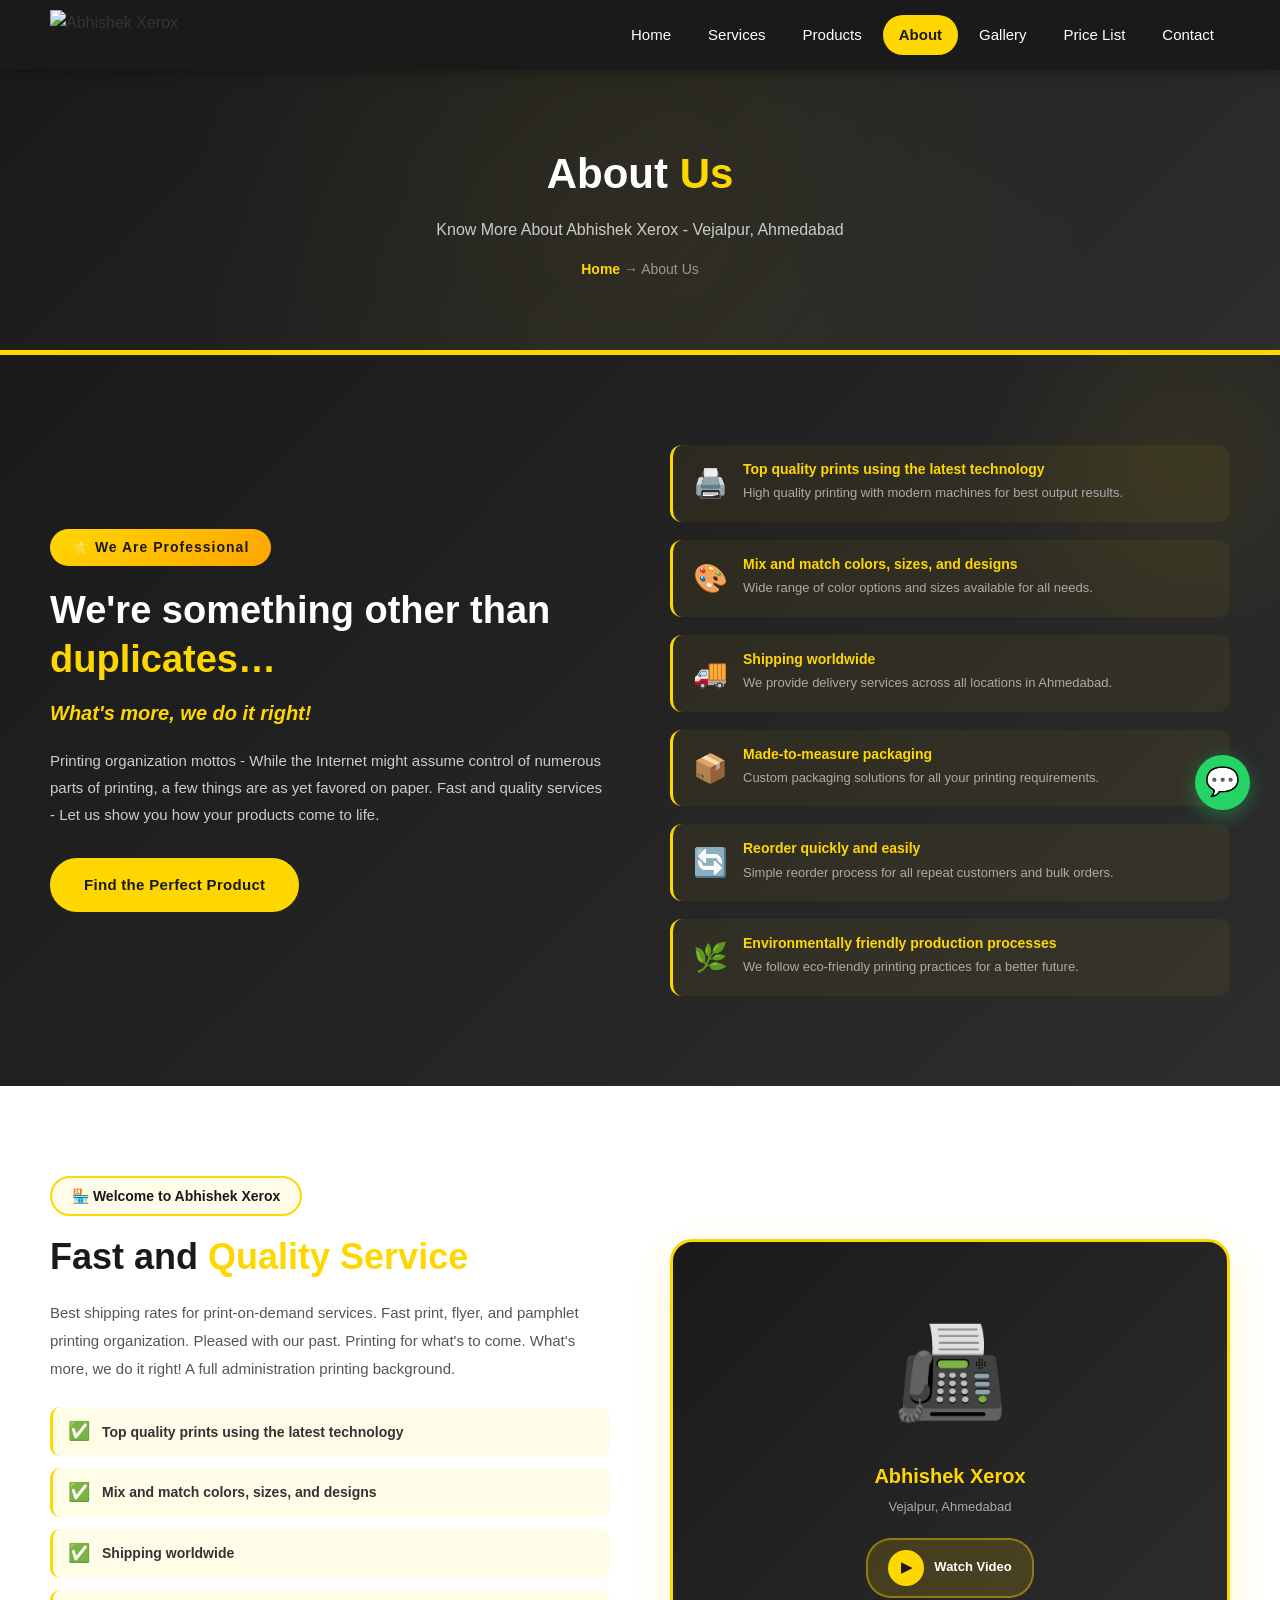
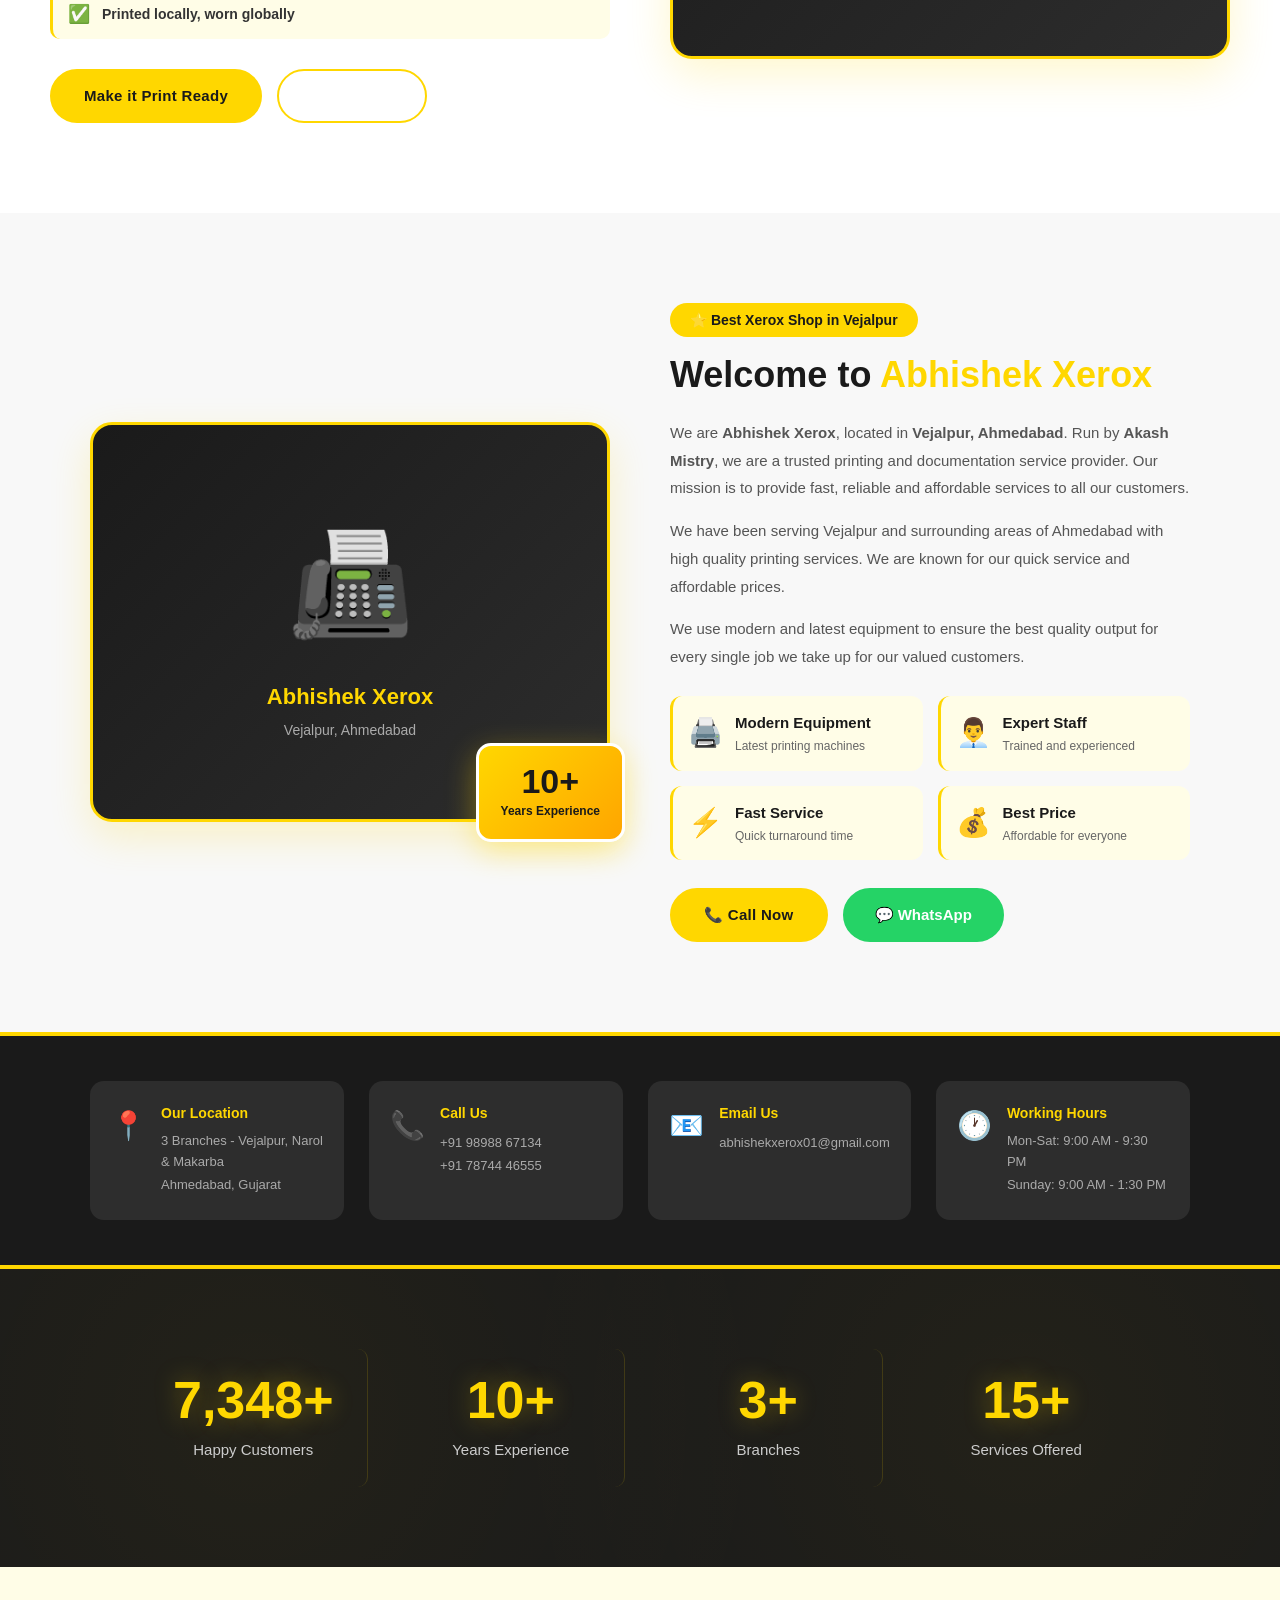
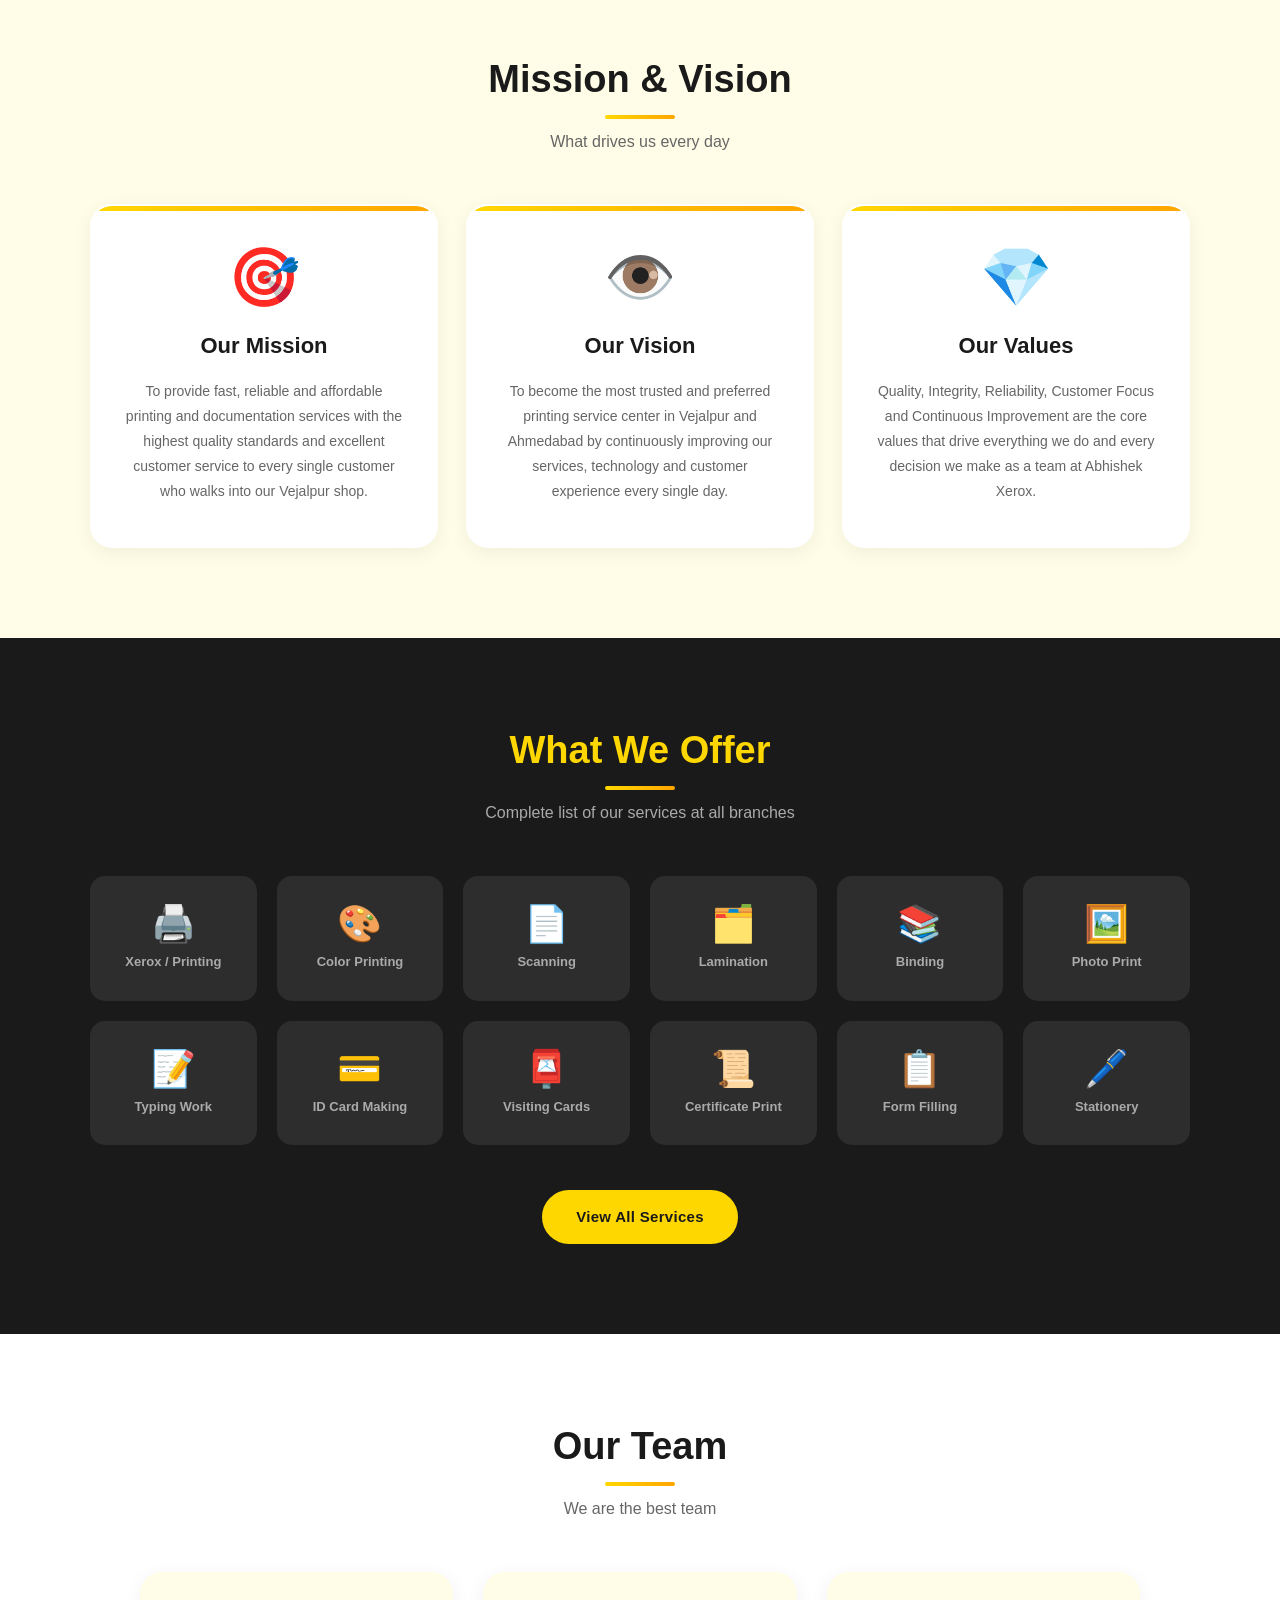
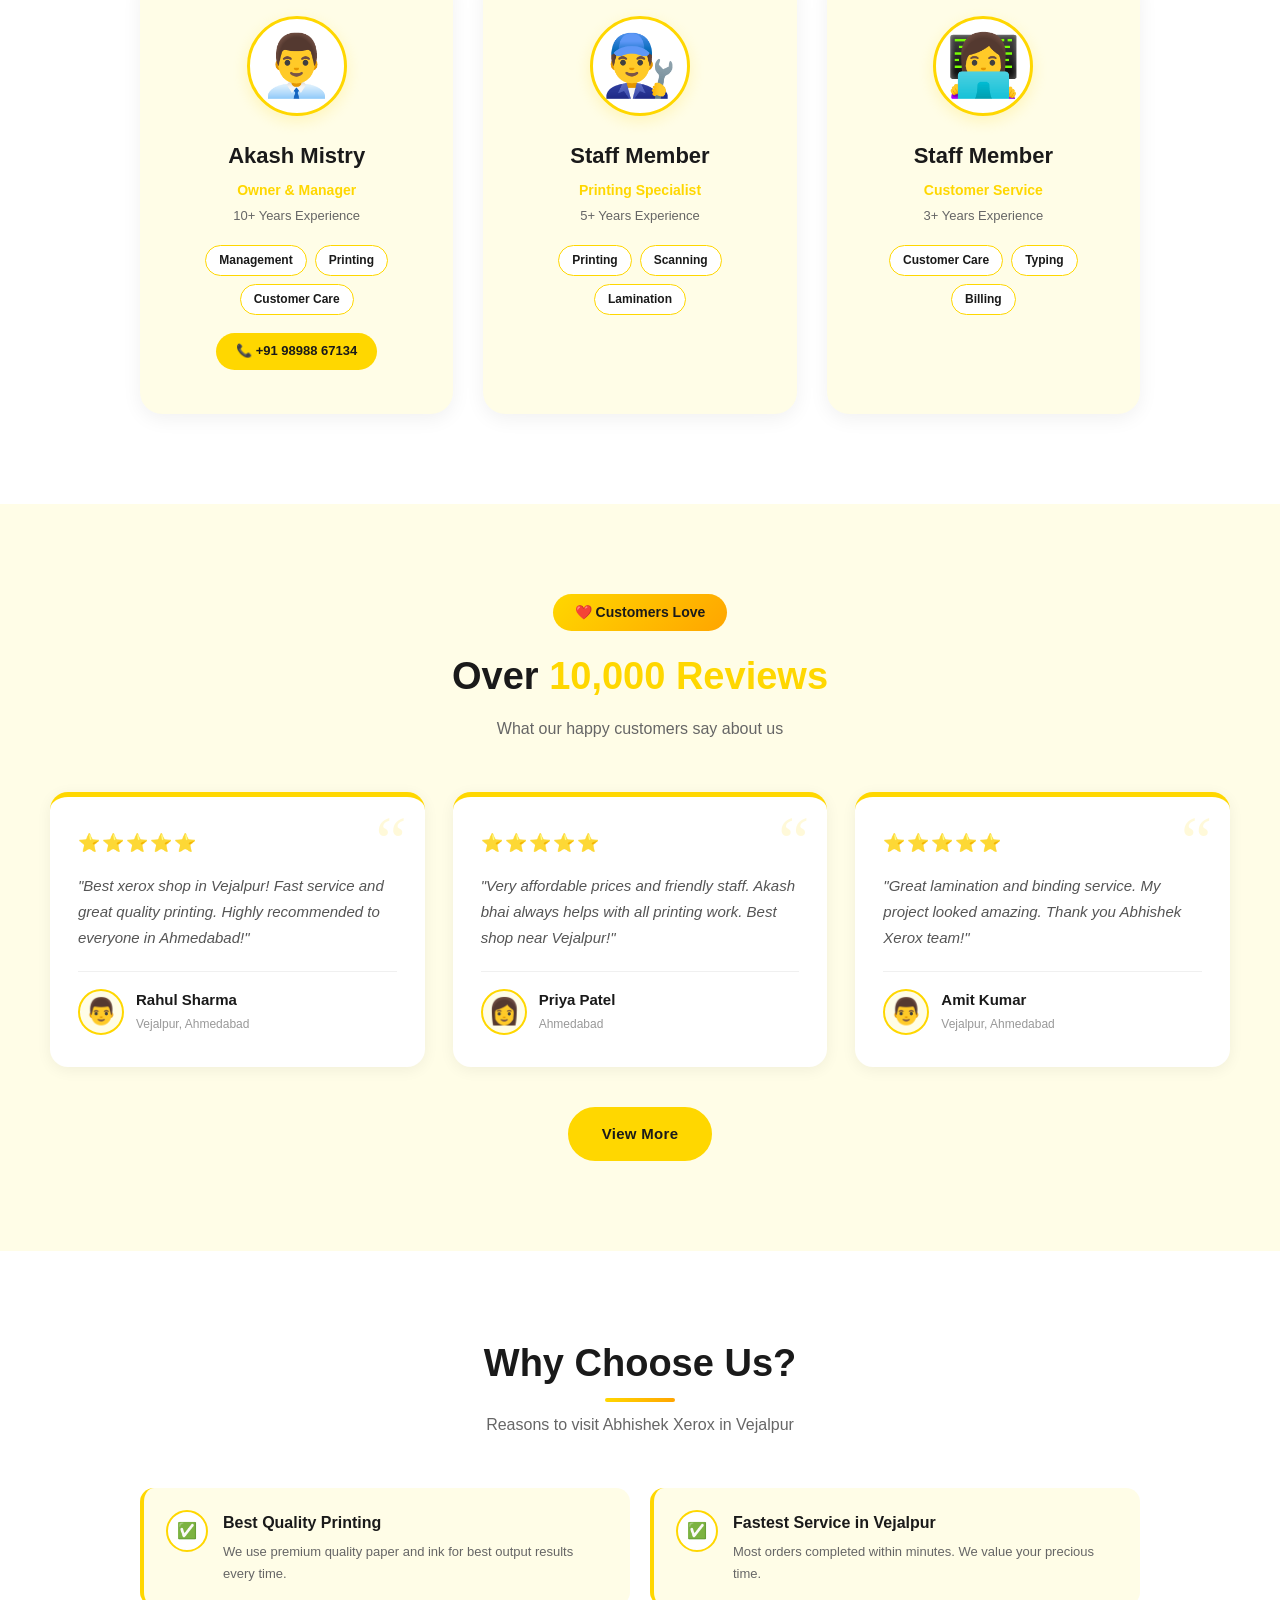
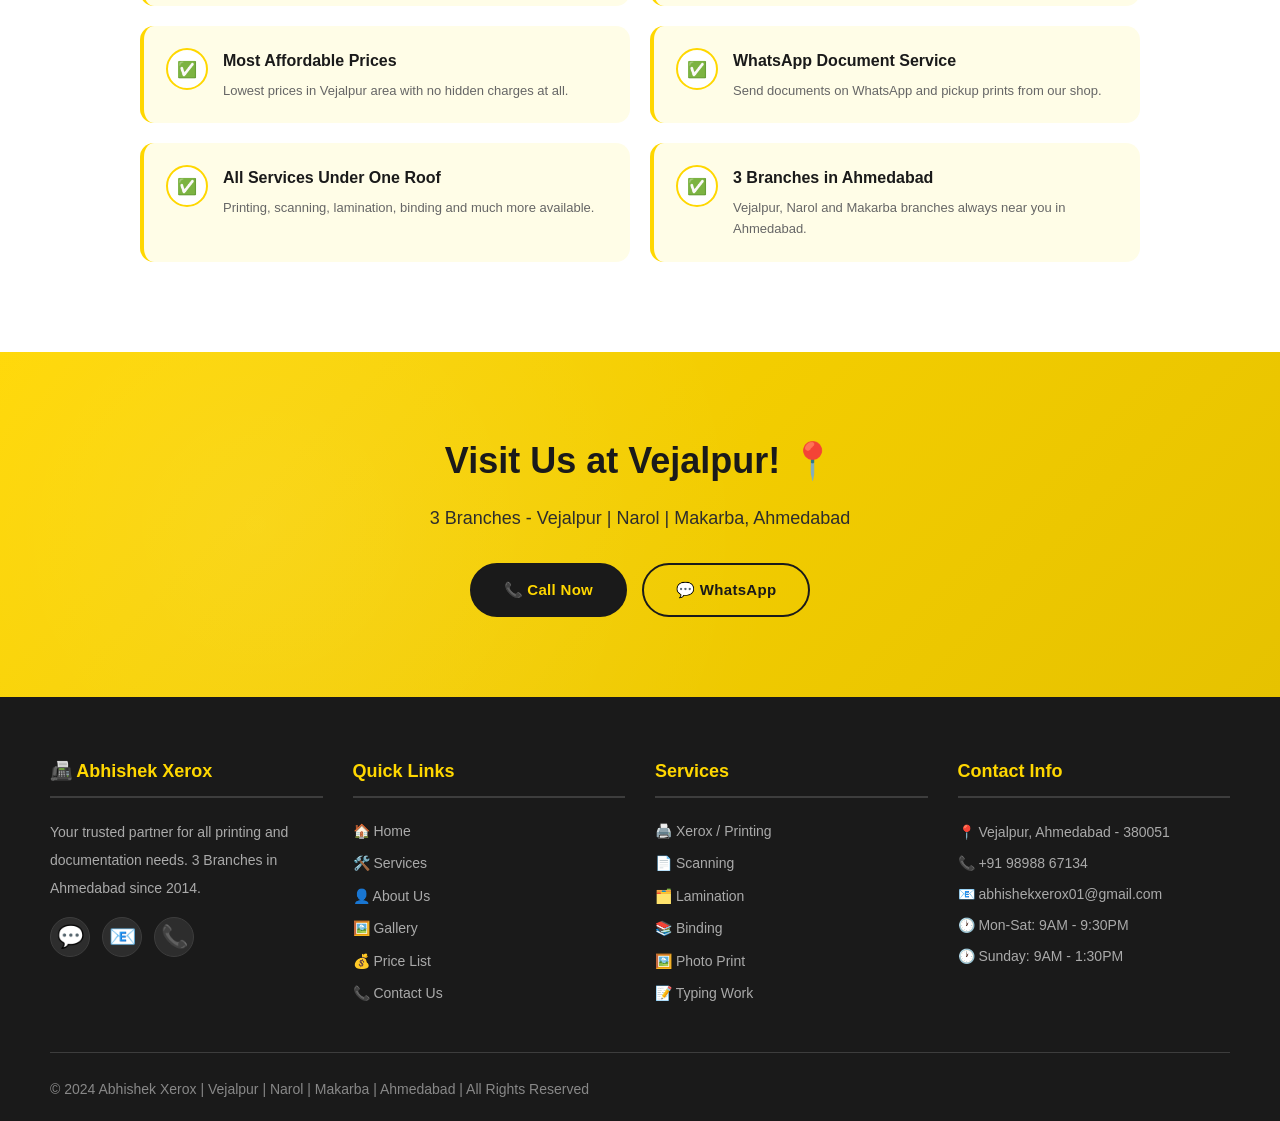
==== about.html @ 5f7ce2f8 "Main" ====
<!DOCTYPE html>
<html lang="en">
<head>
    <meta charset="UTF-8">
    <meta name="viewport" content="width=device-width, initial-scale=1.0">
    <title>About Us - Abhishek Xerox | Vejalpur Ahmedabad</title>
    <meta name="description"
        content="Know more about Abhishek Xerox - Best Printing
        Shop in Vejalpur, Ahmedabad. Run by Akash Mistry.
        Call: +91 98988 67134">
    <meta name="keywords"
        content="about abhishek xerox, xerox shop vejalpur,
        akash mistry, printing ahmedabad">

    <!-- Common CSS -->
    <link rel="stylesheet" href="css/common.css">
    <!-- About CSS -->
    <link rel="stylesheet" href="css/about.css">
</head>
<body>

    <!-- ========== NAVBAR ========== -->
    <header>
        <nav class="navbar">
            <div class="logo">
                <a href="index.html">
                    <img src="images/logo.png"
                        alt="Abhishek Xerox"
                        class="logo-img">
                </a>
            </div>
            <ul class="nav-links" id="navLinks">
                <li><a href="index.html">Home</a></li>
                <li><a href="services.html">Services</a></li>
                <li><a href="products.html">Products</a></li>
                <li><a href="about.html" class="active">About</a></li>
                <li><a href="gallery.html">Gallery</a></li>
                <li><a href="price.html">Price List</a></li>
                <li><a href="contact.html">Contact</a></li>
            </ul>
            <div class="hamburger" id="hamburger">
                <span></span>
                <span></span>
                <span></span>
            </div>
        </nav>
    </header>

    <!-- ========== PAGE BANNER ========== -->
    <section class="page-banner">
        <h2>About <span>Us</span></h2>
        <p>Know More About Abhishek Xerox - Vejalpur, Ahmedabad</p>
        <div class="breadcrumb">
            <a href="index.html">Home</a> &rarr; About Us
        </div>
    </section>

    <!-- ========== PROFESSIONAL INTRO ========== -->
    <section class="pro-intro-section">
        <div class="pro-intro-grid">
            <div class="pro-intro-content">
                <div class="pro-badge">⭐ We Are Professional</div>
                <h2>We're something other than
                    <span>duplicates…</span>
                </h2>
                <p class="pro-tagline">
                    What's more, we do it right!
                </p>
                <p class="pro-desc">
                    Printing organization mottos - While the
                    Internet might assume control of numerous
                    parts of printing, a few things are as yet
                    favored on paper. Fast and quality services -
                    Let us show you how your products come to life.
                </p>
                <a href="services.html" class="btn">
                    Find the Perfect Product
                </a>
            </div>
            <div class="pro-intro-features">
                <div class="pro-feature">
                    <span>🖨️</span>
                    <div>
                        <h4>Top quality prints using
                            the latest technology</h4>
                        <p>High quality printing with modern
                            machines for best output results.</p>
                    </div>
                </div>
                <div class="pro-feature">
                    <span>🎨</span>
                    <div>
                        <h4>Mix and match colors,
                            sizes, and designs</h4>
                        <p>Wide range of color options and
                            sizes available for all needs.</p>
                    </div>
                </div>
                <div class="pro-feature">
                    <span>🚚</span>
                    <div>
                        <h4>Shipping worldwide</h4>
                        <p>We provide delivery services
                            across all locations in Ahmedabad.</p>
                    </div>
                </div>
                <div class="pro-feature">
                    <span>📦</span>
                    <div>
                        <h4>Made-to-measure packaging</h4>
                        <p>Custom packaging solutions for all
                            your printing requirements.</p>
                    </div>
                </div>
                <div class="pro-feature">
                    <span>🔄</span>
                    <div>
                        <h4>Reorder quickly and easily</h4>
                        <p>Simple reorder process for all
                            repeat customers and bulk orders.</p>
                    </div>
                </div>
                <div class="pro-feature">
                    <span>🌿</span>
                    <div>
                        <h4>Environmentally friendly
                            production processes</h4>
                        <p>We follow eco-friendly printing
                            practices for a better future.</p>
                    </div>
                </div>
            </div>
        </div>
    </section>

    <!-- ========== WELCOME SECTION ========== -->
    <section class="welcome-section">
        <div class="welcome-grid">
            <div class="welcome-content">
                <div class="welcome-badge">
                    🏪 Welcome to Abhishek Xerox
                </div>
                <h2>Fast and <span>Quality Service</span></h2>
                <p>Best shipping rates for print-on-demand
                    services. Fast print, flyer, and pamphlet
                    printing organization. Pleased with our past.
                    Printing for what's to come. What's more, we
                    do it right! A full administration printing
                    background.</p>

                <div class="welcome-features">
                    <div class="welcome-feat">
                        <span>✅</span>
                        <p>Top quality prints using
                            the latest technology</p>
                    </div>
                    <div class="welcome-feat">
                        <span>✅</span>
                        <p>Mix and match colors,
                            sizes, and designs</p>
                    </div>
                    <div class="welcome-feat">
                        <span>✅</span>
                        <p>Shipping worldwide</p>
                    </div>
                    <div class="welcome-feat">
                        <span>✅</span>
                        <p>Printed locally, worn globally</p>
                    </div>
                </div>

                <div class="welcome-btns">
                    <a href="services.html" class="btn">
                        Make it Print Ready
                    </a>
                    <a href="contact.html"
                        class="btn btn-dark">
                        Contact Us
                    </a>
                </div>
            </div>
            <div class="welcome-img">
                <div class="welcome-img-box">
                    <span>📠</span>
                    <p>Abhishek Xerox</p>
                    <small>Vejalpur, Ahmedabad</small>
                    <div class="welcome-play">
                        <div class="play-btn">▶</div>
                        <span>Watch Video</span>
                    </div>
                </div>
            </div>
        </div>
    </section>

    <!-- ========== WHO WE ARE ========== -->
    <section class="who-we-are">
        <div class="who-grid">

            <div class="who-img">
                <div class="img-box">
                    <span>📠</span>
                    <p>Abhishek Xerox</p>
                    <small>Vejalpur, Ahmedabad</small>
                </div>
                <div class="exp-badge">
                    <h3>10+</h3>
                    <p>Years Experience</p>
                </div>
            </div>

            <div class="who-content">
                <div class="about-badge">
                    ⭐ Best Xerox Shop in Vejalpur
                </div>
                <h2>Welcome to <span>Abhishek Xerox</span></h2>

                <p>We are <strong>Abhishek Xerox</strong>,
                    located in <strong>Vejalpur, Ahmedabad</strong>.
                    Run by <strong>Akash Mistry</strong>, we are
                    a trusted printing and documentation service
                    provider. Our mission is to provide fast,
                    reliable and affordable services to all
                    our customers.</p>

                <p>We have been serving Vejalpur and surrounding
                    areas of Ahmedabad with high quality printing
                    services. We are known for our quick service
                    and affordable prices.</p>

                <p>We use modern and latest equipment to ensure
                    the best quality output for every single
                    job we take up for our valued customers.</p>

                <div class="about-highlights">
                    <div class="highlight-item">
                        <span>🖨️</span>
                        <div>
                            <h4>Modern Equipment</h4>
                            <p>Latest printing machines</p>
                        </div>
                    </div>
                    <div class="highlight-item">
                        <span>👨‍💼</span>
                        <div>
                            <h4>Expert Staff</h4>
                            <p>Trained and experienced</p>
                        </div>
                    </div>
                    <div class="highlight-item">
                        <span>⚡</span>
                        <div>
                            <h4>Fast Service</h4>
                            <p>Quick turnaround time</p>
                        </div>
                    </div>
                    <div class="highlight-item">
                        <span>💰</span>
                        <div>
                            <h4>Best Price</h4>
                            <p>Affordable for everyone</p>
                        </div>
                    </div>
                </div>

                <div class="about-contact-btns">
                    <a href="tel:+919898867134" class="btn">
                        📞 Call Now
                    </a>
                    <a href="https://wa.me/919898867134"
                        target="_blank" class="btn-whatsapp">
                        💬 WhatsApp
                    </a>
                </div>
            </div>
        </div>
    </section>

    <!-- ========== SHOP INFO ========== -->
    <section class="shop-info-section">
        <div class="shop-info-grid">
            <div class="shop-info-item">
                <span>📍</span>
                <div>
                    <h4>Our Location</h4>
                    <p>3 Branches - Vejalpur,
                        Narol & Makarba</p>
                    <p>Ahmedabad, Gujarat</p>
                </div>
            </div>
            <div class="shop-info-item">
                <span>📞</span>
                <div>
                    <h4>Call Us</h4>
                    <a href="tel:+919898867134">
                        +91 98988 67134
                    </a>
                    <a href="tel:+917874446555">
                        +91 78744 46555
                    </a>
                </div>
            </div>
            <div class="shop-info-item">
                <span>📧</span>
                <div>
                    <h4>Email Us</h4>
                    <a href="mailto:abhishekxerox01@gmail.com">
                        abhishekxerox01@gmail.com
                    </a>
                </div>
            </div>
            <div class="shop-info-item">
                <span>🕐</span>
                <div>
                    <h4>Working Hours</h4>
                    <p>Mon-Sat: 9:00 AM - 9:30 PM</p>
                    <p>Sunday: 9:00 AM - 1:30 PM</p>
                </div>
            </div>
        </div>
    </section>

    <!-- ========== STATS ========== -->
    <section class="about-stats">
        <div class="stats-grid">
            <div class="stat-item">
                <h3 class="counter" data-target="10000">0</h3>
                <p>Happy Customers</p>
            </div>
            <div class="stat-item">
                <h3 class="counter" data-target="10">0</h3>
                <p>Years Experience</p>
            </div>
            <div class="stat-item">
                <h3 class="counter" data-target="3">0</h3>
                <p>Branches</p>
            </div>
            <div class="stat-item">
                <h3 class="counter" data-target="15">0</h3>
                <p>Services Offered</p>
            </div>
        </div>
    </section>

    <!-- ========== MISSION VISION ========== -->
    <section class="mission-vision">
        <h2 class="section-title">Mission & Vision</h2>
        <p class="section-subtitle">What drives us every day</p>
        <div class="mv-grid">
            <div class="mv-card">
                <div class="mv-icon">🎯</div>
                <h3>Our Mission</h3>
                <p>To provide fast, reliable and affordable
                    printing and documentation services with
                    the highest quality standards and excellent
                    customer service to every single customer
                    who walks into our Vejalpur shop.</p>
            </div>
            <div class="mv-card">
                <div class="mv-icon">👁️</div>
                <h3>Our Vision</h3>
                <p>To become the most trusted and preferred
                    printing service center in Vejalpur and
                    Ahmedabad by continuously improving our
                    services, technology and customer experience
                    every single day.</p>
            </div>
            <div class="mv-card">
                <div class="mv-icon">💎</div>
                <h3>Our Values</h3>
                <p>Quality, Integrity, Reliability, Customer
                    Focus and Continuous Improvement are the
                    core values that drive everything we do
                    and every decision we make as a team
                    at Abhishek Xerox.</p>
            </div>
        </div>
    </section>

    <!-- ========== WHAT WE OFFER ========== -->
    <section class="what-we-offer">
        <h2 class="section-title">What We Offer</h2>
        <p class="section-subtitle">
            Complete list of our services at all branches
        </p>
        <div class="offer-grid">
            <div class="offer-item">
                <span>🖨️</span>
                <p>Xerox / Printing</p>
            </div>
            <div class="offer-item">
                <span>🎨</span>
                <p>Color Printing</p>
            </div>
            <div class="offer-item">
                <span>📄</span>
                <p>Scanning</p>
            </div>
            <div class="offer-item">
                <span>🗂️</span>
                <p>Lamination</p>
            </div>
            <div class="offer-item">
                <span>📚</span>
                <p>Binding</p>
            </div>
            <div class="offer-item">
                <span>🖼️</span>
                <p>Photo Print</p>
            </div>
            <div class="offer-item">
                <span>📝</span>
                <p>Typing Work</p>
            </div>
            <div class="offer-item">
                <span>💳</span>
                <p>ID Card Making</p>
            </div>
            <div class="offer-item">
                <span>📮</span>
                <p>Visiting Cards</p>
            </div>
            <div class="offer-item">
                <span>📜</span>
                <p>Certificate Print</p>
            </div>
            <div class="offer-item">
                <span>📋</span>
                <p>Form Filling</p>
            </div>
            <div class="offer-item">
                <span>🖊️</span>
                <p>Stationery</p>
            </div>
        </div>
        <div class="offer-btn">
            <a href="services.html" class="btn">
                View All Services
            </a>
        </div>
    </section>

    <!-- ========== TEAM ========== -->
    <section class="team-section">
        <h2 class="section-title">Our Team</h2>
        <p class="section-subtitle">
            We are the best team
        </p>
        <div class="team-grid">
            <div class="team-card">
                <div class="team-icon">👨‍💼</div>
                <h3>Akash Mistry</h3>
                <p class="team-role">Owner & Manager</p>
                <p class="team-exp">10+ Years Experience</p>
                <div class="team-skills">
                    <span>Management</span>
                    <span>Printing</span>
                    <span>Customer Care</span>
                </div>
                <a href="tel:+919898867134"
                    class="team-contact">
                    📞 +91 98988 67134
                </a>
            </div>
            <div class="team-card">
                <div class="team-icon">👨‍🔧</div>
                <h3>Staff Member</h3>
                <p class="team-role">Printing Specialist</p>
                <p class="team-exp">5+ Years Experience</p>
                <div class="team-skills">
                    <span>Printing</span>
                    <span>Scanning</span>
                    <span>Lamination</span>
                </div>
            </div>
            <div class="team-card">
                <div class="team-icon">👩‍💻</div>
                <h3>Staff Member</h3>
                <p class="team-role">Customer Service</p>
                <p class="team-exp">3+ Years Experience</p>
                <div class="team-skills">
                    <span>Customer Care</span>
                    <span>Typing</span>
                    <span>Billing</span>
                </div>
            </div>
        </div>
    </section>

    <!-- ========== CUSTOMER LOVE ========== -->
    <section class="customer-love-section">
        <div class="customer-love-header">
            <div class="love-badge">❤️ Customers Love</div>
            <h2>Over <span>10,000 Reviews</span></h2>
            <p>What our happy customers say about us</p>
        </div>

        <div class="testimonials-grid">
            <div class="testimonial-card">
                <div class="stars">⭐⭐⭐⭐⭐</div>
                <p>"Best xerox shop in Vejalpur! Fast service
                    and great quality printing. Highly recommended
                    to everyone in Ahmedabad!"</p>
                <div class="author">
                    <div class="author-icon">👨</div>
                    <div>
                        <h4>Rahul Sharma</h4>
                        <small>Vejalpur, Ahmedabad</small>
                    </div>
                </div>
            </div>
            <div class="testimonial-card">
                <div class="stars">⭐⭐⭐⭐⭐</div>
                <p>"Very affordable prices and friendly staff.
                    Akash bhai always helps with all printing
                    work. Best shop near Vejalpur!"</p>
                <div class="author">
                    <div class="author-icon">👩</div>
                    <div>
                        <h4>Priya Patel</h4>
                        <small>Ahmedabad</small>
                    </div>
                </div>
            </div>
            <div class="testimonial-card">
                <div class="stars">⭐⭐⭐⭐⭐</div>
                <p>"Great lamination and binding service.
                    My project looked amazing. Thank you
                    Abhishek Xerox team!"</p>
                <div class="author">
                    <div class="author-icon">👨</div>
                    <div>
                        <h4>Amit Kumar</h4>
                        <small>Vejalpur, Ahmedabad</small>
                    </div>
                </div>
            </div>
        </div>

        <div class="love-btn">
            <a href="contact.html" class="btn">View More</a>
        </div>
    </section>

    <!-- ========== WHY CHOOSE US ========== -->
    <section class="about-why">
        <h2 class="section-title">Why Choose Us?</h2>
        <p class="section-subtitle">
            Reasons to visit Abhishek Xerox in Vejalpur
        </p>
        <div class="why-list">
            <div class="why-list-item">
                <div class="why-check">✅</div>
                <div>
                    <h4>Best Quality Printing</h4>
                    <p>We use premium quality paper and ink
                        for best output results every time.</p>
                </div>
            </div>
            <div class="why-list-item">
                <div class="why-check">✅</div>
                <div>
                    <h4>Fastest Service in Vejalpur</h4>
                    <p>Most orders completed within minutes.
                        We value your precious time.</p>
                </div>
            </div>
            <div class="why-list-item">
                <div class="why-check">✅</div>
                <div>
                    <h4>Most Affordable Prices</h4>
                    <p>Lowest prices in Vejalpur area with
                        no hidden charges at all.</p>
                </div>
            </div>
            <div class="why-list-item">
                <div class="why-check">✅</div>
                <div>
                    <h4>WhatsApp Document Service</h4>
                    <p>Send documents on WhatsApp and
                        pickup prints from our shop.</p>
                </div>
            </div>
            <div class="why-list-item">
                <div class="why-check">✅</div>
                <div>
                    <h4>All Services Under One Roof</h4>
                    <p>Printing, scanning, lamination,
                        binding and much more available.</p>
                </div>
            </div>
            <div class="why-list-item">
                <div class="why-check">✅</div>
                <div>
                    <h4>3 Branches in Ahmedabad</h4>
                    <p>Vejalpur, Narol and Makarba branches
                        always near you in Ahmedabad.</p>
                </div>
            </div>
        </div>
    </section>

    <!-- ========== CTA ========== -->
    <section class="cta-section">
        <h2>Visit Us at Vejalpur! 📍</h2>
        <p>3 Branches - Vejalpur | Narol | Makarba, Ahmedabad</p>
        <div class="cta-buttons">
            <a href="tel:+919898867134" class="btn">
                📞 Call Now
            </a>
            <a href="https://wa.me/919898867134"
                target="_blank" class="btn btn-dark">
                💬 WhatsApp
            </a>
        </div>
    </section>

    <!-- ========== FOOTER ========== -->
    <footer>
        <div class="footer-grid">
            <div class="footer-col">
                <h3>📠 Abhishek Xerox</h3>
                <p>Your trusted partner for all printing
                    and documentation needs. 3 Branches in
                    Ahmedabad since 2014.</p>
                <div class="footer-social">
                    <a href="https://wa.me/919898867134"
                        target="_blank" title="WhatsApp">💬</a>
                    <a href="mailto:abhishekxerox01@gmail.com"
                        title="Email">📧</a>
                    <a href="tel:+919898867134"
                        title="Call">📞</a>
                </div>
            </div>
            <div class="footer-col">
                <h3>Quick Links</h3>
                <ul>
                    <li><a href="index.html">🏠 Home</a></li>
                    <li><a href="services.html">
                        🛠️ Services</a></li>
                    <li><a href="about.html">👤 About Us</a></li>
                    <li><a href="gallery.html">🖼️ Gallery</a></li>
                    <li><a href="price.html">💰 Price List</a></li>
                    <li><a href="contact.html">
                        📞 Contact Us</a></li>
                </ul>
            </div>
            <div class="footer-col">
                <h3>Services</h3>
                <ul>
                    <li><a href="services.html">
                        🖨️ Xerox / Printing</a></li>
                    <li><a href="services.html">
                        📄 Scanning</a></li>
                    <li><a href="services.html">
                        🗂️ Lamination</a></li>
                    <li><a href="services.html">
                        📚 Binding</a></li>
                    <li><a href="services.html">
                        🖼️ Photo Print</a></li>
                    <li><a href="services.html">
                        📝 Typing Work</a></li>
                </ul>
            </div>
            <div class="footer-col">
                <h3>Contact Info</h3>
                <p>📍 Vejalpur, Ahmedabad - 380051</p>
                <p>📞 <a href="tel:+919898867134"
                    style="color:#aaa;">
                    +91 98988 67134</a></p>
                <p>📧 <a href="mailto:abhishekxerox01@gmail.com"
                    style="color:#aaa;">
                    abhishekxerox01@gmail.com</a></p>
                <p>🕐 Mon-Sat: 9AM - 9:30PM</p>
                <p>🕐 Sunday: 9AM - 1:30PM</p>
            </div>
        </div>
        <div class="footer-bottom">
            <p>© 2024 Abhishek Xerox | Vejalpur | Narol |
                Makarba | Ahmedabad | All Rights Reserved</p>
        </div>
    </footer>

    <a href="https://wa.me/919898867134"
        target="_blank"
        class="whatsapp-float"
        title="Chat on WhatsApp">
        💬
    </a>

    <button id="scrollTop">↑</button>

    <script src="js/common.js"></script>
    <script src="js/about.js"></script>

</body>
</html>
---- css/common.css ----
/* ========================================
   COMMON CSS - NAVBAR + FOOTER
   Abhishek Xerox - Vejalpur, Ahmedabad
   Yellow Theme
======================================== */

/* ===== RESET ===== */
* {
    margin: 0;
    padding: 0;
    box-sizing: border-box;
    font-family: 'Segoe UI', Tahoma, Geneva, Verdana, sans-serif;
}

/* ===== VARIABLES - YELLOW THEME ===== */
:root {
    --primary: #FFD700;
    --primary-dark: #E6C200;
    --primary-light: #FFF8DC;
    --dark: #1a1a1a;
    --dark2: #2d2d2d;
    --dark3: #3d3d3d;
    --white: #ffffff;
    --light-bg: #FFFDE7;
    --gray: #666666;
    --light-gray: #f5f5f5;
    --text: #333333;
    --shadow: rgba(0, 0, 0, 0.1);
    --whatsapp: #25D366;
    --whatsapp-dark: #128C7E;
    --transition: all 0.3s ease;
}

/* ===== BODY ===== */
body {
    background-color: var(--white);
    color: var(--text);
    overflow-x: hidden;
    line-height: 1.6;
}

a {
    text-decoration: none;
    color: inherit;
}

ul {
    list-style: none;
    padding: 0;
    margin: 0;
}

img {
    max-width: 100%;
    height: auto;
    display: block;
}

/* ========================================
   NAVBAR - COMMON
======================================== */
header {
    position: sticky;
    top: 0;
    z-index: 1000;
}

.navbar {
    display: flex;
    justify-content: space-between;
    align-items: center;
    background-color: var(--dark);
    padding: 0 50px;
    height: 70px;
    box-shadow: 0 2px 15px rgba(0, 0, 0, 0.3);
    transition: box-shadow 0.3s ease;
}

/* ✅ ENHANCED - Logo */
.logo h1 {
    color: var(--primary);
    font-size: 24px;
    font-weight: 800;
    letter-spacing: 1px;
    cursor: pointer;
    transition: var(--transition);
}

.logo h1:hover {
    opacity: 0.9;
    transform: scale(1.02);
}

.logo h1 span {
    color: var(--white);
}

/* ✅ ENHANCED - Nav Links */
.nav-links {
    display: flex;
    gap: 5px;
    align-items: center;
}

.nav-links li a {
    color: var(--white);
    font-size: 15px;
    font-weight: 500;
    padding: 8px 16px;
    border-radius: 25px;
    transition: var(--transition);
    display: block;
    white-space: nowrap;
}

.nav-links li a:hover,
.nav-links li a.active {
    background-color: var(--primary);
    color: var(--dark);
    font-weight: 700;
}

/* ===== HAMBURGER ===== */
.hamburger {
    display: none;
    flex-direction: column;
    cursor: pointer;
    gap: 5px;
    padding: 5px;
}

.hamburger span {
    width: 28px;
    height: 3px;
    background-color: var(--primary);
    border-radius: 3px;
    transition: 0.3s ease;
    display: block;
}

/* ========================================
   FOOTER - COMMON
======================================== */
footer {
    background-color: var(--dark);
    color: var(--white);
    padding: 60px 50px 20px;
}

.footer-grid {
    display: grid;
    grid-template-columns: repeat(4, 1fr);
    gap: 30px;
    max-width: 1200px;
    margin: 0 auto 40px;
}

/* ✅ ENHANCED - Footer Col */
.footer-col h3 {
    color: var(--primary);
    font-size: 18px;
    margin-bottom: 20px;
    font-weight: 700;
    padding-bottom: 10px;
    border-bottom: 2px solid var(--dark3);
    position: relative;
}

.footer-col p {
    color: #aaa;
    font-size: 14px;
    line-height: 2;
    margin-bottom: 3px;
}

.footer-col ul li {
    margin: 6px 0;
}

.footer-col ul li a {
    color: #aaa;
    font-size: 14px;
    transition: var(--transition);
    display: inline-block;
    text-decoration: none;
    padding: 2px 0;
}

.footer-col ul li a:hover {
    color: var(--primary);
    padding-left: 8px;
}

/* ✅ NEW - Footer Social */
.footer-social {
    display: flex;
    gap: 12px;
    margin-top: 15px;
}

.footer-social a {
    font-size: 22px;
    transition: var(--transition);
    display: inline-flex;
    align-items: center;
    justify-content: center;
    width: 40px;
    height: 40px;
    background-color: var(--dark2);
    border-radius: 50%;
    border: 1px solid var(--dark3);
    text-decoration: none;
}

.footer-social a:hover {
    transform: scale(1.2) translateY(-3px);
    background-color: var(--primary);
    border-color: var(--primary);
}

/* ✅ ENHANCED - Footer Bottom */
.footer-bottom {
    text-align: center;
    padding-top: 25px;
    border-top: 1px solid var(--dark3);
    color: #888;
    font-size: 14px;
    max-width: 1200px;
    margin: 0 auto;
    display: flex;
    justify-content: space-between;
    align-items: center;
    flex-wrap: wrap;
    gap: 10px;
}

/* ========================================
   COMMON BUTTONS
======================================== */
.btn {
    display: inline-block;
    padding: 13px 32px;
    background-color: var(--primary);
    color: var(--dark);
    border-radius: 30px;
    font-size: 15px;
    font-weight: 700;
    transition: var(--transition);
    border: 2px solid var(--primary);
    cursor: pointer;
    text-decoration: none;
    white-space: nowrap;
    letter-spacing: 0.3px;
}

.btn:hover {
    background-color: var(--primary-dark);
    transform: translateY(-3px);
    box-shadow: 0 8px 25px rgba(255, 215, 0, 0.4);
}

.btn:active {
    transform: translateY(0);
}

/* ✅ ENHANCED - Dark Button */
.btn-dark {
    background-color: transparent;
    color: var(--white);
    border: 2px solid var(--primary);
}

.btn-dark:hover {
    background-color: var(--primary);
    color: var(--dark);
}

/* ✅ NEW - WhatsApp Button */
.btn-whatsapp {
    background-color: var(--whatsapp);
    color: var(--white);
    border-color: var(--whatsapp);
}

.btn-whatsapp:hover {
    background-color: var(--whatsapp-dark);
    border-color: var(--whatsapp-dark);
    color: var(--white);
    box-shadow: 0 8px 25px rgba(37, 211, 102, 0.4);
}

/* ========================================
   COMMON SECTION STYLES
======================================== */
section {
    width: 100%;
}

.section-title {
    text-align: center;
    font-size: 38px;
    color: var(--dark);
    margin-bottom: 10px;
    font-weight: 800;
    line-height: 1.2;
}

.section-title::after {
    content: '';
    display: block;
    width: 70px;
    height: 4px;
    background: linear-gradient(90deg, var(--primary), #FFA500);
    margin: 12px auto 0;
    border-radius: 2px;
}

.section-subtitle {
    text-align: center;
    color: var(--gray);
    font-size: 16px;
    margin-bottom: 50px;
    max-width: 600px;
    margin-left: auto;
    margin-right: auto;
    line-height: 1.6;
}

/* ========================================
   PAGE BANNER - COMMON
======================================== */
.page-banner {
    background: linear-gradient(
        135deg,
        var(--dark) 0%,
        var(--dark2) 100%
    );
    color: var(--white);
    text-align: center;
    padding: 70px 20px;
    border-bottom: 5px solid var(--primary);
    position: relative;
    overflow: hidden;
}

/* ✅ NEW - Banner decoration */
.page-banner::before {
    content: '';
    position: absolute;
    top: 0;
    left: 0;
    right: 0;
    bottom: 0;
    background: radial-gradient(
        circle at 50% 50%,
        rgba(255, 215, 0, 0.05) 0%,
        transparent 70%
    );
    pointer-events: none;
}

.page-banner h2 {
    font-size: 42px;
    font-weight: 800;
    margin-bottom: 10px;
    position: relative;
    z-index: 1;
}

.page-banner h2 span {
    color: var(--primary);
}

.page-banner p {
    color: #ccc;
    font-size: 16px;
    position: relative;
    z-index: 1;
}

.breadcrumb {
    margin-top: 15px;
    font-size: 14px;
    color: #999;
    position: relative;
    z-index: 1;
}

.breadcrumb a {
    color: var(--primary);
    font-weight: 600;
    text-decoration: none;
    transition: color 0.3s ease;
}

.breadcrumb a:hover {
    color: var(--white);
}

/* ========================================
   CTA SECTION - COMMON
======================================== */
.cta-section {
    background: linear-gradient(
        135deg,
        var(--primary) 0%,
        var(--primary-dark) 100%
    );
    text-align: center;
    padding: 80px 20px;
    color: var(--dark);
    position: relative;
    overflow: hidden;
}

.cta-section::before {
    content: '';
    position: absolute;
    top: 0;
    left: 0;
    right: 0;
    bottom: 0;
    background: radial-gradient(
        circle at 20% 50%,
        rgba(255, 255, 255, 0.1) 0%,
        transparent 50%
    );
}

.cta-section h2 {
    font-size: 36px;
    margin-bottom: 15px;
    font-weight: 800;
    position: relative;
    z-index: 1;
}

.cta-section p {
    font-size: 18px;
    margin-bottom: 30px;
    color: var(--dark2);
    position: relative;
    z-index: 1;
}

.cta-buttons {
    display: flex;
    justify-content: center;
    gap: 15px;
    flex-wrap: wrap;
    position: relative;
    z-index: 1;
}

.cta-section .btn {
    background-color: var(--dark);
    color: var(--primary);
    border-color: var(--dark);
}

.cta-section .btn:hover {
    background-color: var(--white);
    color: var(--dark);
    border-color: var(--white);
}

.cta-section .btn-dark {
    background-color: transparent;
    color: var(--dark);
    border-color: var(--dark);
}

.cta-section .btn-dark:hover {
    background-color: var(--dark);
    color: var(--primary);
}

/* ========================================
   WHATSAPP FLOAT BUTTON - COMMON
======================================== */
.whatsapp-float {
    position: fixed;
    bottom: 90px;
    right: 30px;
    width: 55px;
    height: 55px;
    background-color: var(--whatsapp);
    border-radius: 50%;
    display: flex;
    align-items: center;
    justify-content: center;
    font-size: 28px;
    text-decoration: none;
    box-shadow: 0 5px 20px rgba(37, 211, 102, 0.4);
    z-index: 998;
    transition: var(--transition);
    animation: waPulse 2s infinite;
}

.whatsapp-float:hover {
    transform: scale(1.15);
    box-shadow: 0 8px 30px rgba(37, 211, 102, 0.6);
}

@keyframes waPulse {
    0%, 100% {
        box-shadow: 0 5px 20px rgba(37, 211, 102, 0.4);
    }
    50% {
        box-shadow: 0 5px 35px rgba(37, 211, 102, 0.7);
    }
}

/* ========================================
   SCROLL TOP BUTTON - COMMON
======================================== */
#scrollTop {
    display: none;
    position: fixed;
    bottom: 30px;
    right: 30px;
    width: 50px;
    height: 50px;
    background-color: var(--primary);
    color: var(--dark);
    border: none;
    border-radius: 50%;
    font-size: 20px;
    font-weight: 800;
    cursor: pointer;
    box-shadow: 0 5px 20px rgba(255, 215, 0, 0.4);
    z-index: 999;
    transition: var(--transition);
    line-height: 1;
}

#scrollTop:hover {
    background-color: var(--dark);
    color: var(--primary);
    transform: scale(1.1) translateY(-3px);
}

/* ========================================
   SUCCESS MESSAGE - COMMON
======================================== */
.success-message,
.success-popup {
    position: fixed;
    top: 80px;
    right: 20px;
    background: var(--dark);
    color: var(--primary);
    padding: 18px 25px;
    border-radius: 12px;
    font-size: 15px;
    font-weight: 600;
    z-index: 9999;
    box-shadow: 0 5px 25px rgba(255, 215, 0, 0.3);
    border-left: 5px solid var(--primary);
    max-width: 380px;
    animation: slideInRight 0.4s ease;
}

@keyframes slideInRight {
    from {
        opacity: 0;
        transform: translateX(100px);
    }
    to {
        opacity: 1;
        transform: translateX(0);
    }
}

/* ========================================
   RESPONSIVE - COMMON
======================================== */
@media (max-width: 1200px) {
    .navbar {
        padding: 0 30px;
    }
}

@media (max-width: 1024px) {
    .footer-grid {
        grid-template-columns: repeat(2, 1fr);
    }
}

@media (max-width: 768px) {
    .navbar {
        padding: 0 20px;
        height: 65px;
    }

    .logo h1 {
        font-size: 20px;
    }

    .nav-links {
        display: none;
        flex-direction: column;
        position: absolute;
        top: 65px;
        left: 0;
        right: 0;
        background-color: var(--dark);
        padding: 15px 20px;
        gap: 5px;
        border-top: 3px solid var(--primary);
        box-shadow: 0 10px 30px rgba(0, 0, 0, 0.3);
        max-height: calc(100vh - 65px);
        overflow-y: auto;
    }

    .nav-links.active {
        display: flex;
    }

    .nav-links li a {
        padding: 12px 20px;
        border-radius: 8px;
        font-size: 15px;
    }

    .hamburger {
        display: flex;
    }

    .section-title {
        font-size: 28px;
    }

    .section-subtitle {
        font-size: 15px;
        margin-bottom: 35px;
    }

    footer {
        padding: 40px 20px 20px;
    }

    .footer-grid {
        grid-template-columns: 1fr 1fr;
        gap: 25px;
    }

    .footer-bottom {
        flex-direction: column;
        text-align: center;
        gap: 8px;
    }

    .page-banner {
        padding: 50px 20px;
    }

    .page-banner h2 {
        font-size: 30px;
    }

    .cta-section {
        padding: 60px 20px;
    }

    .cta-section h2 {
        font-size: 28px;
    }

    .whatsapp-float {
        bottom: 85px;
        right: 15px;
        width: 50px;
        height: 50px;
        font-size: 24px;
    }

    #scrollTop {
        bottom: 25px;
        right: 15px;
        width: 45px;
        height: 45px;
        font-size: 18px;
    }
}

@media (max-width: 480px) {
    .logo h1 {
        font-size: 18px;
    }

    .btn {
        padding: 11px 22px;
        font-size: 14px;
    }

    .page-banner h2 {
        font-size: 24px;
    }

    .footer-grid {
        grid-template-columns: 1fr;
    }

    .section-title {
        font-size: 24px;
    }
}

/* ========================================
   OPTION 1 - IMAGE ONLY LOGO
======================================== */

/* Remove old logo h1 styles */
.logo h1 {
    display: none;
}

.logo a {
    display: flex;
    align-items: center;
    text-decoration: none;
}

.logo-img {
    height: 50px;
    width: auto;
    max-width: 180px;
    object-fit: contain;
    display: block;
    transition: all 0.3s ease;
    /* ✅ Keep logo bright on dark navbar */
    filter: brightness(1);
}

.logo-img:hover {
    opacity: 0.85;
    transform: scale(1.04);
    filter: brightness(1.1)
        drop-shadow(0 0 8px rgba(255, 215, 0, 0.5));
}

/* ✅ Mobile Logo Size */
@media (max-width: 768px) {
    .logo-img {
        height: 42px;
        max-width: 140px;
    }
}

@media (max-width: 480px) {
    .logo-img {
        height: 38px;
        max-width: 120px;
    }
}
---- css/about.css ----
/* ========================================
   ABOUT PAGE CSS - about.css
   Abhishek Xerox - Yellow Theme
======================================== */

/* ========================================
   PROFESSIONAL INTRO SECTION
======================================== */
.pro-intro-section {
    padding: 90px 50px;
    background: linear-gradient(
        135deg,
        #1a1a1a 0%,
        #2d2d2d 100%
    );
    position: relative;
    overflow: hidden;
}

.pro-intro-section::before {
    content: '';
    position: absolute;
    top: -100px;
    right: -100px;
    width: 400px;
    height: 400px;
    background: radial-gradient(
        circle,
        rgba(255, 215, 0, 0.06) 0%,
        transparent 70%
    );
    border-radius: 50%;
    pointer-events: none;
}

.pro-intro-grid {
    display: grid;
    grid-template-columns: 1fr 1fr;
    gap: 60px;
    max-width: 1200px;
    margin: 0 auto;
    align-items: center;
}

/* ✅ Intro Content */
.pro-intro-content {
    position: relative;
    z-index: 1;
}

.pro-badge {
    display: inline-block;
    background: linear-gradient(135deg, #FFD700, #FFA500);
    color: #1a1a1a;
    padding: 7px 22px;
    border-radius: 25px;
    font-size: 14px;
    font-weight: 700;
    margin-bottom: 20px;
    letter-spacing: 1px;
}

.pro-intro-content h2 {
    font-size: 38px;
    color: #ffffff;
    font-weight: 800;
    margin-bottom: 12px;
    line-height: 1.3;
}

.pro-intro-content h2 span {
    color: #FFD700;
}

.pro-tagline {
    font-size: 20px;
    color: #FFD700;
    font-weight: 700;
    font-style: italic;
    margin-bottom: 18px;
}

.pro-desc {
    color: #cccccc;
    font-size: 15px;
    line-height: 1.8;
    margin-bottom: 30px;
}

/* ✅ Features */
.pro-intro-features {
    display: flex;
    flex-direction: column;
    gap: 18px;
    position: relative;
    z-index: 1;
}

.pro-feature {
    display: flex;
    align-items: flex-start;
    gap: 15px;
    background-color: rgba(255, 215, 0, 0.05);
    padding: 15px 20px;
    border-radius: 12px;
    border-left: 3px solid #FFD700;
    transition: all 0.3s ease;
}

.pro-feature:hover {
    background-color: rgba(255, 215, 0, 0.1);
    transform: translateX(5px);
}

.pro-feature > span {
    font-size: 28px;
    flex-shrink: 0;
    margin-top: 2px;
}

.pro-feature h4 {
    color: #FFD700;
    font-size: 14px;
    font-weight: 700;
    margin-bottom: 5px;
    line-height: 1.3;
}

.pro-feature p {
    color: #aaaaaa;
    font-size: 13px;
    line-height: 1.6;
    margin: 0;
}

/* ========================================
   WELCOME SECTION
======================================== */
.welcome-section {
    padding: 90px 50px;
    background-color: #ffffff;
}

.welcome-grid {
    display: grid;
    grid-template-columns: 1fr 1fr;
    gap: 60px;
    max-width: 1200px;
    margin: 0 auto;
    align-items: center;
}

/* ✅ Welcome Badge */
.welcome-badge {
    display: inline-block;
    background-color: #FFFDE7;
    color: #1a1a1a;
    padding: 7px 20px;
    border-radius: 25px;
    font-size: 14px;
    font-weight: 700;
    margin-bottom: 18px;
    border: 2px solid #FFD700;
}

.welcome-content h2 {
    font-size: 36px;
    color: #1a1a1a;
    font-weight: 800;
    margin-bottom: 18px;
    line-height: 1.3;
}

.welcome-content h2 span {
    color: #FFD700;
}

.welcome-content > p {
    color: #555555;
    font-size: 15px;
    line-height: 1.85;
    margin-bottom: 25px;
}

/* ✅ Welcome Features */
.welcome-features {
    display: flex;
    flex-direction: column;
    gap: 12px;
    margin-bottom: 30px;
}

.welcome-feat {
    display: flex;
    align-items: center;
    gap: 12px;
    padding: 10px 15px;
    background-color: #FFFDE7;
    border-radius: 10px;
    border-left: 3px solid #FFD700;
    transition: all 0.3s ease;
}

.welcome-feat:hover {
    background-color: #FFD700;
    transform: translateX(5px);
}

.welcome-feat span {
    font-size: 18px;
    flex-shrink: 0;
}

.welcome-feat p {
    color: #333333;
    font-size: 14px;
    font-weight: 600;
    margin: 0;
}

/* ✅ Welcome Buttons */
.welcome-btns {
    display: flex;
    gap: 15px;
    flex-wrap: wrap;
}

/* ✅ Welcome Image */
.welcome-img-box {
    background: linear-gradient(
        135deg,
        #1a1a1a 0%,
        #2d2d2d 100%
    );
    border-radius: 22px;
    height: 420px;
    display: flex;
    flex-direction: column;
    align-items: center;
    justify-content: center;
    border: 3px solid #FFD700;
    box-shadow: 0 15px 45px rgba(255, 215, 0, 0.2);
    transition: all 0.4s ease;
    position: relative;
    overflow: hidden;
    cursor: pointer;
}

.welcome-img-box:hover {
    transform: translateY(-8px) scale(1.01);
    box-shadow: 0 25px 60px rgba(255, 215, 0, 0.3);
}

.welcome-img-box > span {
    font-size: 90px;
    display: block;
    margin-bottom: 15px;
    transition: transform 0.3s ease;
}

.welcome-img-box:hover > span {
    transform: scale(1.1);
}

.welcome-img-box > p {
    color: #FFD700;
    font-size: 20px;
    font-weight: 700;
    margin-bottom: 5px;
}

.welcome-img-box > small {
    color: #aaaaaa;
    font-size: 13px;
    margin-bottom: 20px;
}

/* ✅ Play Button */
.welcome-play {
    display: flex;
    align-items: center;
    gap: 10px;
    background-color: rgba(255, 215, 0, 0.15);
    padding: 10px 20px;
    border-radius: 25px;
    border: 2px solid rgba(255, 215, 0, 0.4);
    transition: all 0.3s ease;
    cursor: pointer;
}

.welcome-play:hover {
    background-color: #FFD700;
    border-color: #FFD700;
}

.play-btn {
    width: 36px;
    height: 36px;
    background-color: #FFD700;
    border-radius: 50%;
    display: flex;
    align-items: center;
    justify-content: center;
    font-size: 14px;
    color: #1a1a1a;
    font-weight: 700;
    flex-shrink: 0;
}

.welcome-play span {
    color: #ffffff;
    font-size: 13px;
    font-weight: 600;
}

.welcome-play:hover span {
    color: #1a1a1a;
}

.welcome-play:hover .play-btn {
    background-color: #1a1a1a;
    color: #FFD700;
}

/* ========================================
   WHO WE ARE
======================================== */
.who-we-are {
    padding: 90px 50px;
    background-color: #f8f8f8;
}

.who-grid {
    display: grid;
    grid-template-columns: 1fr 1fr;
    gap: 60px;
    max-width: 1100px;
    margin: 0 auto;
    align-items: center;
}

/* ✅ WHO IMAGE */
.who-img {
    position: relative;
}

.img-box {
    background: linear-gradient(135deg, #1a1a1a, #2d2d2d);
    border-radius: 22px;
    height: 400px;
    display: flex;
    flex-direction: column;
    align-items: center;
    justify-content: center;
    border: 3px solid #FFD700;
    box-shadow: 0 15px 40px rgba(255, 215, 0, 0.2);
    transition: all 0.4s ease;
    overflow: hidden;
    position: relative;
}

.img-box:hover {
    transform: translateY(-6px) scale(1.01);
    box-shadow: 0 25px 55px rgba(255, 215, 0, 0.3);
}

.img-box > span {
    font-size: 100px;
    display: block;
    margin-bottom: 15px;
    transition: transform 0.3s ease;
}

.img-box:hover > span {
    transform: scale(1.1);
}

.img-box > p {
    color: #FFD700;
    font-size: 22px;
    font-weight: 700;
    margin-bottom: 5px;
}

.img-box > small {
    color: #aaaaaa;
    font-size: 14px;
}

/* ✅ Exp Badge */
.exp-badge {
    position: absolute;
    bottom: -20px;
    right: -15px;
    background: linear-gradient(135deg, #FFD700, #FFA500);
    border-radius: 15px;
    padding: 18px 22px;
    text-align: center;
    box-shadow: 0 10px 30px rgba(255, 215, 0, 0.4);
    border: 3px solid #ffffff;
    z-index: 1;
}

.exp-badge h3 {
    font-size: 34px;
    color: #1a1a1a;
    font-weight: 900;
    line-height: 1;
    margin-bottom: 4px;
}

.exp-badge p {
    font-size: 12px;
    color: #1a1a1a;
    font-weight: 700;
}

/* ✅ WHO CONTENT */
.about-badge {
    display: inline-block;
    background-color: #FFD700;
    color: #1a1a1a;
    padding: 6px 20px;
    border-radius: 20px;
    font-size: 14px;
    font-weight: 700;
    margin-bottom: 15px;
    animation: pulse 2.5s infinite;
}

@keyframes pulse {
    0%, 100% { transform: scale(1); }
    50% { transform: scale(1.04); }
}

.who-content h2 {
    font-size: 36px;
    color: #1a1a1a;
    margin-bottom: 20px;
    font-weight: 800;
    line-height: 1.3;
}

.who-content h2 span {
    color: #FFD700;
}

.who-content p {
    color: #555555;
    font-size: 15px;
    line-height: 1.85;
    margin-bottom: 15px;
}

/* ✅ Highlights */
.about-highlights {
    display: grid;
    grid-template-columns: 1fr 1fr;
    gap: 15px;
    margin-top: 25px;
    margin-bottom: 28px;
}

.highlight-item {
    display: flex;
    align-items: center;
    gap: 12px;
    background-color: #FFFDE7;
    padding: 15px;
    border-radius: 12px;
    border-left: 3px solid #FFD700;
    transition: all 0.3s ease;
    cursor: default;
}

.highlight-item:hover {
    background-color: #FFD700;
    transform: translateX(6px);
    box-shadow: 0 3px 15px rgba(255, 215, 0, 0.25);
}

.highlight-item > span {
    font-size: 28px;
    flex-shrink: 0;
}

.highlight-item h4 {
    font-size: 15px;
    color: #1a1a1a;
    font-weight: 700;
    margin-bottom: 3px;
}

.highlight-item > div > p {
    font-size: 12px;
    color: #666666;
    margin: 0;
    line-height: 1.4;
}

/* ✅ Contact Buttons */
.about-contact-btns {
    display: flex;
    gap: 15px;
    flex-wrap: wrap;
}

.btn-whatsapp {
    display: inline-block;
    padding: 13px 30px;
    background-color: #25D366;
    color: #ffffff;
    border-radius: 30px;
    font-size: 15px;
    font-weight: 700;
    text-decoration: none;
    transition: all 0.3s ease;
    border: 2px solid #25D366;
}

.btn-whatsapp:hover {
    background-color: #128C7E;
    transform: translateY(-3px);
    box-shadow: 0 8px 25px rgba(37, 211, 102, 0.35);
}

/* ========================================
   SHOP INFO SECTION
======================================== */
.shop-info-section {
    padding: 45px 50px;
    background-color: #1a1a1a;
    border-top: 4px solid #FFD700;
    border-bottom: 4px solid #FFD700;
}

.shop-info-grid {
    display: grid;
    grid-template-columns: repeat(4, 1fr);
    gap: 25px;
    max-width: 1100px;
    margin: 0 auto;
}

.shop-info-item {
    display: flex;
    align-items: flex-start;
    gap: 15px;
    padding: 20px;
    background-color: #2d2d2d;
    border-radius: 14px;
    border: 1px solid transparent;
    transition: all 0.3s ease;
}

.shop-info-item:hover {
    border-color: #FFD700;
    transform: translateY(-4px);
    box-shadow: 0 10px 25px rgba(255, 215, 0, 0.1);
}

.shop-info-item > span {
    font-size: 28px;
    flex-shrink: 0;
    margin-top: 2px;
}

.shop-info-item h4 {
    color: #FFD700;
    font-size: 14px;
    font-weight: 700;
    margin-bottom: 6px;
}

.shop-info-item p {
    color: #aaaaaa;
    font-size: 13px;
    line-height: 1.6;
    margin: 0 0 3px;
}

.shop-info-item a {
    color: #aaaaaa;
    font-size: 13px;
    text-decoration: none;
    display: block;
    transition: color 0.3s ease;
    line-height: 1.8;
}

.shop-info-item a:hover {
    color: #FFD700;
}

/* ========================================
   STATS
======================================== */
.about-stats {
    background-color: #1a1a1a;
    padding: 80px 50px;
    background-image:
        radial-gradient(
            circle at 20% 50%,
            rgba(255, 215, 0, 0.04) 0%,
            transparent 50%
        ),
        radial-gradient(
            circle at 80% 50%,
            rgba(255, 215, 0, 0.04) 0%,
            transparent 50%
        );
}

.about-stats .stats-grid {
    display: grid;
    grid-template-columns: repeat(4, 1fr);
    gap: 30px;
    max-width: 1000px;
    margin: 0 auto;
    text-align: center;
}

.about-stats .stat-item {
    padding: 25px 20px;
    border-right: 1px solid rgba(255, 215, 0, 0.15);
    transition: all 0.3s ease;
    border-radius: 10px;
}

.about-stats .stat-item:hover {
    transform: scale(1.08);
    background-color: rgba(255, 215, 0, 0.03);
}

.about-stats .stat-item:last-child {
    border-right: none;
}

.about-stats .stat-item h3 {
    font-size: 52px;
    color: #FFD700;
    font-weight: 800;
    line-height: 1;
    margin-bottom: 12px;
    text-shadow: 0 0 25px rgba(255, 215, 0, 0.35);
}

.about-stats .stat-item p {
    color: #cccccc;
    font-size: 15px;
    font-weight: 500;
}

/* ========================================
   MISSION VISION
======================================== */
.mission-vision {
    padding: 90px 50px;
    background-color: #FFFDE7;
}

.mv-grid {
    display: grid;
    grid-template-columns: repeat(3, 1fr);
    gap: 28px;
    max-width: 1100px;
    margin: 0 auto;
}

.mv-card {
    background-color: #ffffff;
    border-radius: 22px;
    padding: 42px 32px;
    text-align: center;
    transition: all 0.35s ease;
    border: 2px solid transparent;
    box-shadow: 0 5px 20px rgba(0, 0, 0, 0.06);
    position: relative;
    overflow: hidden;
}

.mv-card::before {
    content: '';
    position: absolute;
    top: 0;
    left: 0;
    right: 0;
    height: 5px;
    background: linear-gradient(90deg, #FFD700, #FFA500);
}

.mv-card:hover {
    transform: translateY(-12px);
    border-color: #FFD700;
    box-shadow: 0 20px 50px rgba(255, 215, 0, 0.2);
}

.mv-icon {
    font-size: 58px;
    margin-bottom: 22px;
    display: block;
    transition: transform 0.35s ease;
    line-height: 1;
}

.mv-card:hover .mv-icon {
    transform: scale(1.25) rotate(6deg);
}

.mv-card h3 {
    font-size: 22px;
    color: #1a1a1a;
    margin-bottom: 15px;
    font-weight: 800;
}

.mv-card p {
    color: #666666;
    font-size: 14px;
    line-height: 1.8;
}

/* ========================================
   WHAT WE OFFER
======================================== */
.what-we-offer {
    padding: 90px 50px;
    background-color: #1a1a1a;
}

.what-we-offer .section-title {
    color: #FFD700;
}

.what-we-offer .section-subtitle {
    color: #aaaaaa;
}

.what-we-offer .section-title::after {
    background-color: #FFD700;
}

.offer-grid {
    display: grid;
    grid-template-columns: repeat(6, 1fr);
    gap: 20px;
    max-width: 1100px;
    margin: 0 auto 45px;
}

.offer-item {
    background-color: #2d2d2d;
    border-radius: 15px;
    padding: 28px 15px;
    text-align: center;
    transition: all 0.35s ease;
    border: 2px solid transparent;
    cursor: pointer;
}

.offer-item:hover {
    background-color: #FFD700;
    border-color: #FFD700;
    transform: translateY(-6px);
    box-shadow: 0 12px 30px rgba(255, 215, 0, 0.3);
}

.offer-item span {
    font-size: 36px;
    display: block;
    margin-bottom: 12px;
    transition: transform 0.35s ease;
    line-height: 1;
}

.offer-item:hover span {
    transform: scale(1.25) rotate(5deg);
}

.offer-item p {
    color: #aaaaaa;
    font-size: 13px;
    font-weight: 600;
    transition: color 0.3s ease;
    margin: 0;
    line-height: 1.3;
}

.offer-item:hover p {
    color: #1a1a1a;
}

.offer-btn {
    text-align: center;
}

/* ========================================
   TEAM SECTION
======================================== */
.team-section {
    padding: 90px 50px;
    background-color: #ffffff;
}

.team-grid {
    display: grid;
    grid-template-columns: repeat(3, 1fr);
    gap: 30px;
    max-width: 1000px;
    margin: 0 auto;
}

.team-card {
    background-color: #FFFDE7;
    border-radius: 22px;
    padding: 42px 28px;
    text-align: center;
    transition: all 0.35s ease;
    border: 2px solid transparent;
    box-shadow: 0 5px 20px rgba(0, 0, 0, 0.06);
    position: relative;
    overflow: hidden;
}

.team-card::before {
    content: '';
    position: absolute;
    top: 0;
    left: 0;
    right: 0;
    height: 4px;
    background: linear-gradient(90deg, #FFD700, #FFA500);
    transform: scaleX(0);
    transition: transform 0.35s ease;
}

.team-card:hover::before {
    transform: scaleX(1);
}

.team-card:hover {
    transform: translateY(-12px);
    border-color: #FFD700;
    box-shadow: 0 20px 50px rgba(255, 215, 0, 0.2);
}

.team-icon {
    font-size: 60px;
    background-color: #ffffff;
    width: 100px;
    height: 100px;
    border-radius: 50%;
    display: flex;
    align-items: center;
    justify-content: center;
    margin: 0 auto 22px;
    border: 3px solid #FFD700;
    box-shadow: 0 5px 15px rgba(255, 215, 0, 0.2);
    transition: all 0.35s ease;
}

.team-card:hover .team-icon {
    background-color: #FFD700;
    transform: scale(1.12);
    box-shadow: 0 10px 30px rgba(255, 215, 0, 0.35);
}

.team-card h3 {
    font-size: 22px;
    color: #1a1a1a;
    font-weight: 800;
    margin-bottom: 6px;
}

.team-role {
    color: #FFD700 !important;
    font-size: 14px !important;
    font-weight: 700 !important;
    margin-bottom: 5px !important;
}

.team-exp {
    color: #666666 !important;
    font-size: 13px !important;
    margin-bottom: 18px !important;
}

.team-skills {
    display: flex;
    flex-wrap: wrap;
    gap: 8px;
    justify-content: center;
    margin-bottom: 18px;
}

.team-skills span {
    background-color: #ffffff;
    color: #1a1a1a;
    font-size: 12px;
    font-weight: 600;
    padding: 5px 13px;
    border-radius: 20px;
    border: 1px solid #FFD700;
    transition: all 0.3s ease;
}

.team-skills span:hover {
    background-color: #FFD700;
}

.team-contact {
    display: inline-block;
    color: #1a1a1a;
    font-size: 13px;
    font-weight: 700;
    text-decoration: none;
    background-color: #FFD700;
    padding: 8px 20px;
    border-radius: 22px;
    transition: all 0.3s ease;
}

.team-contact:hover {
    background-color: #1a1a1a;
    color: #FFD700;
    transform: scale(1.05);
}

/* ========================================
   CUSTOMER LOVE SECTION
======================================== */
.customer-love-section {
    padding: 90px 50px;
    background-color: #FFFDE7;
}

.customer-love-header {
    text-align: center;
    margin-bottom: 50px;
}

.love-badge {
    display: inline-block;
    background: linear-gradient(135deg, #FFD700, #FFA500);
    color: #1a1a1a;
    padding: 7px 22px;
    border-radius: 25px;
    font-size: 14px;
    font-weight: 700;
    margin-bottom: 15px;
}

.customer-love-header h2 {
    font-size: 38px;
    color: #1a1a1a;
    font-weight: 800;
    margin-bottom: 10px;
}

.customer-love-header h2 span {
    color: #FFD700;
}

.customer-love-header p {
    color: #666666;
    font-size: 16px;
}

.love-btn {
    text-align: center;
    margin-top: 40px;
}

/* ✅ Testimonials */
.testimonials-grid {
    display: grid;
    grid-template-columns: repeat(3, 1fr);
    gap: 28px;
    max-width: 1200px;
    margin: 0 auto;
}

.testimonial-card {
    background-color: #ffffff;
    border-radius: 18px;
    padding: 32px 28px;
    border-top: 5px solid #FFD700;
    transition: all 0.35s ease;
    box-shadow: 0 3px 15px rgba(0, 0, 0, 0.06);
    position: relative;
    overflow: hidden;
}

.testimonial-card::before {
    content: '\201C';
    position: absolute;
    top: 10px;
    right: 18px;
    font-size: 70px;
    color: rgba(255, 215, 0, 0.15);
    font-family: Georgia, serif;
    line-height: 1;
    pointer-events: none;
}

.testimonial-card:hover {
    transform: translateY(-8px);
    box-shadow: 0 15px 40px rgba(255, 215, 0, 0.2);
    border-top-color: #FFA500;
}

.stars {
    font-size: 18px;
    margin-bottom: 15px;
    display: block;
    letter-spacing: 2px;
}

.testimonial-card > p {
    color: #555555;
    font-style: italic;
    line-height: 1.75;
    margin-bottom: 20px;
    font-size: 15px;
    position: relative;
    z-index: 1;
}

.author {
    display: flex;
    align-items: center;
    gap: 12px;
    padding-top: 16px;
    border-top: 1px solid #f0f0f0;
}

.author-icon {
    font-size: 26px;
    background-color: #FFFDE7;
    width: 46px;
    height: 46px;
    border-radius: 50%;
    display: flex;
    align-items: center;
    justify-content: center;
    border: 2px solid #FFD700;
    flex-shrink: 0;
    transition: all 0.3s ease;
}

.testimonial-card:hover .author-icon {
    background-color: #FFD700;
}

.author h4 {
    color: #1a1a1a;
    font-weight: 700;
    font-size: 15px;
    margin-bottom: 3px;
}

.author small {
    color: #999999;
    font-size: 12px;
    display: block;
}

/* ========================================
   WHY CHOOSE US
======================================== */
.about-why {
    padding: 90px 50px;
    background-color: #ffffff;
}

.why-list {
    display: grid;
    grid-template-columns: repeat(2, 1fr);
    gap: 20px;
    max-width: 1000px;
    margin: 0 auto;
}

.why-list-item {
    display: flex;
    align-items: flex-start;
    gap: 15px;
    padding: 22px;
    background-color: #FFFDE7;
    border-radius: 14px;
    border-left: 4px solid #FFD700;
    transition: all 0.3s ease;
}

.why-list-item:hover {
    background-color: #FFD700;
    transform: translateX(6px);
    box-shadow: 0 5px 20px rgba(255, 215, 0, 0.25);
}

.why-check {
    width: 42px;
    height: 42px;
    background-color: #ffffff;
    border-radius: 50%;
    display: flex;
    align-items: center;
    justify-content: center;
    border: 2px solid #FFD700;
    font-size: 16px;
    flex-shrink: 0;
    transition: all 0.3s ease;
}

.why-list-item:hover .why-check {
    background-color: #1a1a1a;
    border-color: #1a1a1a;
}

.why-list-item h4 {
    font-size: 16px;
    color: #1a1a1a;
    font-weight: 700;
    margin-bottom: 6px;
}

.why-list-item p {
    color: #666666;
    font-size: 13px;
    line-height: 1.65;
    margin: 0;
}

/* ✅ WhatsApp Float */
.whatsapp-float {
    position: fixed;
    bottom: 90px;
    right: 30px;
    width: 55px;
    height: 55px;
    background-color: #25D366;
    border-radius: 50%;
    display: flex;
    align-items: center;
    justify-content: center;
    font-size: 28px;
    text-decoration: none;
    box-shadow: 0 5px 20px rgba(37, 211, 102, 0.4);
    z-index: 998;
    transition: all 0.3s ease;
    animation: waPulse 2s infinite;
}

.whatsapp-float:hover {
    transform: scale(1.15);
}

@keyframes waPulse {
    0%, 100% {
        box-shadow: 0 5px 20px rgba(37, 211, 102, 0.4);
    }
    50% {
        box-shadow: 0 5px 35px rgba(37, 211, 102, 0.7);
    }
}

/* ✅ Footer Social */
.footer-social {
    display: flex;
    gap: 12px;
    margin-top: 15px;
}

.footer-social a {
    font-size: 22px;
    transition: all 0.3s ease;
    display: inline-flex;
    align-items: center;
    justify-content: center;
    width: 40px;
    height: 40px;
    background-color: #2d2d2d;
    border-radius: 50%;
    border: 1px solid #3d3d3d;
    text-decoration: none;
}

.footer-social a:hover {
    transform: scale(1.2) translateY(-3px);
    background-color: #FFD700;
    border-color: #FFD700;
}

/* ========================================
   RESPONSIVE
======================================== */
@media (max-width: 1200px) {
    .pro-intro-section,
    .welcome-section,
    .who-we-are {
        padding: 70px 40px;
    }
}

@media (max-width: 1024px) {
    .pro-intro-grid,
    .welcome-grid,
    .who-grid {
        grid-template-columns: 1fr;
        gap: 40px;
    }

    .offer-grid {
        grid-template-columns: repeat(4, 1fr);
    }

    .mv-grid {
        grid-template-columns: repeat(2, 1fr);
    }

    .shop-info-grid {
        grid-template-columns: repeat(2, 1fr);
    }

    .about-stats .stats-grid {
        grid-template-columns: repeat(2, 1fr);
    }
}

@media (max-width: 768px) {
    .pro-intro-section,
    .welcome-section,
    .who-we-are,
    .mission-vision,
    .what-we-offer,
    .team-section,
    .customer-love-section,
    .about-why {
        padding: 60px 20px;
    }

    .shop-info-section {
        padding: 35px 20px;
    }

    .about-stats {
        padding: 60px 20px;
    }

    .pro-intro-content h2 {
        font-size: 28px;
    }

    .welcome-content h2 {
        font-size: 28px;
    }

    .who-content h2 {
        font-size: 28px;
    }

    .exp-badge {
        bottom: -15px;
        right: 10px;
    }

    .about-highlights {
        grid-template-columns: 1fr;
    }

    .about-stats .stat-item {
        border-right: none;
        border-bottom: 1px solid rgba(255, 215, 0, 0.15);
    }

    .about-stats .stat-item:last-child {
        border-bottom: none;
    }

    .mv-grid {
        grid-template-columns: 1fr;
    }

    .offer-grid {
        grid-template-columns: repeat(3, 1fr);
    }

    .team-grid {
        grid-template-columns: 1fr;
        max-width: 420px;
    }

    .testimonials-grid {
        grid-template-columns: 1fr;
    }

    .why-list {
        grid-template-columns: 1fr;
    }

    .shop-info-grid {
        grid-template-columns: 1fr;
    }

    .about-contact-btns,
    .welcome-btns {
        flex-direction: column;
    }

    .whatsapp-float {
        bottom: 85px;
        right: 15px;
        width: 50px;
        height: 50px;
        font-size: 24px;
    }

    .customer-love-header h2 {
        font-size: 28px;
    }
}

@media (max-width: 480px) {
    .pro-intro-content h2 {
        font-size: 24px;
    }

    .offer-grid {
        grid-template-columns: repeat(2, 1fr);
    }

    .about-stats .stats-grid {
        grid-template-columns: repeat(2, 1fr);
    }

    .about-stats .stat-item h3 {
        font-size: 38px;
    }

    .img-box,
    .welcome-img-box {
        height: 300px;
    }

    .img-box > span,
    .welcome-img-box > span {
        font-size: 75px;
    }
}
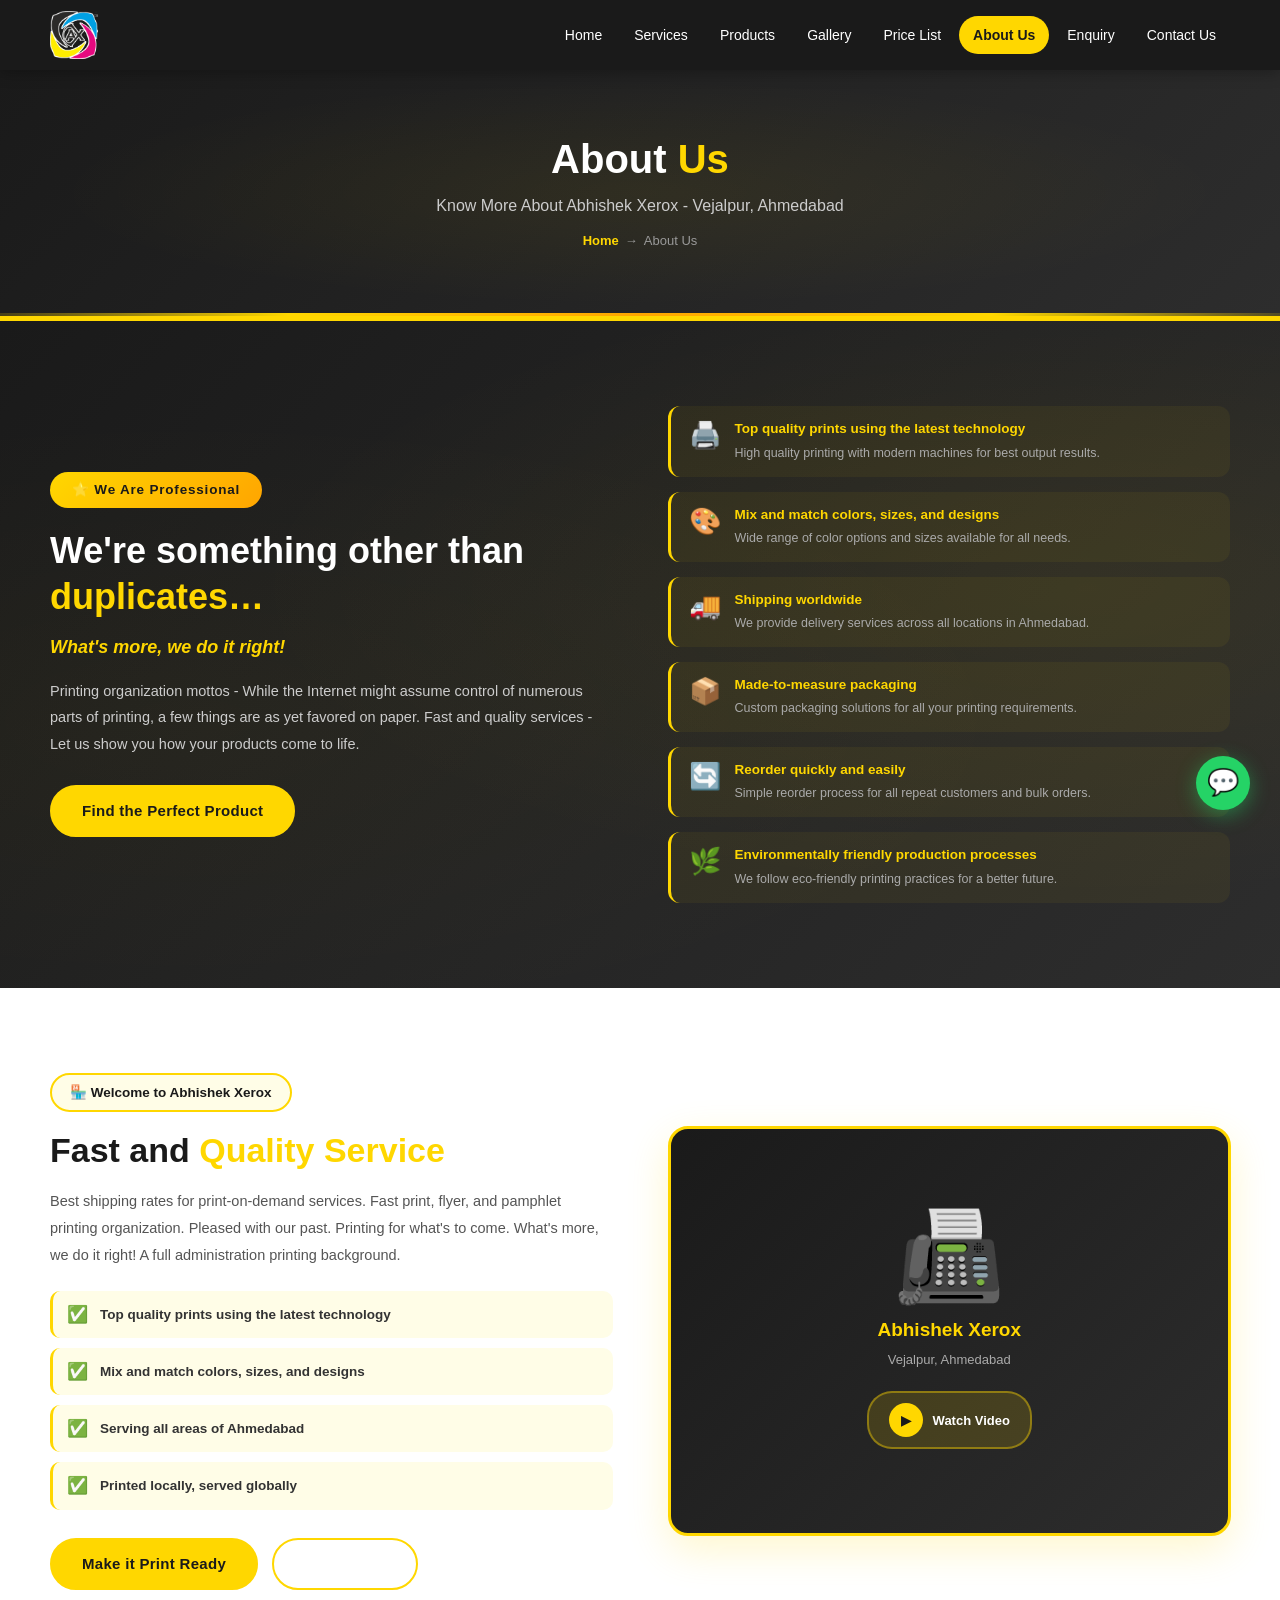
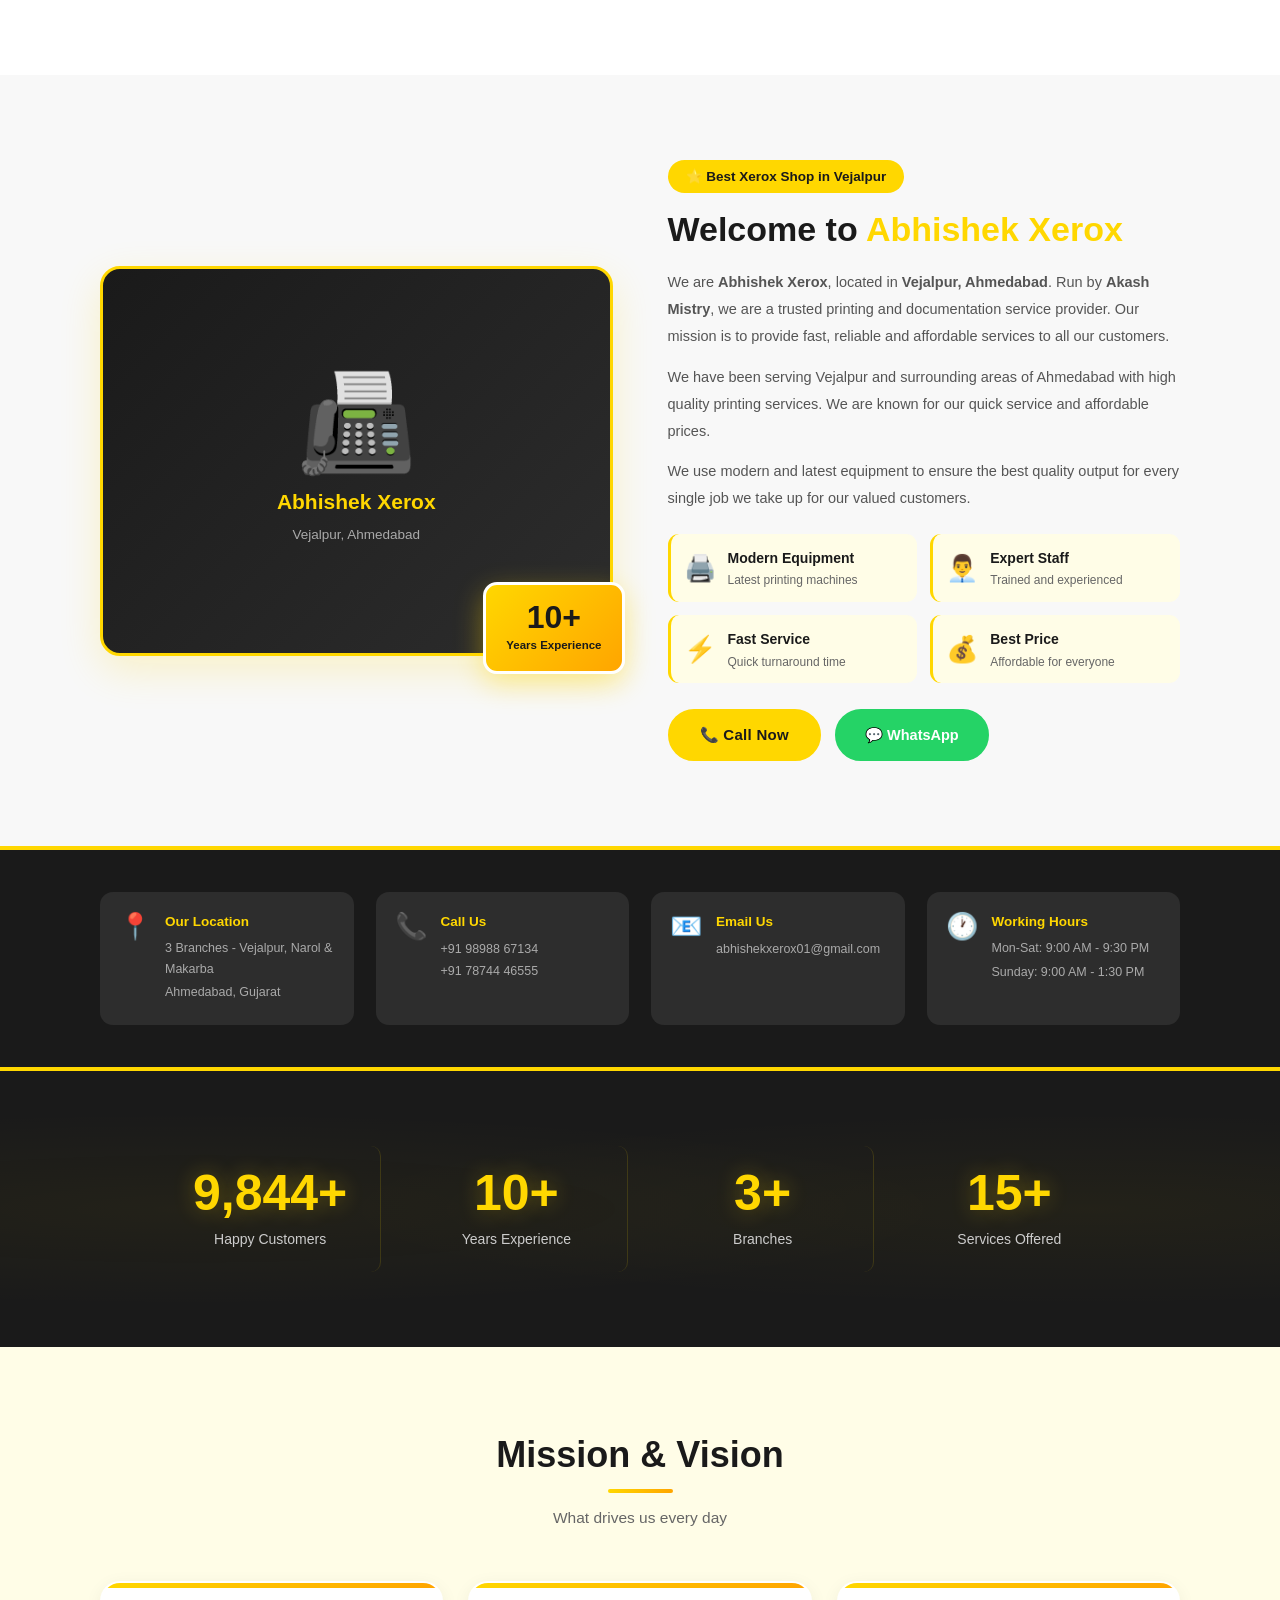
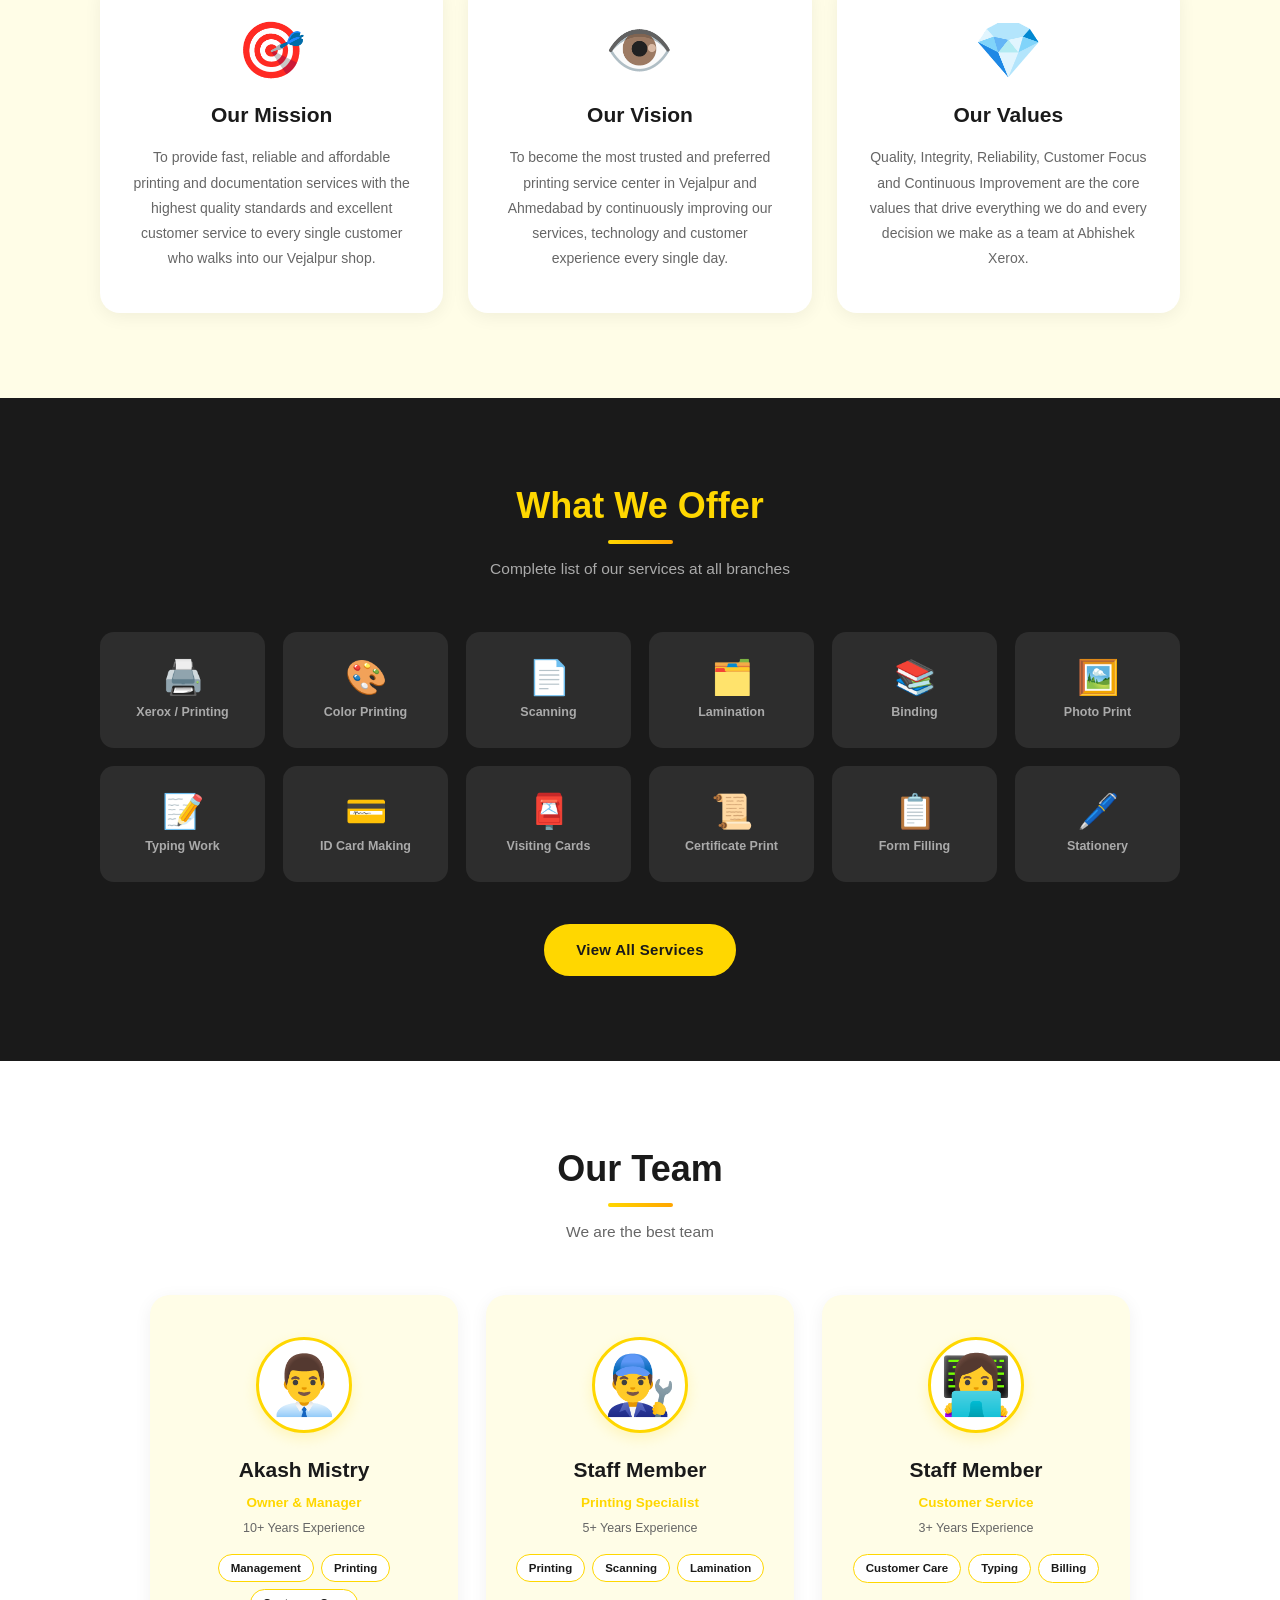
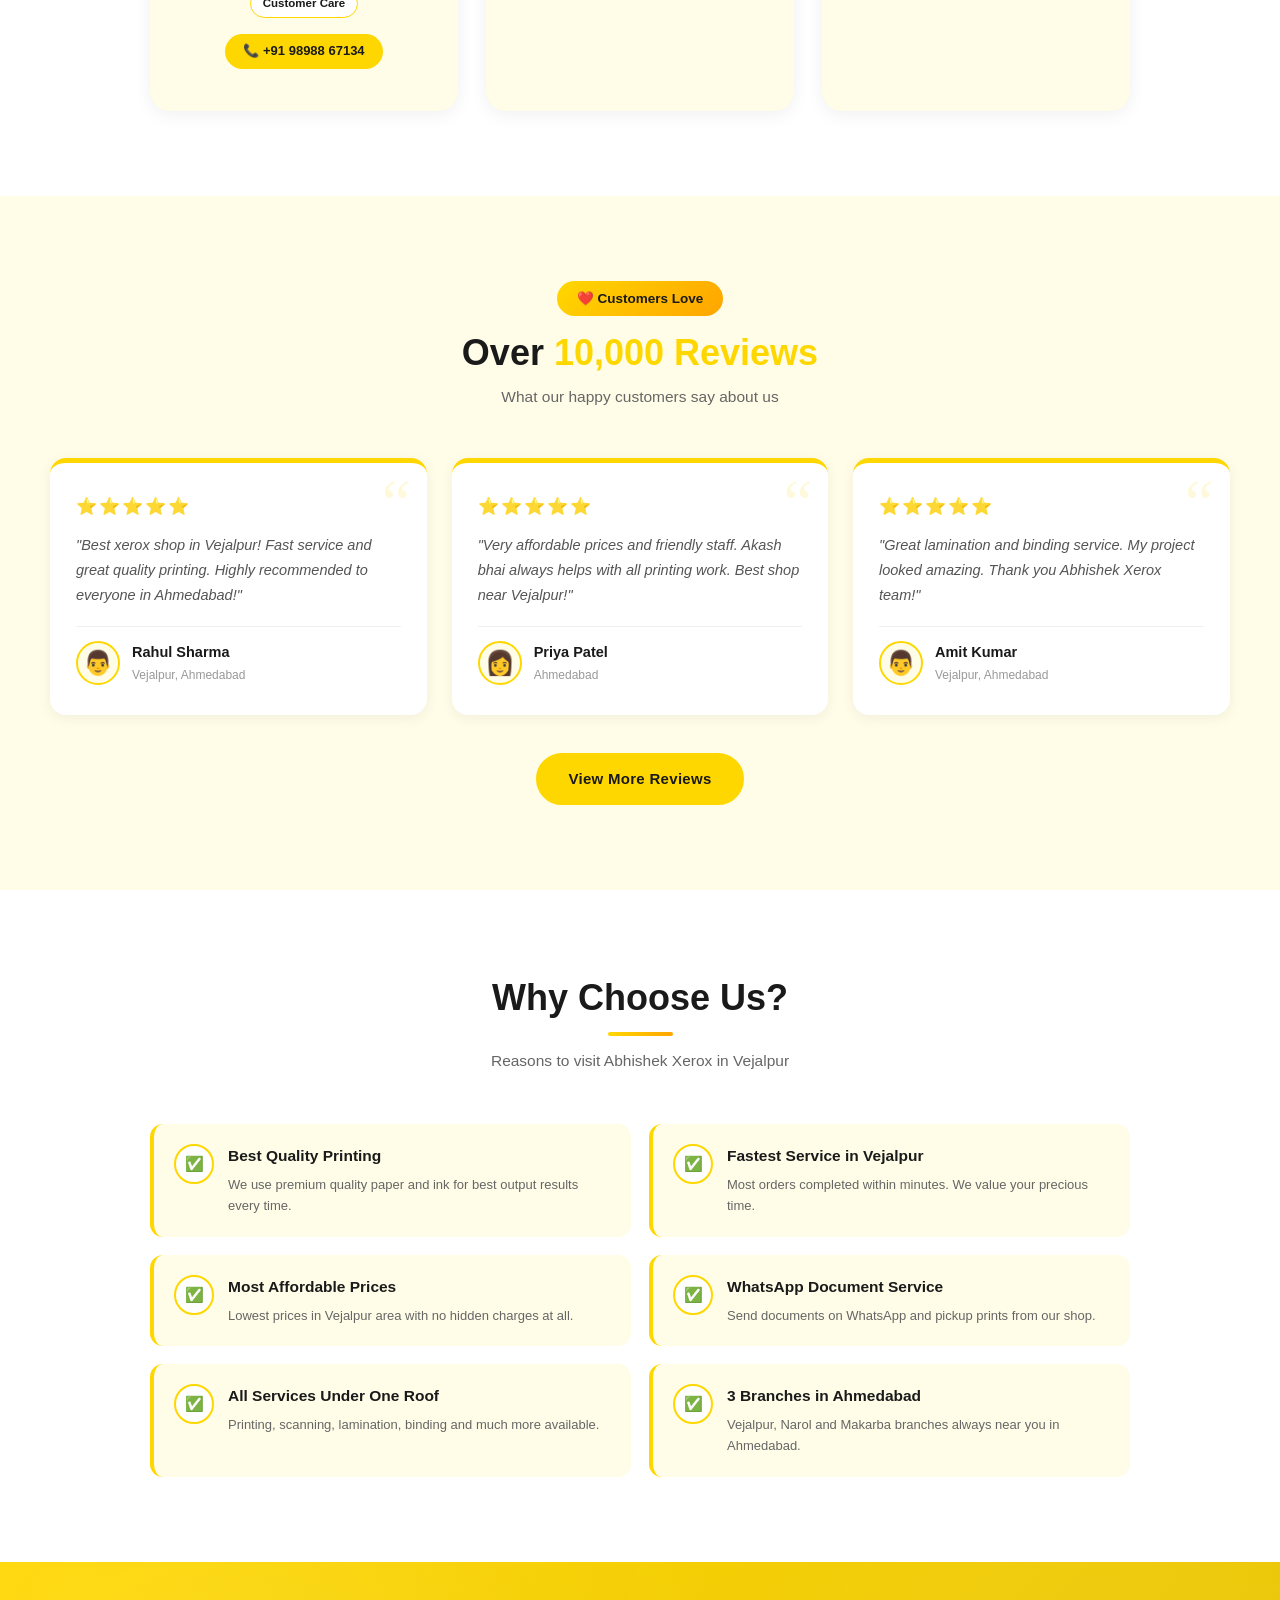
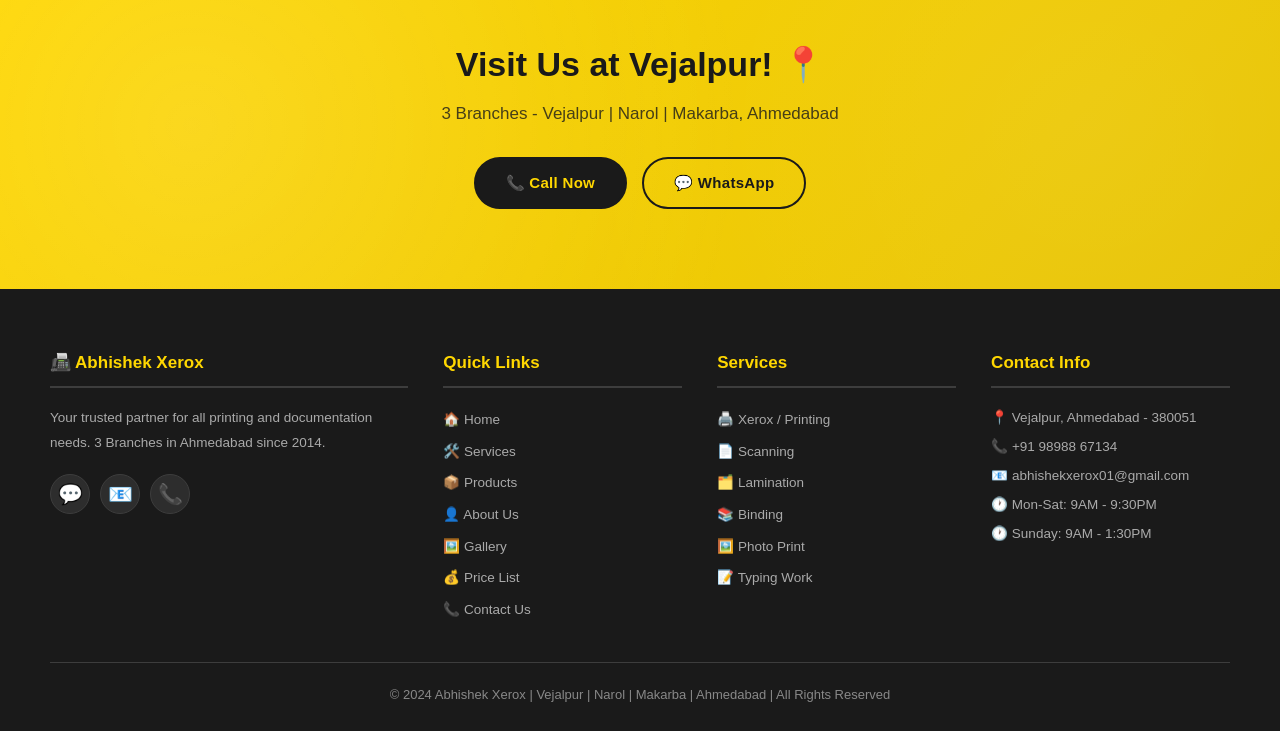
==== commit 63795a6a: "code change" ====
--- a/about.html
+++ b/about.html
@@ -2,64 +2,112 @@
 <html lang="en">
 <head>
     <meta charset="UTF-8">
-    <meta name="viewport" content="width=device-width, initial-scale=1.0">
+    <meta name="viewport"
+        content="width=device-width, initial-scale=1.0">
+    <meta http-equiv="X-UA-Compatible" content="IE=edge">
+
     <title>About Us - Abhishek Xerox | Vejalpur Ahmedabad</title>
     <meta name="description"
         content="Know more about Abhishek Xerox - Best Printing
-        Shop in Vejalpur, Ahmedabad. Run by Akash Mistry.
-        Call: +91 98988 67134">
+        Shop in Vejalpur, Ahmedabad. 3 Branches. Run by
+        Akash Mistry. Call: +91 98988 67134">
     <meta name="keywords"
         content="about abhishek xerox, xerox shop vejalpur,
-        akash mistry, printing ahmedabad">
-
-    <!-- Common CSS -->
+        akash mistry printing ahmedabad, 3 branches ahmedabad">
+    <meta name="robots" content="index, follow">
+    <meta name="theme-color" content="#FFD700">
+
+    <!-- Favicon -->
+    <link rel="icon" type="image/png"
+        href="images/Abhishek-Logo1.png">
+    <link rel="apple-touch-icon"
+        href="images/Abhishek-Logo1.png">
+
+    <!-- CSS -->
     <link rel="stylesheet" href="css/common.css">
-    <!-- About CSS -->
     <link rel="stylesheet" href="css/about.css">
 </head>
 <body>
 
     <!-- ========== NAVBAR ========== -->
-    <header>
-        <nav class="navbar">
-            <div class="logo">
-                <a href="index.html">
-                    <img src="images/logo.png"
-                        alt="Abhishek Xerox"
-                        class="logo-img">
-                </a>
-            </div>
-            <ul class="nav-links" id="navLinks">
-                <li><a href="index.html">Home</a></li>
-                <li><a href="services.html">Services</a></li>
-                <li><a href="products.html">Products</a></li>
-                <li><a href="about.html" class="active">About</a></li>
-                <li><a href="gallery.html">Gallery</a></li>
-                <li><a href="price.html">Price List</a></li>
-                <li><a href="contact.html">Contact</a></li>
-            </ul>
-            <div class="hamburger" id="hamburger">
-                <span></span>
-                <span></span>
-                <span></span>
-            </div>
+<header>
+    <nav class="navbar" role="navigation" aria-label="Main Navigation">
+        <div class="logo">
+            <a href="index.html" aria-label="Abhishek Xerox Home">
+                <img src="images/Abhishek-Logo1.png" alt="Abhishek Xerox - Best Xerox Shop Vejalpur" class="logo-img" width="160" height="48" loading="eager">
+            </a>
+        </div>
+
+        <ul class="nav-links" id="navLinks" role="menubar">
+            <!-- Home (Start) -->
+            <li role="none">
+                <a href="index.html" class="active" role="menuitem">Home</a>
+            </li>
+            
+            <!-- Services (What you do) -->
+            <li role="none">
+                <a href="services.html" role="menuitem">Services</a>
+            </li>
+            
+            <!-- Products (What you sell) -->
+            <li role="none">
+                <a href="products.html" role="menuitem">Products</a>
+            </li>
+            
+            <!-- Gallery (Proof of work) -->
+            <li role="none">
+                <a href="gallery.html" role="menuitem">Gallery</a>
+            </li>
+
+            <!-- Prices (Transparency) -->
+            <li role="none">
+                <a href="price.html" role="menuitem">Price List</a>
+            </li>
+
+            <!-- About Us (Trust) -->
+            <li role="none">
+                <a href="about.html" class="active" role="menuitem">About Us</a>
+            </li>
+
+            <!-- Enquiry (Lead generation) -->
+            <li role="none">
+                <a href="enquiry.html" role="menuitem">Enquiry</a>
+            </li>
+
+            <!-- Contact Us (End/Action) -->
+            <li role="none">
+                <a href="contact.html" role="menuitem">Contact Us</a>
+            </li>
+        </ul>
+
+        <button class="hamburger" id="hamburger" aria-label="Toggle Navigation Menu" aria-expanded="false" aria-controls="navLinks" type="button">
+            <span></span>
+            <span></span>
+            <span></span>
+        </button>
+    </nav>
+</header>
+
+    <!-- ========== PAGE BANNER ========== -->
+    <section class="page-banner" aria-label="About Us Banner">
+        <h2>About <span>Us</span></h2>
+        <p>Know More About Abhishek Xerox -
+            Vejalpur, Ahmedabad</p>
+        <nav class="breadcrumb" aria-label="Breadcrumb">
+            <a href="index.html">Home</a>
+            <span aria-hidden="true"> &rarr; </span>
+            <span>About Us</span>
         </nav>
-    </header>
-
-    <!-- ========== PAGE BANNER ========== -->
-    <section class="page-banner">
-        <h2>About <span>Us</span></h2>
-        <p>Know More About Abhishek Xerox - Vejalpur, Ahmedabad</p>
-        <div class="breadcrumb">
-            <a href="index.html">Home</a> &rarr; About Us
-        </div>
     </section>
 
     <!-- ========== PROFESSIONAL INTRO ========== -->
-    <section class="pro-intro-section">
+    <section class="pro-intro-section"
+        aria-label="Professional Introduction">
         <div class="pro-intro-grid">
             <div class="pro-intro-content">
-                <div class="pro-badge">⭐ We Are Professional</div>
+                <div class="pro-badge">
+                    ⭐ We Are Professional
+                </div>
                 <h2>We're something other than
                     <span>duplicates…</span>
                 </h2>
@@ -77,9 +125,10 @@
                     Find the Perfect Product
                 </a>
             </div>
-            <div class="pro-intro-features">
+            <div class="pro-intro-features"
+                aria-label="Our Features">
                 <div class="pro-feature">
-                    <span>🖨️</span>
+                    <span aria-hidden="true">🖨️</span>
                     <div>
                         <h4>Top quality prints using
                             the latest technology</h4>
@@ -88,7 +137,7 @@
                     </div>
                 </div>
                 <div class="pro-feature">
-                    <span>🎨</span>
+                    <span aria-hidden="true">🎨</span>
                     <div>
                         <h4>Mix and match colors,
                             sizes, and designs</h4>
@@ -97,7 +146,7 @@
                     </div>
                 </div>
                 <div class="pro-feature">
-                    <span>🚚</span>
+                    <span aria-hidden="true">🚚</span>
                     <div>
                         <h4>Shipping worldwide</h4>
                         <p>We provide delivery services
@@ -105,7 +154,7 @@
                     </div>
                 </div>
                 <div class="pro-feature">
-                    <span>📦</span>
+                    <span aria-hidden="true">📦</span>
                     <div>
                         <h4>Made-to-measure packaging</h4>
                         <p>Custom packaging solutions for all
@@ -113,7 +162,7 @@
                     </div>
                 </div>
                 <div class="pro-feature">
-                    <span>🔄</span>
+                    <span aria-hidden="true">🔄</span>
                     <div>
                         <h4>Reorder quickly and easily</h4>
                         <p>Simple reorder process for all
@@ -121,7 +170,7 @@
                     </div>
                 </div>
                 <div class="pro-feature">
-                    <span>🌿</span>
+                    <span aria-hidden="true">🌿</span>
                     <div>
                         <h4>Environmentally friendly
                             production processes</h4>
@@ -134,7 +183,8 @@
     </section>
 
     <!-- ========== WELCOME SECTION ========== -->
-    <section class="welcome-section">
+    <section class="welcome-section"
+        aria-label="Welcome to Abhishek Xerox">
         <div class="welcome-grid">
             <div class="welcome-content">
                 <div class="welcome-badge">
@@ -144,28 +194,28 @@
                 <p>Best shipping rates for print-on-demand
                     services. Fast print, flyer, and pamphlet
                     printing organization. Pleased with our past.
-                    Printing for what's to come. What's more, we
-                    do it right! A full administration printing
-                    background.</p>
+                    Printing for what's to come. What's more,
+                    we do it right! A full administration
+                    printing background.</p>
 
                 <div class="welcome-features">
                     <div class="welcome-feat">
-                        <span>✅</span>
+                        <span aria-hidden="true">✅</span>
                         <p>Top quality prints using
                             the latest technology</p>
                     </div>
                     <div class="welcome-feat">
-                        <span>✅</span>
+                        <span aria-hidden="true">✅</span>
                         <p>Mix and match colors,
                             sizes, and designs</p>
                     </div>
                     <div class="welcome-feat">
-                        <span>✅</span>
-                        <p>Shipping worldwide</p>
+                        <span aria-hidden="true">✅</span>
+                        <p>Serving all areas of Ahmedabad</p>
                     </div>
                     <div class="welcome-feat">
-                        <span>✅</span>
-                        <p>Printed locally, worn globally</p>
+                        <span aria-hidden="true">✅</span>
+                        <p>Printed locally, served globally</p>
                     </div>
                 </div>
 
@@ -179,31 +229,41 @@
                     </a>
                 </div>
             </div>
+
             <div class="welcome-img">
-                <div class="welcome-img-box">
-                    <span>📠</span>
+                <div class="welcome-img-box"
+                    role="img"
+                    aria-label="Abhishek Xerox Shop">
+                    <span aria-hidden="true">📠</span>
                     <p>Abhishek Xerox</p>
                     <small>Vejalpur, Ahmedabad</small>
-                    <div class="welcome-play">
-                        <div class="play-btn">▶</div>
+                    <button class="welcome-play"
+                        id="playBtn"
+                        type="button"
+                        aria-label="Watch video about our shop">
+                        <div class="play-btn"
+                            aria-hidden="true">▶</div>
                         <span>Watch Video</span>
-                    </div>
+                    </button>
                 </div>
             </div>
         </div>
     </section>
 
     <!-- ========== WHO WE ARE ========== -->
-    <section class="who-we-are">
+    <section class="who-we-are" aria-label="Who We Are">
         <div class="who-grid">
 
             <div class="who-img">
-                <div class="img-box">
-                    <span>📠</span>
+                <div class="img-box"
+                    role="img"
+                    aria-label="Abhishek Xerox Shop Image">
+                    <span aria-hidden="true">📠</span>
                     <p>Abhishek Xerox</p>
                     <small>Vejalpur, Ahmedabad</small>
                 </div>
-                <div class="exp-badge">
+                <div class="exp-badge"
+                    aria-label="10+ Years Experience">
                     <h3>10+</h3>
                     <p>Years Experience</p>
                 </div>
@@ -213,10 +273,13 @@
                 <div class="about-badge">
                     ⭐ Best Xerox Shop in Vejalpur
                 </div>
-                <h2>Welcome to <span>Abhishek Xerox</span></h2>
+                <h2>Welcome to
+                    <span>Abhishek Xerox</span>
+                </h2>
 
                 <p>We are <strong>Abhishek Xerox</strong>,
-                    located in <strong>Vejalpur, Ahmedabad</strong>.
+                    located in
+                    <strong>Vejalpur, Ahmedabad</strong>.
                     Run by <strong>Akash Mistry</strong>, we are
                     a trusted printing and documentation service
                     provider. Our mission is to provide fast,
@@ -234,28 +297,28 @@
 
                 <div class="about-highlights">
                     <div class="highlight-item">
-                        <span>🖨️</span>
+                        <span aria-hidden="true">🖨️</span>
                         <div>
                             <h4>Modern Equipment</h4>
                             <p>Latest printing machines</p>
                         </div>
                     </div>
                     <div class="highlight-item">
-                        <span>👨‍💼</span>
+                        <span aria-hidden="true">👨‍💼</span>
                         <div>
                             <h4>Expert Staff</h4>
                             <p>Trained and experienced</p>
                         </div>
                     </div>
                     <div class="highlight-item">
-                        <span>⚡</span>
+                        <span aria-hidden="true">⚡</span>
                         <div>
                             <h4>Fast Service</h4>
                             <p>Quick turnaround time</p>
                         </div>
                     </div>
                     <div class="highlight-item">
-                        <span>💰</span>
+                        <span aria-hidden="true">💰</span>
                         <div>
                             <h4>Best Price</h4>
                             <p>Affordable for everyone</p>
@@ -268,7 +331,10 @@
                         📞 Call Now
                     </a>
                     <a href="https://wa.me/919898867134"
-                        target="_blank" class="btn-whatsapp">
+                        target="_blank"
+                        rel="noopener noreferrer"
+                        class="btn-whatsapp"
+                        aria-label="Chat on WhatsApp">
                         💬 WhatsApp
                     </a>
                 </div>
@@ -277,10 +343,12 @@
     </section>
 
     <!-- ========== SHOP INFO ========== -->
-    <section class="shop-info-section">
+    <section class="shop-info-section"
+        aria-label="Shop Information">
         <div class="shop-info-grid">
+
             <div class="shop-info-item">
-                <span>📍</span>
+                <span aria-hidden="true">📍</span>
                 <div>
                     <h4>Our Location</h4>
                     <p>3 Branches - Vejalpur,
@@ -288,8 +356,9 @@
                     <p>Ahmedabad, Gujarat</p>
                 </div>
             </div>
+
             <div class="shop-info-item">
-                <span>📞</span>
+                <span aria-hidden="true">📞</span>
                 <div>
                     <h4>Call Us</h4>
                     <a href="tel:+919898867134">
@@ -300,8 +369,9 @@
                     </a>
                 </div>
             </div>
+
             <div class="shop-info-item">
-                <span>📧</span>
+                <span aria-hidden="true">📧</span>
                 <div>
                     <h4>Email Us</h4>
                     <a href="mailto:abhishekxerox01@gmail.com">
@@ -309,46 +379,61 @@
                     </a>
                 </div>
             </div>
+
             <div class="shop-info-item">
-                <span>🕐</span>
+                <span aria-hidden="true">🕐</span>
                 <div>
                     <h4>Working Hours</h4>
                     <p>Mon-Sat: 9:00 AM - 9:30 PM</p>
                     <p>Sunday: 9:00 AM - 1:30 PM</p>
                 </div>
             </div>
+
         </div>
     </section>
 
     <!-- ========== STATS ========== -->
-    <section class="about-stats">
+    <section class="about-stats"
+        aria-label="Our Achievements">
         <div class="stats-grid">
             <div class="stat-item">
-                <h3 class="counter" data-target="10000">0</h3>
+                <h3 class="counter"
+                    data-target="10000"
+                    aria-label="10000+ Happy Customers">0</h3>
                 <p>Happy Customers</p>
             </div>
             <div class="stat-item">
-                <h3 class="counter" data-target="10">0</h3>
+                <h3 class="counter"
+                    data-target="10"
+                    aria-label="10+ Years Experience">0</h3>
                 <p>Years Experience</p>
             </div>
             <div class="stat-item">
-                <h3 class="counter" data-target="3">0</h3>
+                <h3 class="counter"
+                    data-target="3"
+                    aria-label="3 Branches">0</h3>
                 <p>Branches</p>
             </div>
             <div class="stat-item">
-                <h3 class="counter" data-target="15">0</h3>
+                <h3 class="counter"
+                    data-target="15"
+                    aria-label="15+ Services">0</h3>
                 <p>Services Offered</p>
             </div>
         </div>
     </section>
 
     <!-- ========== MISSION VISION ========== -->
-    <section class="mission-vision">
+    <section class="mission-vision"
+        aria-label="Mission and Vision">
         <h2 class="section-title">Mission & Vision</h2>
-        <p class="section-subtitle">What drives us every day</p>
+        <p class="section-subtitle">
+            What drives us every day
+        </p>
         <div class="mv-grid">
             <div class="mv-card">
-                <div class="mv-icon">🎯</div>
+                <div class="mv-icon"
+                    aria-hidden="true">🎯</div>
                 <h3>Our Mission</h3>
                 <p>To provide fast, reliable and affordable
                     printing and documentation services with
@@ -357,7 +442,8 @@
                     who walks into our Vejalpur shop.</p>
             </div>
             <div class="mv-card">
-                <div class="mv-icon">👁️</div>
+                <div class="mv-icon"
+                    aria-hidden="true">👁️</div>
                 <h3>Our Vision</h3>
                 <p>To become the most trusted and preferred
                     printing service center in Vejalpur and
@@ -366,7 +452,8 @@
                     every single day.</p>
             </div>
             <div class="mv-card">
-                <div class="mv-icon">💎</div>
+                <div class="mv-icon"
+                    aria-hidden="true">💎</div>
                 <h3>Our Values</h3>
                 <p>Quality, Integrity, Reliability, Customer
                     Focus and Continuous Improvement are the
@@ -378,60 +465,87 @@
     </section>
 
     <!-- ========== WHAT WE OFFER ========== -->
-    <section class="what-we-offer">
+    <section class="what-we-offer"
+        aria-label="What We Offer">
         <h2 class="section-title">What We Offer</h2>
         <p class="section-subtitle">
             Complete list of our services at all branches
         </p>
-        <div class="offer-grid">
-            <div class="offer-item">
-                <span>🖨️</span>
+        <div class="offer-grid" role="list">
+
+            <div class="offer-item" role="listitem"
+                tabindex="0"
+                aria-label="Xerox / Printing">
+                <span aria-hidden="true">🖨️</span>
                 <p>Xerox / Printing</p>
             </div>
-            <div class="offer-item">
-                <span>🎨</span>
+            <div class="offer-item" role="listitem"
+                tabindex="0"
+                aria-label="Color Printing">
+                <span aria-hidden="true">🎨</span>
                 <p>Color Printing</p>
             </div>
-            <div class="offer-item">
-                <span>📄</span>
+            <div class="offer-item" role="listitem"
+                tabindex="0"
+                aria-label="Scanning">
+                <span aria-hidden="true">📄</span>
                 <p>Scanning</p>
             </div>
-            <div class="offer-item">
-                <span>🗂️</span>
+            <div class="offer-item" role="listitem"
+                tabindex="0"
+                aria-label="Lamination">
+                <span aria-hidden="true">🗂️</span>
                 <p>Lamination</p>
             </div>
-            <div class="offer-item">
-                <span>📚</span>
+            <div class="offer-item" role="listitem"
+                tabindex="0"
+                aria-label="Binding">
+                <span aria-hidden="true">📚</span>
                 <p>Binding</p>
             </div>
-            <div class="offer-item">
-                <span>🖼️</span>
+            <div class="offer-item" role="listitem"
+                tabindex="0"
+                aria-label="Photo Print">
+                <span aria-hidden="true">🖼️</span>
                 <p>Photo Print</p>
             </div>
-            <div class="offer-item">
-                <span>📝</span>
+            <div class="offer-item" role="listitem"
+                tabindex="0"
+                aria-label="Typing Work">
+                <span aria-hidden="true">📝</span>
                 <p>Typing Work</p>
             </div>
-            <div class="offer-item">
-                <span>💳</span>
+            <div class="offer-item" role="listitem"
+                tabindex="0"
+                aria-label="ID Card Making">
+                <span aria-hidden="true">💳</span>
                 <p>ID Card Making</p>
             </div>
-            <div class="offer-item">
-                <span>📮</span>
+            <div class="offer-item" role="listitem"
+                tabindex="0"
+                aria-label="Visiting Cards">
+                <span aria-hidden="true">📮</span>
                 <p>Visiting Cards</p>
             </div>
-            <div class="offer-item">
-                <span>📜</span>
+            <div class="offer-item" role="listitem"
+                tabindex="0"
+                aria-label="Certificate Print">
+                <span aria-hidden="true">📜</span>
                 <p>Certificate Print</p>
             </div>
-            <div class="offer-item">
-                <span>📋</span>
+            <div class="offer-item" role="listitem"
+                tabindex="0"
+                aria-label="Form Filling">
+                <span aria-hidden="true">📋</span>
                 <p>Form Filling</p>
             </div>
-            <div class="offer-item">
-                <span>🖊️</span>
+            <div class="offer-item" role="listitem"
+                tabindex="0"
+                aria-label="Stationery">
+                <span aria-hidden="true">🖊️</span>
                 <p>Stationery</p>
             </div>
+
         </div>
         <div class="offer-btn">
             <a href="services.html" class="btn">
@@ -441,14 +555,16 @@
     </section>
 
     <!-- ========== TEAM ========== -->
-    <section class="team-section">
+    <section class="team-section" aria-label="Our Team">
         <h2 class="section-title">Our Team</h2>
         <p class="section-subtitle">
             We are the best team
         </p>
         <div class="team-grid">
-            <div class="team-card">
-                <div class="team-icon">👨‍💼</div>
+
+            <article class="team-card">
+                <div class="team-icon"
+                    aria-hidden="true">👨‍💼</div>
                 <h3>Akash Mistry</h3>
                 <p class="team-role">Owner & Manager</p>
                 <p class="team-exp">10+ Years Experience</p>
@@ -458,12 +574,15 @@
                     <span>Customer Care</span>
                 </div>
                 <a href="tel:+919898867134"
-                    class="team-contact">
+                    class="team-contact"
+                    aria-label="Call Akash Mistry">
                     📞 +91 98988 67134
                 </a>
-            </div>
-            <div class="team-card">
-                <div class="team-icon">👨‍🔧</div>
+            </article>
+
+            <article class="team-card">
+                <div class="team-icon"
+                    aria-hidden="true">👨‍🔧</div>
                 <h3>Staff Member</h3>
                 <p class="team-role">Printing Specialist</p>
                 <p class="team-exp">5+ Years Experience</p>
@@ -472,9 +591,11 @@
                     <span>Scanning</span>
                     <span>Lamination</span>
                 </div>
-            </div>
-            <div class="team-card">
-                <div class="team-icon">👩‍💻</div>
+            </article>
+
+            <article class="team-card">
+                <div class="team-icon"
+                    aria-hidden="true">👩‍💻</div>
                 <h3>Staff Member</h3>
                 <p class="team-role">Customer Service</p>
                 <p class="team-exp">3+ Years Experience</p>
@@ -483,12 +604,14 @@
                     <span>Typing</span>
                     <span>Billing</span>
                 </div>
-            </div>
+            </article>
+
         </div>
     </section>
 
     <!-- ========== CUSTOMER LOVE ========== -->
-    <section class="customer-love-section">
+    <section class="customer-love-section"
+        aria-label="Customer Reviews">
         <div class="customer-love-header">
             <div class="love-badge">❤️ Customers Love</div>
             <h2>Over <span>10,000 Reviews</span></h2>
@@ -496,127 +619,156 @@
         </div>
 
         <div class="testimonials-grid">
-            <div class="testimonial-card">
-                <div class="stars">⭐⭐⭐⭐⭐</div>
+
+            <article class="testimonial-card">
+                <div class="stars"
+                    aria-label="5 stars">⭐⭐⭐⭐⭐</div>
                 <p>"Best xerox shop in Vejalpur! Fast service
                     and great quality printing. Highly recommended
                     to everyone in Ahmedabad!"</p>
                 <div class="author">
-                    <div class="author-icon">👨</div>
+                    <div class="author-icon"
+                        aria-hidden="true">👨</div>
                     <div>
                         <h4>Rahul Sharma</h4>
                         <small>Vejalpur, Ahmedabad</small>
                     </div>
                 </div>
-            </div>
-            <div class="testimonial-card">
-                <div class="stars">⭐⭐⭐⭐⭐</div>
+            </article>
+
+            <article class="testimonial-card">
+                <div class="stars"
+                    aria-label="5 stars">⭐⭐⭐⭐⭐</div>
                 <p>"Very affordable prices and friendly staff.
                     Akash bhai always helps with all printing
                     work. Best shop near Vejalpur!"</p>
                 <div class="author">
-                    <div class="author-icon">👩</div>
+                    <div class="author-icon"
+                        aria-hidden="true">👩</div>
                     <div>
                         <h4>Priya Patel</h4>
                         <small>Ahmedabad</small>
                     </div>
                 </div>
-            </div>
-            <div class="testimonial-card">
-                <div class="stars">⭐⭐⭐⭐⭐</div>
+            </article>
+
+            <article class="testimonial-card">
+                <div class="stars"
+                    aria-label="5 stars">⭐⭐⭐⭐⭐</div>
                 <p>"Great lamination and binding service.
                     My project looked amazing. Thank you
                     Abhishek Xerox team!"</p>
                 <div class="author">
-                    <div class="author-icon">👨</div>
+                    <div class="author-icon"
+                        aria-hidden="true">👨</div>
                     <div>
                         <h4>Amit Kumar</h4>
                         <small>Vejalpur, Ahmedabad</small>
                     </div>
                 </div>
-            </div>
+            </article>
+
         </div>
 
         <div class="love-btn">
-            <a href="contact.html" class="btn">View More</a>
+            <a href="contact.html" class="btn">
+                View More Reviews
+            </a>
         </div>
     </section>
 
     <!-- ========== WHY CHOOSE US ========== -->
-    <section class="about-why">
+    <section class="about-why"
+        aria-label="Why Choose Abhishek Xerox">
         <h2 class="section-title">Why Choose Us?</h2>
         <p class="section-subtitle">
             Reasons to visit Abhishek Xerox in Vejalpur
         </p>
         <div class="why-list">
+
             <div class="why-list-item">
-                <div class="why-check">✅</div>
+                <div class="why-check"
+                    aria-hidden="true">✅</div>
                 <div>
                     <h4>Best Quality Printing</h4>
                     <p>We use premium quality paper and ink
                         for best output results every time.</p>
                 </div>
             </div>
+
             <div class="why-list-item">
-                <div class="why-check">✅</div>
+                <div class="why-check"
+                    aria-hidden="true">✅</div>
                 <div>
                     <h4>Fastest Service in Vejalpur</h4>
                     <p>Most orders completed within minutes.
                         We value your precious time.</p>
                 </div>
             </div>
+
             <div class="why-list-item">
-                <div class="why-check">✅</div>
+                <div class="why-check"
+                    aria-hidden="true">✅</div>
                 <div>
                     <h4>Most Affordable Prices</h4>
                     <p>Lowest prices in Vejalpur area with
                         no hidden charges at all.</p>
                 </div>
             </div>
+
             <div class="why-list-item">
-                <div class="why-check">✅</div>
+                <div class="why-check"
+                    aria-hidden="true">✅</div>
                 <div>
                     <h4>WhatsApp Document Service</h4>
                     <p>Send documents on WhatsApp and
                         pickup prints from our shop.</p>
                 </div>
             </div>
+
             <div class="why-list-item">
-                <div class="why-check">✅</div>
+                <div class="why-check"
+                    aria-hidden="true">✅</div>
                 <div>
                     <h4>All Services Under One Roof</h4>
                     <p>Printing, scanning, lamination,
                         binding and much more available.</p>
                 </div>
             </div>
+
             <div class="why-list-item">
-                <div class="why-check">✅</div>
+                <div class="why-check"
+                    aria-hidden="true">✅</div>
                 <div>
                     <h4>3 Branches in Ahmedabad</h4>
                     <p>Vejalpur, Narol and Makarba branches
                         always near you in Ahmedabad.</p>
                 </div>
             </div>
+
         </div>
     </section>
 
     <!-- ========== CTA ========== -->
     <section class="cta-section">
         <h2>Visit Us at Vejalpur! 📍</h2>
-        <p>3 Branches - Vejalpur | Narol | Makarba, Ahmedabad</p>
+        <p>3 Branches - Vejalpur | Narol | Makarba,
+            Ahmedabad</p>
         <div class="cta-buttons">
             <a href="tel:+919898867134" class="btn">
                 📞 Call Now
             </a>
             <a href="https://wa.me/919898867134"
-                target="_blank" class="btn btn-dark">
+                target="_blank"
+                rel="noopener noreferrer"
+                class="btn btn-dark">
                 💬 WhatsApp
             </a>
         </div>
     </section>
 
     <!-- ========== FOOTER ========== -->
-    <footer>
+    <footer role="contentinfo">
         <div class="footer-grid">
             <div class="footer-col">
                 <h3>📠 Abhishek Xerox</h3>
@@ -625,11 +777,16 @@
                     Ahmedabad since 2014.</p>
                 <div class="footer-social">
                     <a href="https://wa.me/919898867134"
-                        target="_blank" title="WhatsApp">💬</a>
+                        target="_blank"
+                        rel="noopener noreferrer"
+                        title="WhatsApp"
+                        aria-label="Chat on WhatsApp">💬</a>
                     <a href="mailto:abhishekxerox01@gmail.com"
-                        title="Email">📧</a>
+                        title="Email"
+                        aria-label="Send Email">📧</a>
                     <a href="tel:+919898867134"
-                        title="Call">📞</a>
+                        title="Call"
+                        aria-label="Call Us">📞</a>
                 </div>
             </div>
             <div class="footer-col">
@@ -638,6 +795,8 @@
                     <li><a href="index.html">🏠 Home</a></li>
                     <li><a href="services.html">
                         🛠️ Services</a></li>
+                    <li><a href="products.html">
+                        📦 Products</a></li>
                     <li><a href="about.html">👤 About Us</a></li>
                     <li><a href="gallery.html">🖼️ Gallery</a></li>
                     <li><a href="price.html">💰 Price List</a></li>
@@ -668,7 +827,8 @@
                 <p>📞 <a href="tel:+919898867134"
                     style="color:#aaa;">
                     +91 98988 67134</a></p>
-                <p>📧 <a href="mailto:abhishekxerox01@gmail.com"
+                <p>📧 <a
+                    href="mailto:abhishekxerox01@gmail.com"
                     style="color:#aaa;">
                     abhishekxerox01@gmail.com</a></p>
                 <p>🕐 Mon-Sat: 9AM - 9:30PM</p>
@@ -681,17 +841,24 @@
         </div>
     </footer>
 
+    <!-- WhatsApp Float -->
     <a href="https://wa.me/919898867134"
         target="_blank"
+        rel="noopener noreferrer"
         class="whatsapp-float"
-        title="Chat on WhatsApp">
+        title="Chat on WhatsApp"
+        aria-label="Chat on WhatsApp">
         💬
     </a>
 
-    <button id="scrollTop">↑</button>
-
-    <script src="js/common.js"></script>
-    <script src="js/about.js"></script>
+    <!-- Scroll Top -->
+    <button id="scrollTop"
+        aria-label="Scroll to top"
+        type="button">↑</button>
+
+    <!-- JS -->
+    <script src="js/common.js" defer></script>
+    <script src="js/about.js" defer></script>
 
 </body>
 </html>
--- a/css/common.css
+++ b/css/common.css
@@ -1,42 +1,33 @@
 /* ========================================
    COMMON CSS - NAVBAR + FOOTER
    Abhishek Xerox - Vejalpur, Ahmedabad
-   Yellow Theme
-======================================== */
-
-/* ===== RESET ===== */
-* {
+   Yellow Theme - Fully Responsive
+======================================== */
+
+/* ========================================
+   RESET & BASE
+======================================== */
+*,
+*::before,
+*::after {
     margin: 0;
     padding: 0;
     box-sizing: border-box;
+}
+
+html {
+    scroll-behavior: smooth;
+    font-size: 16px;
+}
+
+body {
     font-family: 'Segoe UI', Tahoma, Geneva, Verdana, sans-serif;
-}
-
-/* ===== VARIABLES - YELLOW THEME ===== */
-:root {
-    --primary: #FFD700;
-    --primary-dark: #E6C200;
-    --primary-light: #FFF8DC;
-    --dark: #1a1a1a;
-    --dark2: #2d2d2d;
-    --dark3: #3d3d3d;
-    --white: #ffffff;
-    --light-bg: #FFFDE7;
-    --gray: #666666;
-    --light-gray: #f5f5f5;
-    --text: #333333;
-    --shadow: rgba(0, 0, 0, 0.1);
-    --whatsapp: #25D366;
-    --whatsapp-dark: #128C7E;
-    --transition: all 0.3s ease;
-}
-
-/* ===== BODY ===== */
-body {
-    background-color: var(--white);
-    color: var(--text);
+    background-color: #ffffff;
+    color: #333333;
     overflow-x: hidden;
     line-height: 1.6;
+    -webkit-font-smoothing: antialiased;
+    -moz-osx-font-smoothing: grayscale;
 }
 
 a {
@@ -56,13 +47,71 @@
     display: block;
 }
 
-/* ========================================
-   NAVBAR - COMMON
+button {
+    font-family: inherit;
+}
+
+/* ========================================
+   CSS VARIABLES - YELLOW THEME
+======================================== */
+:root {
+    /* Colors */
+    --primary: #FFD700;
+    --primary-dark: #E6C200;
+    --primary-light: #FFF8DC;
+    --primary-ultra-light: #FFFDE7;
+
+    /* Dark Colors */
+    --dark: #1a1a1a;
+    --dark2: #2d2d2d;
+    --dark3: #3d3d3d;
+
+    /* Neutral Colors */
+    --white: #ffffff;
+    --light-bg: #FFFDE7;
+    --gray: #666666;
+    --gray-light: #999999;
+    --light-gray: #f5f5f5;
+    --text: #333333;
+    --text-light: #555555;
+    --border: #e0e0e0;
+
+    /* Brand Colors */
+    --whatsapp: #25D366;
+    --whatsapp-dark: #128C7E;
+
+    /* Shadows */
+    --shadow-sm: 0 2px 10px rgba(0, 0, 0, 0.08);
+    --shadow-md: 0 5px 20px rgba(0, 0, 0, 0.12);
+    --shadow-lg: 0 10px 40px rgba(0, 0, 0, 0.15);
+    --shadow-yellow: 0 5px 20px rgba(255, 215, 0, 0.3);
+    --shadow-yellow-lg: 0 8px 30px rgba(255, 215, 0, 0.4);
+
+    /* Transitions */
+    --transition: all 0.3s ease;
+    --transition-fast: all 0.2s ease;
+    --transition-slow: all 0.5s ease;
+
+    /* Border Radius */
+    --radius-sm: 8px;
+    --radius-md: 12px;
+    --radius-lg: 20px;
+    --radius-xl: 30px;
+    --radius-full: 50%;
+
+    /* Spacing */
+    --navbar-height: 70px;
+    --navbar-height-mobile: 65px;
+}
+
+/* ========================================
+   NAVBAR
 ======================================== */
 header {
     position: sticky;
     top: 0;
     z-index: 1000;
+    width: 100%;
 }
 
 .navbar {
@@ -71,46 +120,77 @@
     align-items: center;
     background-color: var(--dark);
     padding: 0 50px;
-    height: 70px;
+    height: var(--navbar-height);
     box-shadow: 0 2px 15px rgba(0, 0, 0, 0.3);
     transition: box-shadow 0.3s ease;
-}
-
-/* ✅ ENHANCED - Logo */
+    position: relative;
+}
+
+/* ========== LOGO ========== */
+.logo {
+    flex-shrink: 0;
+}
+
+.logo a {
+    display: flex;
+    align-items: center;
+    text-decoration: none;
+}
+
+/* ✅ Image Logo */
+.logo-img {
+    height: 48px;
+    width: auto;
+    max-width: 180px;
+    object-fit: contain;
+    display: block;
+    transition: var(--transition);
+    filter: brightness(1);
+}
+
+.logo-img:hover {
+    opacity: 0.88;
+    transform: scale(1.03);
+    filter: brightness(1.1)
+        drop-shadow(0 0 8px rgba(255, 215, 0, 0.5));
+}
+
+/* ✅ Text Logo (fallback) */
 .logo h1 {
     color: var(--primary);
-    font-size: 24px;
+    font-size: 22px;
     font-weight: 800;
-    letter-spacing: 1px;
+    letter-spacing: 0.5px;
     cursor: pointer;
     transition: var(--transition);
+    white-space: nowrap;
+}
+
+.logo h1 span {
+    color: var(--white);
 }
 
 .logo h1:hover {
     opacity: 0.9;
-    transform: scale(1.02);
-}
-
-.logo h1 span {
-    color: var(--white);
-}
-
-/* ✅ ENHANCED - Nav Links */
+}
+
+/* ========== NAV LINKS ========== */
 .nav-links {
     display: flex;
-    gap: 5px;
+    gap: 4px;
     align-items: center;
 }
 
 .nav-links li a {
     color: var(--white);
-    font-size: 15px;
+    font-size: 14px;
     font-weight: 500;
-    padding: 8px 16px;
+    padding: 8px 14px;
     border-radius: 25px;
     transition: var(--transition);
     display: block;
     white-space: nowrap;
+    position: relative;
 }
 
 .nav-links li a:hover,
@@ -120,66 +200,68 @@
     font-weight: 700;
 }
 
-/* ===== HAMBURGER ===== */
+/* ========== HAMBURGER ========== */
 .hamburger {
     display: none;
     flex-direction: column;
     cursor: pointer;
     gap: 5px;
-    padding: 5px;
+    padding: 8px 5px;
+    z-index: 1001;
+    flex-shrink: 0;
 }
 
 .hamburger span {
-    width: 28px;
-    height: 3px;
+    width: 26px;
+    height: 2.5px;
     background-color: var(--primary);
     border-radius: 3px;
-    transition: 0.3s ease;
+    transition: 0.35s ease;
     display: block;
-}
-
-/* ========================================
-   FOOTER - COMMON
+    transform-origin: center;
+}
+
+/* ========================================
+   FOOTER
 ======================================== */
 footer {
     background-color: var(--dark);
     color: var(--white);
-    padding: 60px 50px 20px;
+    padding: 60px 50px 25px;
 }
 
 .footer-grid {
     display: grid;
-    grid-template-columns: repeat(4, 1fr);
-    gap: 30px;
+    grid-template-columns: 1.5fr 1fr 1fr 1fr;
+    gap: 35px;
     max-width: 1200px;
-    margin: 0 auto 40px;
-}
-
-/* ✅ ENHANCED - Footer Col */
+    margin: 0 auto 35px;
+}
+
+/* ✅ Footer Columns */
 .footer-col h3 {
     color: var(--primary);
-    font-size: 18px;
-    margin-bottom: 20px;
+    font-size: 17px;
+    margin-bottom: 18px;
     font-weight: 700;
     padding-bottom: 10px;
     border-bottom: 2px solid var(--dark3);
-    position: relative;
-}
-
-.footer-col p {
-    color: #aaa;
-    font-size: 14px;
-    line-height: 2;
-    margin-bottom: 3px;
+}
+
+.footer-col > p {
+    color: #aaaaaa;
+    font-size: 13.5px;
+    line-height: 1.85;
+    margin-bottom: 4px;
 }
 
 .footer-col ul li {
-    margin: 6px 0;
+    margin: 5px 0;
 }
 
 .footer-col ul li a {
-    color: #aaa;
-    font-size: 14px;
+    color: #aaaaaa;
+    font-size: 13.5px;
     transition: var(--transition);
     display: inline-block;
     text-decoration: none;
@@ -191,15 +273,16 @@
     padding-left: 8px;
 }
 
-/* ✅ NEW - Footer Social */
+/* ✅ Footer Social Icons */
 .footer-social {
     display: flex;
-    gap: 12px;
-    margin-top: 15px;
+    gap: 10px;
+    margin-top: 18px;
+    flex-wrap: wrap;
 }
 
 .footer-social a {
-    font-size: 22px;
+    font-size: 20px;
     transition: var(--transition);
     display: inline-flex;
     align-items: center;
@@ -207,42 +290,46 @@
     width: 40px;
     height: 40px;
     background-color: var(--dark2);
-    border-radius: 50%;
+    border-radius: var(--radius-full);
     border: 1px solid var(--dark3);
     text-decoration: none;
+    flex-shrink: 0;
 }
 
 .footer-social a:hover {
-    transform: scale(1.2) translateY(-3px);
+    transform: scale(1.15) translateY(-3px);
     background-color: var(--primary);
     border-color: var(--primary);
-}
-
-/* ✅ ENHANCED - Footer Bottom */
+    box-shadow: var(--shadow-yellow);
+}
+
+/* ✅ Footer Bottom */
 .footer-bottom {
     text-align: center;
-    padding-top: 25px;
+    padding-top: 22px;
     border-top: 1px solid var(--dark3);
-    color: #888;
-    font-size: 14px;
+    color: #888888;
+    font-size: 13px;
     max-width: 1200px;
     margin: 0 auto;
     display: flex;
-    justify-content: space-between;
+    justify-content: center;
     align-items: center;
     flex-wrap: wrap;
-    gap: 10px;
-}
-
-/* ========================================
-   COMMON BUTTONS
+    gap: 8px;
+}
+
+/* ========================================
+   BUTTONS
 ======================================== */
 .btn {
-    display: inline-block;
-    padding: 13px 32px;
+    display: inline-flex;
+    align-items: center;
+    justify-content: center;
+    padding: 12px 30px;
     background-color: var(--primary);
     color: var(--dark);
-    border-radius: 30px;
+    border-radius: var(--radius-xl);
     font-size: 15px;
     font-weight: 700;
     transition: var(--transition);
@@ -251,19 +338,22 @@
     text-decoration: none;
     white-space: nowrap;
     letter-spacing: 0.3px;
+    gap: 6px;
+    font-family: inherit;
 }
 
 .btn:hover {
     background-color: var(--primary-dark);
     transform: translateY(-3px);
-    box-shadow: 0 8px 25px rgba(255, 215, 0, 0.4);
+    box-shadow: var(--shadow-yellow-lg);
 }
 
 .btn:active {
-    transform: translateY(0);
-}
-
-/* ✅ ENHANCED - Dark Button */
+    transform: translateY(-1px);
+    box-shadow: var(--shadow-yellow);
+}
+
+/* Dark Button */
 .btn-dark {
     background-color: transparent;
     color: var(--white);
@@ -275,7 +365,7 @@
     color: var(--dark);
 }
 
-/* ✅ NEW - WhatsApp Button */
+/* WhatsApp Button */
 .btn-whatsapp {
     background-color: var(--whatsapp);
     color: var(--white);
@@ -287,10 +377,36 @@
     border-color: var(--whatsapp-dark);
     color: var(--white);
     box-shadow: 0 8px 25px rgba(37, 211, 102, 0.4);
-}
-
-/* ========================================
-   COMMON SECTION STYLES
+    transform: translateY(-3px);
+}
+
+/* Outline Dark Button */
+.btn-outline-dark {
+    background-color: transparent;
+    color: var(--dark);
+    border: 2px solid var(--dark);
+    border-radius: var(--radius-xl);
+    padding: 12px 30px;
+    font-size: 15px;
+    font-weight: 700;
+    transition: var(--transition);
+    text-decoration: none;
+    display: inline-flex;
+    align-items: center;
+    justify-content: center;
+    white-space: nowrap;
+    font-family: inherit;
+}
+
+.btn-outline-dark:hover {
+    background-color: var(--dark);
+    color: var(--primary);
+    transform: translateY(-3px);
+    box-shadow: 0 8px 25px rgba(0, 0, 0, 0.2);
+}
+
+/* ========================================
+   SECTION COMMON STYLES
 ======================================== */
 section {
     width: 100%;
@@ -298,17 +414,17 @@
 
 .section-title {
     text-align: center;
-    font-size: 38px;
+    font-size: 36px;
     color: var(--dark);
-    margin-bottom: 10px;
+    margin-bottom: 12px;
     font-weight: 800;
-    line-height: 1.2;
+    line-height: 1.25;
 }
 
 .section-title::after {
     content: '';
     display: block;
-    width: 70px;
+    width: 65px;
     height: 4px;
     background: linear-gradient(90deg, var(--primary), #FFA500);
     margin: 12px auto 0;
@@ -318,16 +434,17 @@
 .section-subtitle {
     text-align: center;
     color: var(--gray);
-    font-size: 16px;
+    font-size: 15.5px;
     margin-bottom: 50px;
-    max-width: 600px;
+    max-width: 580px;
     margin-left: auto;
     margin-right: auto;
-    line-height: 1.6;
-}
-
-/* ========================================
-   PAGE BANNER - COMMON
+    line-height: 1.65;
+    padding: 0 15px;
+}
+
+/* ========================================
+   PAGE BANNER
 ======================================== */
 .page-banner {
     background: linear-gradient(
@@ -337,53 +454,73 @@
     );
     color: var(--white);
     text-align: center;
-    padding: 70px 20px;
+    padding: 65px 20px;
     border-bottom: 5px solid var(--primary);
     position: relative;
     overflow: hidden;
 }
 
-/* ✅ NEW - Banner decoration */
 .page-banner::before {
     content: '';
     position: absolute;
-    top: 0;
-    left: 0;
-    right: 0;
-    bottom: 0;
+    inset: 0;
     background: radial-gradient(
-        circle at 50% 50%,
-        rgba(255, 215, 0, 0.05) 0%,
-        transparent 70%
+        ellipse at center,
+        rgba(255, 215, 0, 0.06) 0%,
+        transparent 65%
     );
     pointer-events: none;
 }
 
+.page-banner::after {
+    content: '';
+    position: absolute;
+    bottom: -2px;
+    left: -5%;
+    right: -5%;
+    height: 5px;
+    background: linear-gradient(
+        90deg,
+        transparent,
+        var(--primary),
+        #FFA500,
+        var(--primary),
+        transparent
+    );
+}
+
 .page-banner h2 {
-    font-size: 42px;
+    font-size: 40px;
     font-weight: 800;
     margin-bottom: 10px;
     position: relative;
     z-index: 1;
+    line-height: 1.2;
 }
 
 .page-banner h2 span {
     color: var(--primary);
 }
 
-.page-banner p {
-    color: #ccc;
+.page-banner > p {
+    color: #cccccc;
     font-size: 16px;
     position: relative;
     z-index: 1;
+    margin-bottom: 5px;
 }
 
 .breadcrumb {
-    margin-top: 15px;
-    font-size: 14px;
-    color: #999;
+    margin-top: 12px;
+    font-size: 13px;
+    color: #999999;
     position: relative;
     z-index: 1;
+    display: flex;
+    align-items: center;
+    justify-content: center;
+    gap: 6px;
+    flex-wrap: wrap;
 }
 
 .breadcrumb a {
@@ -398,7 +535,7 @@
 }
 
 /* ========================================
-   CTA SECTION - COMMON
+   CTA SECTION
 ======================================== */
 .cta-section {
     background: linear-gradient(
@@ -416,31 +553,39 @@
 .cta-section::before {
     content: '';
     position: absolute;
-    top: 0;
-    left: 0;
-    right: 0;
-    bottom: 0;
-    background: radial-gradient(
-        circle at 20% 50%,
-        rgba(255, 255, 255, 0.1) 0%,
-        transparent 50%
-    );
+    inset: 0;
+    background:
+        radial-gradient(
+            circle at 15% 50%,
+            rgba(255, 255, 255, 0.12) 0%,
+            transparent 50%
+        ),
+        radial-gradient(
+            circle at 85% 50%,
+            rgba(255, 255, 255, 0.08) 0%,
+            transparent 50%
+        );
+    pointer-events: none;
 }
 
 .cta-section h2 {
-    font-size: 36px;
-    margin-bottom: 15px;
+    font-size: 34px;
+    margin-bottom: 14px;
     font-weight: 800;
     position: relative;
     z-index: 1;
-}
-
-.cta-section p {
-    font-size: 18px;
+    line-height: 1.3;
+}
+
+.cta-section > p {
+    font-size: 17px;
     margin-bottom: 30px;
-    color: var(--dark2);
+    color: rgba(26, 26, 26, 0.8);
     position: relative;
     z-index: 1;
+    max-width: 500px;
+    margin-left: auto;
+    margin-right: auto;
 }
 
 .cta-buttons {
@@ -462,6 +607,7 @@
     background-color: var(--white);
     color: var(--dark);
     border-color: var(--white);
+    box-shadow: 0 8px 25px rgba(0, 0, 0, 0.2);
 }
 
 .cta-section .btn-dark {
@@ -476,95 +622,102 @@
 }
 
 /* ========================================
-   WHATSAPP FLOAT BUTTON - COMMON
+   WHATSAPP FLOAT BUTTON
 ======================================== */
 .whatsapp-float {
     position: fixed;
     bottom: 90px;
     right: 30px;
-    width: 55px;
-    height: 55px;
+    width: 54px;
+    height: 54px;
     background-color: var(--whatsapp);
-    border-radius: 50%;
+    border-radius: var(--radius-full);
     display: flex;
     align-items: center;
     justify-content: center;
-    font-size: 28px;
+    font-size: 26px;
     text-decoration: none;
-    box-shadow: 0 5px 20px rgba(37, 211, 102, 0.4);
+    box-shadow: 0 5px 20px rgba(37, 211, 102, 0.45);
     z-index: 998;
     transition: var(--transition);
-    animation: waPulse 2s infinite;
+    animation: waPulse 2.5s ease-in-out infinite;
 }
 
 .whatsapp-float:hover {
-    transform: scale(1.15);
-    box-shadow: 0 8px 30px rgba(37, 211, 102, 0.6);
+    transform: scale(1.12);
+    box-shadow: 0 8px 30px rgba(37, 211, 102, 0.65);
+    animation-play-state: paused;
 }
 
 @keyframes waPulse {
     0%, 100% {
-        box-shadow: 0 5px 20px rgba(37, 211, 102, 0.4);
+        box-shadow: 0 5px 20px rgba(37, 211, 102, 0.45);
     }
     50% {
-        box-shadow: 0 5px 35px rgba(37, 211, 102, 0.7);
-    }
-}
-
-/* ========================================
-   SCROLL TOP BUTTON - COMMON
+        box-shadow: 0 5px 35px rgba(37, 211, 102, 0.7),
+                    0 0 0 8px rgba(37, 211, 102, 0.1);
+    }
+}
+
+/* ========================================
+   SCROLL TOP BUTTON
 ======================================== */
 #scrollTop {
     display: none;
     position: fixed;
-    bottom: 30px;
-    right: 30px;
-    width: 50px;
-    height: 50px;
-    background-color: var(--primary);
+    bottom: 28px;
+    right: 28px;
+    width: 46px;
+    height: 46px;
+    background: linear-gradient(135deg, var(--primary), #FFA500);
     color: var(--dark);
     border: none;
-    border-radius: 50%;
-    font-size: 20px;
+    border-radius: var(--radius-full);
+    font-size: 18px;
     font-weight: 800;
     cursor: pointer;
-    box-shadow: 0 5px 20px rgba(255, 215, 0, 0.4);
+    box-shadow: var(--shadow-yellow);
     z-index: 999;
     transition: var(--transition);
+    align-items: center;
+    justify-content: center;
     line-height: 1;
 }
 
 #scrollTop:hover {
-    background-color: var(--dark);
+    background: var(--dark);
     color: var(--primary);
     transform: scale(1.1) translateY(-3px);
-}
-
-/* ========================================
-   SUCCESS MESSAGE - COMMON
+    box-shadow: 0 8px 25px rgba(0, 0, 0, 0.3);
+}
+
+/* ========================================
+   SUCCESS / TOAST MESSAGE
 ======================================== */
 .success-message,
 .success-popup {
     position: fixed;
-    top: 80px;
+    top: 85px;
     right: 20px;
     background: var(--dark);
     color: var(--primary);
-    padding: 18px 25px;
-    border-radius: 12px;
-    font-size: 15px;
+    padding: 16px 22px;
+    border-radius: var(--radius-md);
+    font-size: 14px;
     font-weight: 600;
     z-index: 9999;
-    box-shadow: 0 5px 25px rgba(255, 215, 0, 0.3);
-    border-left: 5px solid var(--primary);
-    max-width: 380px;
-    animation: slideInRight 0.4s ease;
+    box-shadow: 0 5px 25px rgba(0, 0, 0, 0.25);
+    border-left: 4px solid var(--primary);
+    max-width: 360px;
+    width: calc(100% - 40px);
+    animation: slideInRight 0.4s ease forwards;
+    line-height: 1.5;
 }
 
 @keyframes slideInRight {
     from {
         opacity: 0;
-        transform: translateX(100px);
+        transform: translateX(120px);
     }
     to {
         opacity: 1;
@@ -573,184 +726,348 @@
 }
 
 /* ========================================
-   RESPONSIVE - COMMON
+   LOGO IMAGE - RESPONSIVE
 ======================================== */
 @media (max-width: 1200px) {
     .navbar {
-        padding: 0 30px;
+        padding: 0 35px;
     }
 }
 
 @media (max-width: 1024px) {
+    .navbar {
+        padding: 0 25px;
+    }
+
+    .nav-links li a {
+        font-size: 13.5px;
+        padding: 7px 12px;
+    }
+
     .footer-grid {
         grid-template-columns: repeat(2, 1fr);
-    }
-}
-
+        gap: 28px;
+    }
+}
+
+/* ========================================
+   RESPONSIVE - TABLET 768px
+======================================== */
 @media (max-width: 768px) {
+
+    :root {
+        --navbar-height: 62px;
+        --navbar-height-mobile: 62px;
+    }
+
+    /* Navbar */
     .navbar {
-        padding: 0 20px;
-        height: 65px;
+        padding: 0 18px;
+        height: var(--navbar-height-mobile);
+    }
+
+    /* Logo */
+    .logo-img {
+        height: 42px;
+        max-width: 145px;
     }
 
     .logo h1 {
-        font-size: 20px;
-    }
-
+        font-size: 19px;
+    }
+
+    /* Nav Links - Mobile Menu */
     .nav-links {
         display: none;
         flex-direction: column;
         position: absolute;
-        top: 65px;
+        top: var(--navbar-height-mobile);
         left: 0;
         right: 0;
         background-color: var(--dark);
-        padding: 15px 20px;
-        gap: 5px;
+        padding: 12px 16px 18px;
+        gap: 4px;
         border-top: 3px solid var(--primary);
-        box-shadow: 0 10px 30px rgba(0, 0, 0, 0.3);
-        max-height: calc(100vh - 65px);
+        box-shadow: 0 12px 30px rgba(0, 0, 0, 0.35);
+        max-height: calc(100vh - var(--navbar-height-mobile));
         overflow-y: auto;
+        -webkit-overflow-scrolling: touch;
     }
 
     .nav-links.active {
         display: flex;
+        animation: slideDown 0.3s ease;
+    }
+
+    @keyframes slideDown {
+        from {
+            opacity: 0;
+            transform: translateY(-10px);
+        }
+        to {
+            opacity: 1;
+            transform: translateY(0);
+        }
     }
 
     .nav-links li a {
-        padding: 12px 20px;
-        border-radius: 8px;
-        font-size: 15px;
-    }
-
+        padding: 11px 18px;
+        border-radius: var(--radius-sm);
+        font-size: 14.5px;
+        width: 100%;
+    }
+
+    /* Hamburger */
     .hamburger {
         display: flex;
     }
 
+    /* Section Titles */
     .section-title {
-        font-size: 28px;
+        font-size: 26px;
     }
 
     .section-subtitle {
-        font-size: 15px;
-        margin-bottom: 35px;
-    }
-
+        font-size: 14px;
+        margin-bottom: 32px;
+    }
+
+    /* Footer */
     footer {
-        padding: 40px 20px 20px;
+        padding: 45px 20px 20px;
     }
 
     .footer-grid {
         grid-template-columns: 1fr 1fr;
-        gap: 25px;
+        gap: 22px;
+    }
+
+    .footer-col h3 {
+        font-size: 15px;
+        margin-bottom: 14px;
+    }
+
+    .footer-col ul li a,
+    .footer-col > p {
+        font-size: 13px;
     }
 
     .footer-bottom {
         flex-direction: column;
         text-align: center;
-        gap: 8px;
-    }
-
+        font-size: 12.5px;
+        gap: 5px;
+    }
+
+    /* Page Banner */
     .page-banner {
-        padding: 50px 20px;
+        padding: 45px 18px;
     }
 
     .page-banner h2 {
-        font-size: 30px;
-    }
-
+        font-size: 28px;
+    }
+
+    .page-banner > p {
+        font-size: 14.5px;
+    }
+
+    /* CTA */
     .cta-section {
-        padding: 60px 20px;
+        padding: 55px 18px;
     }
 
     .cta-section h2 {
-        font-size: 28px;
-    }
-
+        font-size: 26px;
+    }
+
+    .cta-section > p {
+        font-size: 15px;
+    }
+
+    .cta-buttons {
+        gap: 12px;
+    }
+
+    /* Buttons */
+    .btn,
+    .btn-outline-dark {
+        padding: 11px 24px;
+        font-size: 14px;
+    }
+
+    /* WhatsApp Float */
     .whatsapp-float {
-        bottom: 85px;
-        right: 15px;
+        bottom: 80px;
+        right: 16px;
         width: 50px;
         height: 50px;
         font-size: 24px;
     }
 
+    /* Scroll Top */
     #scrollTop {
-        bottom: 25px;
-        right: 15px;
-        width: 45px;
-        height: 45px;
-        font-size: 18px;
-    }
-}
-
+        bottom: 22px;
+        right: 16px;
+        width: 42px;
+        height: 42px;
+        font-size: 16px;
+    }
+
+    /* Toast message */
+    .success-message,
+    .success-popup {
+        top: 72px;
+        right: 12px;
+        left: 12px;
+        max-width: 100%;
+        font-size: 13px;
+    }
+}
+
+/* ========================================
+   RESPONSIVE - MOBILE 480px
+======================================== */
 @media (max-width: 480px) {
+
+    /* Logo */
+    .logo-img {
+        height: 38px;
+        max-width: 125px;
+    }
+
     .logo h1 {
-        font-size: 18px;
-    }
-
-    .btn {
-        padding: 11px 22px;
-        font-size: 14px;
+        font-size: 17px;
+    }
+
+    /* Section */
+    .section-title {
+        font-size: 22px;
+    }
+
+    .section-subtitle {
+        font-size: 13.5px;
+        margin-bottom: 28px;
+    }
+
+    /* Page Banner */
+    .page-banner {
+        padding: 40px 15px;
     }
 
     .page-banner h2 {
         font-size: 24px;
     }
 
+    /* Footer */
     .footer-grid {
         grid-template-columns: 1fr;
+        gap: 20px;
+    }
+
+    /* Buttons */
+    .btn,
+    .btn-outline-dark {
+        padding: 10px 20px;
+        font-size: 13.5px;
+    }
+
+    /* CTA */
+    .cta-section h2 {
+        font-size: 22px;
+    }
+
+    .cta-section > p {
+        font-size: 14px;
+    }
+
+    /* WhatsApp */
+    .whatsapp-float {
+        bottom: 75px;
+        right: 14px;
+        width: 47px;
+        height: 47px;
+        font-size: 22px;
+    }
+}
+
+/* ========================================
+   RESPONSIVE - SMALL MOBILE 360px
+======================================== */
+@media (max-width: 360px) {
+    .navbar {
+        padding: 0 12px;
+    }
+
+    .logo-img {
+        height: 34px;
+        max-width: 110px;
+    }
+
+    .logo h1 {
+        font-size: 15px;
+    }
+
+    .nav-links li a {
+        font-size: 14px;
+        padding: 10px 15px;
+    }
+
+    .page-banner h2 {
+        font-size: 20px;
     }
 
     .section-title {
-        font-size: 24px;
-    }
-}
-
-/* ========================================
-   OPTION 1 - IMAGE ONLY LOGO
-======================================== */
-
-/* Remove old logo h1 styles */
-.logo h1 {
-    display: none;
-}
-
-.logo a {
-    display: flex;
-    align-items: center;
-    text-decoration: none;
-}
-
-.logo-img {
-    height: 50px;
-    width: auto;
-    max-width: 180px;
-    object-fit: contain;
-    display: block;
-    transition: all 0.3s ease;
-    /* ✅ Keep logo bright on dark navbar */
-    filter: brightness(1);
-}
-
-.logo-img:hover {
-    opacity: 0.85;
-    transform: scale(1.04);
-    filter: brightness(1.1)
-        drop-shadow(0 0 8px rgba(255, 215, 0, 0.5));
-}
-
-/* ✅ Mobile Logo Size */
-@media (max-width: 768px) {
-    .logo-img {
-        height: 42px;
-        max-width: 140px;
-    }
-}
-
-@media (max-width: 480px) {
-    .logo-img {
-        height: 38px;
-        max-width: 120px;
+        font-size: 20px;
+    }
+
+    .btn,
+    .btn-outline-dark {
+        padding: 9px 18px;
+        font-size: 13px;
+    }
+}
+
+/* ========================================
+   UTILITY CLASSES
+======================================== */
+.text-center { text-align: center; }
+.text-left { text-align: left; }
+.text-right { text-align: right; }
+
+.mt-10 { margin-top: 10px; }
+.mt-20 { margin-top: 20px; }
+.mt-30 { margin-top: 30px; }
+.mb-10 { margin-bottom: 10px; }
+.mb-20 { margin-bottom: 20px; }
+.mb-30 { margin-bottom: 30px; }
+
+.d-flex { display: flex; }
+.d-none { display: none; }
+.d-block { display: block; }
+
+.w-100 { width: 100%; }
+.h-100 { height: 100%; }
+
+/* ========================================
+   PRINT STYLES
+======================================== */
+@media print {
+    header,
+    footer,
+    .whatsapp-float,
+    #scrollTop,
+    .hamburger {
+        display: none !important;
+    }
+
+    body {
+        color: #000000;
+    }
+
+    .page-banner {
+        background: #f5f5f5 !important;
+        color: #000000 !important;
+        border: 2px solid #FFD700;
     }
 }
--- a/css/about.css
+++ b/css/about.css
@@ -1,13 +1,14 @@
 /* ========================================
    ABOUT PAGE CSS - about.css
    Abhishek Xerox - Yellow Theme
-======================================== */
-
-/* ========================================
-   PROFESSIONAL INTRO SECTION
+   Fully Responsive & Optimized
+======================================== */
+
+/* ========================================
+   PROFESSIONAL INTRO
 ======================================== */
 .pro-intro-section {
-    padding: 90px 50px;
+    padding: 85px 50px;
     background: linear-gradient(
         135deg,
         #1a1a1a 0%,
@@ -20,32 +21,34 @@
 .pro-intro-section::before {
     content: '';
     position: absolute;
-    top: -100px;
-    right: -100px;
-    width: 400px;
-    height: 400px;
-    background: radial-gradient(
-        circle,
-        rgba(255, 215, 0, 0.06) 0%,
-        transparent 70%
-    );
-    border-radius: 50%;
+    inset: 0;
+    background:
+        radial-gradient(
+            ellipse at 85% 40%,
+            rgba(255, 215, 0, 0.06) 0%,
+            transparent 55%
+        ),
+        radial-gradient(
+            ellipse at 15% 60%,
+            rgba(255, 215, 0, 0.03) 0%,
+            transparent 55%
+        );
     pointer-events: none;
 }
 
 .pro-intro-grid {
     display: grid;
     grid-template-columns: 1fr 1fr;
-    gap: 60px;
-    max-width: 1200px;
+    gap: 55px;
+    max-width: 1180px;
     margin: 0 auto;
     align-items: center;
-}
-
-/* ✅ Intro Content */
+    position: relative;
+    z-index: 1;
+}
+
 .pro-intro-content {
     position: relative;
-    z-index: 1;
 }
 
 .pro-badge {
@@ -54,14 +57,14 @@
     color: #1a1a1a;
     padding: 7px 22px;
     border-radius: 25px;
-    font-size: 14px;
+    font-size: 13.5px;
     font-weight: 700;
     margin-bottom: 20px;
-    letter-spacing: 1px;
+    letter-spacing: 0.8px;
 }
 
 .pro-intro-content h2 {
-    font-size: 38px;
+    font-size: 36px;
     color: #ffffff;
     font-weight: 800;
     margin-bottom: 12px;
@@ -73,35 +76,33 @@
 }
 
 .pro-tagline {
-    font-size: 20px;
+    font-size: 18px;
     color: #FFD700;
     font-weight: 700;
     font-style: italic;
-    margin-bottom: 18px;
+    margin-bottom: 16px;
 }
 
 .pro-desc {
     color: #cccccc;
-    font-size: 15px;
-    line-height: 1.8;
-    margin-bottom: 30px;
-}
-
-/* ✅ Features */
+    font-size: 14.5px;
+    line-height: 1.82;
+    margin-bottom: 28px;
+}
+
+/* Features */
 .pro-intro-features {
     display: flex;
     flex-direction: column;
-    gap: 18px;
-    position: relative;
-    z-index: 1;
+    gap: 15px;
 }
 
 .pro-feature {
     display: flex;
     align-items: flex-start;
-    gap: 15px;
+    gap: 14px;
     background-color: rgba(255, 215, 0, 0.05);
-    padding: 15px 20px;
+    padding: 14px 18px;
     border-radius: 12px;
     border-left: 3px solid #FFD700;
     transition: all 0.3s ease;
@@ -113,22 +114,23 @@
 }
 
 .pro-feature > span {
-    font-size: 28px;
+    font-size: 26px;
     flex-shrink: 0;
     margin-top: 2px;
+    line-height: 1;
 }
 
 .pro-feature h4 {
     color: #FFD700;
-    font-size: 14px;
-    font-weight: 700;
-    margin-bottom: 5px;
-    line-height: 1.3;
+    font-size: 13.5px;
+    font-weight: 700;
+    margin-bottom: 4px;
+    line-height: 1.35;
 }
 
 .pro-feature p {
     color: #aaaaaa;
-    font-size: 13px;
+    font-size: 12.5px;
     line-height: 1.6;
     margin: 0;
 }
@@ -137,37 +139,36 @@
    WELCOME SECTION
 ======================================== */
 .welcome-section {
-    padding: 90px 50px;
+    padding: 85px 50px;
     background-color: #ffffff;
 }
 
 .welcome-grid {
     display: grid;
     grid-template-columns: 1fr 1fr;
-    gap: 60px;
-    max-width: 1200px;
+    gap: 55px;
+    max-width: 1180px;
     margin: 0 auto;
     align-items: center;
 }
 
-/* ✅ Welcome Badge */
 .welcome-badge {
     display: inline-block;
     background-color: #FFFDE7;
     color: #1a1a1a;
-    padding: 7px 20px;
+    padding: 7px 18px;
     border-radius: 25px;
-    font-size: 14px;
-    font-weight: 700;
-    margin-bottom: 18px;
+    font-size: 13.5px;
+    font-weight: 700;
+    margin-bottom: 16px;
     border: 2px solid #FFD700;
 }
 
 .welcome-content h2 {
-    font-size: 36px;
+    font-size: 34px;
     color: #1a1a1a;
     font-weight: 800;
-    margin-bottom: 18px;
+    margin-bottom: 16px;
     line-height: 1.3;
 }
 
@@ -177,24 +178,24 @@
 
 .welcome-content > p {
     color: #555555;
-    font-size: 15px;
+    font-size: 14.5px;
     line-height: 1.85;
-    margin-bottom: 25px;
-}
-
-/* ✅ Welcome Features */
+    margin-bottom: 22px;
+}
+
+/* Features list */
 .welcome-features {
     display: flex;
     flex-direction: column;
-    gap: 12px;
-    margin-bottom: 30px;
+    gap: 10px;
+    margin-bottom: 28px;
 }
 
 .welcome-feat {
     display: flex;
     align-items: center;
     gap: 12px;
-    padding: 10px 15px;
+    padding: 10px 14px;
     background-color: #FFFDE7;
     border-radius: 10px;
     border-left: 3px solid #FFD700;
@@ -207,64 +208,66 @@
 }
 
 .welcome-feat span {
-    font-size: 18px;
+    font-size: 17px;
     flex-shrink: 0;
 }
 
 .welcome-feat p {
     color: #333333;
-    font-size: 14px;
+    font-size: 13.5px;
     font-weight: 600;
     margin: 0;
 }
 
-/* ✅ Welcome Buttons */
+/* Buttons */
 .welcome-btns {
     display: flex;
-    gap: 15px;
+    gap: 14px;
     flex-wrap: wrap;
 }
 
-/* ✅ Welcome Image */
+/* Image Box */
 .welcome-img-box {
     background: linear-gradient(
         135deg,
         #1a1a1a 0%,
         #2d2d2d 100%
     );
-    border-radius: 22px;
-    height: 420px;
+    border-radius: 20px;
+    height: 410px;
     display: flex;
     flex-direction: column;
     align-items: center;
     justify-content: center;
     border: 3px solid #FFD700;
-    box-shadow: 0 15px 45px rgba(255, 215, 0, 0.2);
-    transition: all 0.4s ease;
+    box-shadow: 0 14px 42px rgba(255, 215, 0, 0.2);
+    transition: transform 0.4s ease, box-shadow 0.4s ease;
     position: relative;
     overflow: hidden;
-    cursor: pointer;
+    cursor: default;
+    will-change: transform;
 }
 
 .welcome-img-box:hover {
-    transform: translateY(-8px) scale(1.01);
-    box-shadow: 0 25px 60px rgba(255, 215, 0, 0.3);
+    transform: translateY(-7px) scale(1.01);
+    box-shadow: 0 22px 55px rgba(255, 215, 0, 0.28);
 }
 
 .welcome-img-box > span {
-    font-size: 90px;
+    font-size: 88px;
     display: block;
-    margin-bottom: 15px;
+    margin-bottom: 14px;
     transition: transform 0.3s ease;
+    line-height: 1;
 }
 
 .welcome-img-box:hover > span {
-    transform: scale(1.1);
+    transform: scale(1.08);
 }
 
 .welcome-img-box > p {
     color: #FFD700;
-    font-size: 20px;
+    font-size: 19px;
     font-weight: 700;
     margin-bottom: 5px;
 }
@@ -275,7 +278,7 @@
     margin-bottom: 20px;
 }
 
-/* ✅ Play Button */
+/* Play button */
 .welcome-play {
     display: flex;
     align-items: center;
@@ -286,25 +289,34 @@
     border: 2px solid rgba(255, 215, 0, 0.4);
     transition: all 0.3s ease;
     cursor: pointer;
-}
-
-.welcome-play:hover {
+    font-family: inherit;
+    outline: none;
+}
+
+.welcome-play:hover,
+.welcome-play:focus-visible {
     background-color: #FFD700;
     border-color: #FFD700;
 }
 
+.welcome-play:focus-visible {
+    outline: 3px solid #FFD700;
+    outline-offset: 3px;
+}
+
 .play-btn {
-    width: 36px;
-    height: 36px;
+    width: 34px;
+    height: 34px;
     background-color: #FFD700;
     border-radius: 50%;
     display: flex;
     align-items: center;
     justify-content: center;
-    font-size: 14px;
+    font-size: 13px;
     color: #1a1a1a;
     font-weight: 700;
     flex-shrink: 0;
+    transition: all 0.3s ease;
 }
 
 .welcome-play span {
@@ -313,11 +325,13 @@
     font-weight: 600;
 }
 
-.welcome-play:hover span {
-    color: #1a1a1a;
-}
-
-.welcome-play:hover .play-btn {
+.welcome-play:hover span,
+.welcome-play:focus-visible span {
+    color: #1a1a1a;
+}
+
+.welcome-play:hover .play-btn,
+.welcome-play:focus-visible .play-btn {
     background-color: #1a1a1a;
     color: #FFD700;
 }
@@ -326,117 +340,120 @@
    WHO WE ARE
 ======================================== */
 .who-we-are {
-    padding: 90px 50px;
+    padding: 85px 50px;
     background-color: #f8f8f8;
 }
 
 .who-grid {
     display: grid;
     grid-template-columns: 1fr 1fr;
-    gap: 60px;
-    max-width: 1100px;
+    gap: 55px;
+    max-width: 1080px;
     margin: 0 auto;
     align-items: center;
 }
 
-/* ✅ WHO IMAGE */
+/* Image */
 .who-img {
     position: relative;
 }
 
 .img-box {
     background: linear-gradient(135deg, #1a1a1a, #2d2d2d);
-    border-radius: 22px;
-    height: 400px;
+    border-radius: 20px;
+    height: 390px;
     display: flex;
     flex-direction: column;
     align-items: center;
     justify-content: center;
     border: 3px solid #FFD700;
-    box-shadow: 0 15px 40px rgba(255, 215, 0, 0.2);
-    transition: all 0.4s ease;
+    box-shadow: 0 14px 40px rgba(255, 215, 0, 0.2);
+    transition: transform 0.4s ease, box-shadow 0.4s ease;
     overflow: hidden;
     position: relative;
+    will-change: transform;
 }
 
 .img-box:hover {
-    transform: translateY(-6px) scale(1.01);
-    box-shadow: 0 25px 55px rgba(255, 215, 0, 0.3);
+    transform: translateY(-5px) scale(1.01);
+    box-shadow: 0 22px 52px rgba(255, 215, 0, 0.28);
 }
 
 .img-box > span {
-    font-size: 100px;
+    font-size: 95px;
     display: block;
-    margin-bottom: 15px;
+    margin-bottom: 14px;
     transition: transform 0.3s ease;
+    line-height: 1;
 }
 
 .img-box:hover > span {
-    transform: scale(1.1);
+    transform: scale(1.08);
 }
 
 .img-box > p {
     color: #FFD700;
-    font-size: 22px;
+    font-size: 21px;
     font-weight: 700;
     margin-bottom: 5px;
 }
 
 .img-box > small {
     color: #aaaaaa;
-    font-size: 14px;
-}
-
-/* ✅ Exp Badge */
+    font-size: 13.5px;
+}
+
+/* Exp Badge */
 .exp-badge {
     position: absolute;
-    bottom: -20px;
-    right: -15px;
+    bottom: -18px;
+    right: -12px;
     background: linear-gradient(135deg, #FFD700, #FFA500);
-    border-radius: 15px;
-    padding: 18px 22px;
+    border-radius: 14px;
+    padding: 16px 20px;
     text-align: center;
-    box-shadow: 0 10px 30px rgba(255, 215, 0, 0.4);
+    box-shadow: 0 10px 28px rgba(255, 215, 0, 0.4);
     border: 3px solid #ffffff;
     z-index: 1;
 }
 
 .exp-badge h3 {
-    font-size: 34px;
+    font-size: 32px;
     color: #1a1a1a;
     font-weight: 900;
     line-height: 1;
-    margin-bottom: 4px;
+    margin-bottom: 3px;
 }
 
 .exp-badge p {
-    font-size: 12px;
-    color: #1a1a1a;
-    font-weight: 700;
-}
-
-/* ✅ WHO CONTENT */
+    font-size: 11.5px;
+    color: #1a1a1a;
+    font-weight: 700;
+    white-space: nowrap;
+}
+
+/* Content */
 .about-badge {
     display: inline-block;
     background-color: #FFD700;
     color: #1a1a1a;
-    padding: 6px 20px;
+    padding: 6px 18px;
     border-radius: 20px;
-    font-size: 14px;
-    font-weight: 700;
-    margin-bottom: 15px;
-    animation: pulse 2.5s infinite;
-}
-
-@keyframes pulse {
+    font-size: 13.5px;
+    font-weight: 700;
+    margin-bottom: 14px;
+    animation: aboutPulse 2.5s ease-in-out infinite;
+}
+
+@keyframes aboutPulse {
     0%, 100% { transform: scale(1); }
     50% { transform: scale(1.04); }
 }
 
 .who-content h2 {
-    font-size: 36px;
-    color: #1a1a1a;
-    margin-bottom: 20px;
+    font-size: 34px;
+    color: #1a1a1a;
+    margin-bottom: 18px;
     font-weight: 800;
     line-height: 1.3;
 }
@@ -447,18 +464,18 @@
 
 .who-content p {
     color: #555555;
-    font-size: 15px;
+    font-size: 14.5px;
     line-height: 1.85;
-    margin-bottom: 15px;
-}
-
-/* ✅ Highlights */
+    margin-bottom: 14px;
+}
+
+/* Highlights */
 .about-highlights {
     display: grid;
     grid-template-columns: 1fr 1fr;
-    gap: 15px;
-    margin-top: 25px;
-    margin-bottom: 28px;
+    gap: 13px;
+    margin-top: 22px;
+    margin-bottom: 26px;
 }
 
 .highlight-item {
@@ -466,8 +483,8 @@
     align-items: center;
     gap: 12px;
     background-color: #FFFDE7;
-    padding: 15px;
-    border-radius: 12px;
+    padding: 13px;
+    border-radius: 11px;
     border-left: 3px solid #FFD700;
     transition: all 0.3s ease;
     cursor: default;
@@ -475,17 +492,18 @@
 
 .highlight-item:hover {
     background-color: #FFD700;
-    transform: translateX(6px);
-    box-shadow: 0 3px 15px rgba(255, 215, 0, 0.25);
+    transform: translateX(5px);
+    box-shadow: 0 3px 14px rgba(255, 215, 0, 0.25);
 }
 
 .highlight-item > span {
-    font-size: 28px;
+    font-size: 26px;
     flex-shrink: 0;
+    line-height: 1;
 }
 
 .highlight-item h4 {
-    font-size: 15px;
+    font-size: 14px;
     color: #1a1a1a;
     font-weight: 700;
     margin-bottom: 3px;
@@ -498,37 +516,41 @@
     line-height: 1.4;
 }
 
-/* ✅ Contact Buttons */
+/* Contact Buttons */
 .about-contact-btns {
     display: flex;
-    gap: 15px;
+    gap: 14px;
     flex-wrap: wrap;
 }
 
 .btn-whatsapp {
-    display: inline-block;
-    padding: 13px 30px;
+    display: inline-flex;
+    align-items: center;
+    gap: 5px;
+    padding: 12px 28px;
     background-color: #25D366;
     color: #ffffff;
     border-radius: 30px;
-    font-size: 15px;
+    font-size: 14.5px;
     font-weight: 700;
     text-decoration: none;
     transition: all 0.3s ease;
     border: 2px solid #25D366;
+    white-space: nowrap;
 }
 
 .btn-whatsapp:hover {
     background-color: #128C7E;
+    border-color: #128C7E;
     transform: translateY(-3px);
-    box-shadow: 0 8px 25px rgba(37, 211, 102, 0.35);
-}
-
-/* ========================================
-   SHOP INFO SECTION
+    box-shadow: 0 8px 24px rgba(37, 211, 102, 0.35);
+}
+
+/* ========================================
+   SHOP INFO
 ======================================== */
 .shop-info-section {
-    padding: 45px 50px;
+    padding: 42px 50px;
     background-color: #1a1a1a;
     border-top: 4px solid #FFD700;
     border-bottom: 4px solid #FFD700;
@@ -537,51 +559,53 @@
 .shop-info-grid {
     display: grid;
     grid-template-columns: repeat(4, 1fr);
-    gap: 25px;
-    max-width: 1100px;
+    gap: 22px;
+    max-width: 1080px;
     margin: 0 auto;
 }
 
 .shop-info-item {
     display: flex;
     align-items: flex-start;
-    gap: 15px;
-    padding: 20px;
+    gap: 14px;
+    padding: 18px;
     background-color: #2d2d2d;
-    border-radius: 14px;
+    border-radius: 13px;
     border: 1px solid transparent;
     transition: all 0.3s ease;
+    will-change: transform;
 }
 
 .shop-info-item:hover {
     border-color: #FFD700;
     transform: translateY(-4px);
-    box-shadow: 0 10px 25px rgba(255, 215, 0, 0.1);
+    box-shadow: 0 10px 24px rgba(255, 215, 0, 0.1);
 }
 
 .shop-info-item > span {
-    font-size: 28px;
+    font-size: 26px;
     flex-shrink: 0;
     margin-top: 2px;
+    line-height: 1;
 }
 
 .shop-info-item h4 {
     color: #FFD700;
-    font-size: 14px;
-    font-weight: 700;
-    margin-bottom: 6px;
+    font-size: 13.5px;
+    font-weight: 700;
+    margin-bottom: 5px;
 }
 
 .shop-info-item p {
     color: #aaaaaa;
-    font-size: 13px;
-    line-height: 1.6;
+    font-size: 12.5px;
+    line-height: 1.65;
     margin: 0 0 3px;
 }
 
 .shop-info-item a {
     color: #aaaaaa;
-    font-size: 13px;
+    font-size: 12.5px;
     text-decoration: none;
     display: block;
     transition: color 0.3s ease;
@@ -597,15 +621,15 @@
 ======================================== */
 .about-stats {
     background-color: #1a1a1a;
-    padding: 80px 50px;
+    padding: 75px 50px;
     background-image:
         radial-gradient(
-            circle at 20% 50%,
+            ellipse at 15% 50%,
             rgba(255, 215, 0, 0.04) 0%,
             transparent 50%
         ),
         radial-gradient(
-            circle at 80% 50%,
+            ellipse at 85% 50%,
             rgba(255, 215, 0, 0.04) 0%,
             transparent 50%
         );
@@ -614,21 +638,21 @@
 .about-stats .stats-grid {
     display: grid;
     grid-template-columns: repeat(4, 1fr);
-    gap: 30px;
-    max-width: 1000px;
+    gap: 25px;
+    max-width: 960px;
     margin: 0 auto;
     text-align: center;
 }
 
 .about-stats .stat-item {
-    padding: 25px 20px;
-    border-right: 1px solid rgba(255, 215, 0, 0.15);
-    transition: all 0.3s ease;
+    padding: 22px 18px;
+    border-right: 1px solid rgba(255, 215, 0, 0.14);
+    transition: transform 0.3s ease;
     border-radius: 10px;
 }
 
 .about-stats .stat-item:hover {
-    transform: scale(1.08);
+    transform: scale(1.07);
     background-color: rgba(255, 215, 0, 0.03);
 }
 
@@ -637,17 +661,17 @@
 }
 
 .about-stats .stat-item h3 {
-    font-size: 52px;
+    font-size: 50px;
     color: #FFD700;
     font-weight: 800;
     line-height: 1;
-    margin-bottom: 12px;
-    text-shadow: 0 0 25px rgba(255, 215, 0, 0.35);
+    margin-bottom: 10px;
+    text-shadow: 0 0 22px rgba(255, 215, 0, 0.32);
 }
 
 .about-stats .stat-item p {
     color: #cccccc;
-    font-size: 15px;
+    font-size: 14px;
     font-weight: 500;
 }
 
@@ -655,28 +679,31 @@
    MISSION VISION
 ======================================== */
 .mission-vision {
-    padding: 90px 50px;
+    padding: 85px 50px;
     background-color: #FFFDE7;
 }
 
 .mv-grid {
     display: grid;
     grid-template-columns: repeat(3, 1fr);
-    gap: 28px;
-    max-width: 1100px;
+    gap: 25px;
+    max-width: 1080px;
     margin: 0 auto;
 }
 
 .mv-card {
     background-color: #ffffff;
-    border-radius: 22px;
-    padding: 42px 32px;
+    border-radius: 20px;
+    padding: 40px 28px;
     text-align: center;
-    transition: all 0.35s ease;
+    transition: transform 0.35s ease,
+                box-shadow 0.35s ease,
+                border-color 0.35s ease;
     border: 2px solid transparent;
-    box-shadow: 0 5px 20px rgba(0, 0, 0, 0.06);
+    box-shadow: 0 4px 18px rgba(0, 0, 0, 0.06);
     position: relative;
     overflow: hidden;
+    will-change: transform;
 }
 
 .mv-card::before {
@@ -690,27 +717,27 @@
 }
 
 .mv-card:hover {
-    transform: translateY(-12px);
+    transform: translateY(-10px);
     border-color: #FFD700;
-    box-shadow: 0 20px 50px rgba(255, 215, 0, 0.2);
+    box-shadow: 0 18px 48px rgba(255, 215, 0, 0.2);
 }
 
 .mv-icon {
-    font-size: 58px;
-    margin-bottom: 22px;
+    font-size: 55px;
+    margin-bottom: 20px;
     display: block;
     transition: transform 0.35s ease;
     line-height: 1;
 }
 
 .mv-card:hover .mv-icon {
-    transform: scale(1.25) rotate(6deg);
+    transform: scale(1.22) rotate(5deg);
 }
 
 .mv-card h3 {
-    font-size: 22px;
-    color: #1a1a1a;
-    margin-bottom: 15px;
+    font-size: 21px;
+    color: #1a1a1a;
+    margin-bottom: 14px;
     font-weight: 800;
 }
 
@@ -724,7 +751,7 @@
    WHAT WE OFFER
 ======================================== */
 .what-we-offer {
-    padding: 90px 50px;
+    padding: 85px 50px;
     background-color: #1a1a1a;
 }
 
@@ -737,56 +764,66 @@
 }
 
 .what-we-offer .section-title::after {
-    background-color: #FFD700;
+    background: linear-gradient(90deg, #FFD700, #FFA500);
 }
 
 .offer-grid {
     display: grid;
     grid-template-columns: repeat(6, 1fr);
-    gap: 20px;
-    max-width: 1100px;
-    margin: 0 auto 45px;
+    gap: 18px;
+    max-width: 1080px;
+    margin: 0 auto 42px;
 }
 
 .offer-item {
     background-color: #2d2d2d;
-    border-radius: 15px;
-    padding: 28px 15px;
+    border-radius: 14px;
+    padding: 26px 12px;
     text-align: center;
     transition: all 0.35s ease;
     border: 2px solid transparent;
     cursor: pointer;
-}
-
-.offer-item:hover {
+    outline: none;
+    will-change: transform;
+}
+
+.offer-item:hover,
+.offer-item:focus-visible {
     background-color: #FFD700;
     border-color: #FFD700;
-    transform: translateY(-6px);
-    box-shadow: 0 12px 30px rgba(255, 215, 0, 0.3);
+    transform: translateY(-5px);
+    box-shadow: 0 10px 28px rgba(255, 215, 0, 0.3);
+}
+
+.offer-item:focus-visible {
+    outline: 3px solid #FFD700;
+    outline-offset: 2px;
 }
 
 .offer-item span {
-    font-size: 36px;
+    font-size: 34px;
     display: block;
-    margin-bottom: 12px;
+    margin-bottom: 10px;
     transition: transform 0.35s ease;
     line-height: 1;
 }
 
-.offer-item:hover span {
-    transform: scale(1.25) rotate(5deg);
+.offer-item:hover span,
+.offer-item:focus-visible span {
+    transform: scale(1.22) rotate(5deg);
 }
 
 .offer-item p {
     color: #aaaaaa;
-    font-size: 13px;
+    font-size: 12.5px;
     font-weight: 600;
     transition: color 0.3s ease;
     margin: 0;
     line-height: 1.3;
 }
 
-.offer-item:hover p {
+.offer-item:hover p,
+.offer-item:focus-visible p {
     color: #1a1a1a;
 }
 
@@ -798,28 +835,31 @@
    TEAM SECTION
 ======================================== */
 .team-section {
-    padding: 90px 50px;
+    padding: 85px 50px;
     background-color: #ffffff;
 }
 
 .team-grid {
     display: grid;
     grid-template-columns: repeat(3, 1fr);
-    gap: 30px;
-    max-width: 1000px;
+    gap: 28px;
+    max-width: 980px;
     margin: 0 auto;
 }
 
 .team-card {
     background-color: #FFFDE7;
-    border-radius: 22px;
-    padding: 42px 28px;
+    border-radius: 20px;
+    padding: 40px 26px;
     text-align: center;
-    transition: all 0.35s ease;
+    transition: transform 0.35s ease,
+                box-shadow 0.35s ease,
+                border-color 0.35s ease;
     border: 2px solid transparent;
-    box-shadow: 0 5px 20px rgba(0, 0, 0, 0.06);
+    box-shadow: 0 4px 18px rgba(0, 0, 0, 0.06);
     position: relative;
     overflow: hidden;
+    will-change: transform;
 }
 
 .team-card::before {
@@ -832,6 +872,7 @@
     background: linear-gradient(90deg, #FFD700, #FFA500);
     transform: scaleX(0);
     transition: transform 0.35s ease;
+    transform-origin: left;
 }
 
 .team-card:hover::before {
@@ -839,69 +880,69 @@
 }
 
 .team-card:hover {
-    transform: translateY(-12px);
+    transform: translateY(-10px);
     border-color: #FFD700;
-    box-shadow: 0 20px 50px rgba(255, 215, 0, 0.2);
+    box-shadow: 0 18px 48px rgba(255, 215, 0, 0.2);
 }
 
 .team-icon {
-    font-size: 60px;
+    font-size: 58px;
     background-color: #ffffff;
-    width: 100px;
-    height: 100px;
+    width: 96px;
+    height: 96px;
     border-radius: 50%;
     display: flex;
     align-items: center;
     justify-content: center;
-    margin: 0 auto 22px;
+    margin: 0 auto 20px;
     border: 3px solid #FFD700;
-    box-shadow: 0 5px 15px rgba(255, 215, 0, 0.2);
+    box-shadow: 0 5px 14px rgba(255, 215, 0, 0.2);
     transition: all 0.35s ease;
 }
 
 .team-card:hover .team-icon {
     background-color: #FFD700;
-    transform: scale(1.12);
-    box-shadow: 0 10px 30px rgba(255, 215, 0, 0.35);
+    transform: scale(1.1);
+    box-shadow: 0 8px 26px rgba(255, 215, 0, 0.35);
 }
 
 .team-card h3 {
-    font-size: 22px;
+    font-size: 21px;
     color: #1a1a1a;
     font-weight: 800;
-    margin-bottom: 6px;
+    margin-bottom: 5px;
 }
 
 .team-role {
     color: #FFD700 !important;
-    font-size: 14px !important;
+    font-size: 13.5px !important;
     font-weight: 700 !important;
     margin-bottom: 5px !important;
 }
 
 .team-exp {
     color: #666666 !important;
-    font-size: 13px !important;
-    margin-bottom: 18px !important;
+    font-size: 12.5px !important;
+    margin-bottom: 16px !important;
 }
 
 .team-skills {
     display: flex;
     flex-wrap: wrap;
-    gap: 8px;
+    gap: 7px;
     justify-content: center;
-    margin-bottom: 18px;
+    margin-bottom: 16px;
 }
 
 .team-skills span {
     background-color: #ffffff;
     color: #1a1a1a;
-    font-size: 12px;
+    font-size: 11.5px;
     font-weight: 600;
-    padding: 5px 13px;
-    border-radius: 20px;
+    padding: 4px 12px;
+    border-radius: 18px;
     border: 1px solid #FFD700;
-    transition: all 0.3s ease;
+    transition: background-color 0.3s ease;
 }
 
 .team-skills span:hover {
@@ -909,52 +950,55 @@
 }
 
 .team-contact {
-    display: inline-block;
+    display: inline-flex;
+    align-items: center;
     color: #1a1a1a;
     font-size: 13px;
     font-weight: 700;
     text-decoration: none;
     background-color: #FFD700;
-    padding: 8px 20px;
-    border-radius: 22px;
+    padding: 7px 18px;
+    border-radius: 20px;
     transition: all 0.3s ease;
+    white-space: nowrap;
 }
 
 .team-contact:hover {
     background-color: #1a1a1a;
     color: #FFD700;
-    transform: scale(1.05);
-}
-
-/* ========================================
-   CUSTOMER LOVE SECTION
+    transform: scale(1.04);
+}
+
+/* ========================================
+   CUSTOMER LOVE
 ======================================== */
 .customer-love-section {
-    padding: 90px 50px;
+    padding: 85px 50px;
     background-color: #FFFDE7;
 }
 
 .customer-love-header {
     text-align: center;
-    margin-bottom: 50px;
+    margin-bottom: 48px;
 }
 
 .love-badge {
     display: inline-block;
     background: linear-gradient(135deg, #FFD700, #FFA500);
     color: #1a1a1a;
-    padding: 7px 22px;
+    padding: 7px 20px;
     border-radius: 25px;
-    font-size: 14px;
-    font-weight: 700;
-    margin-bottom: 15px;
+    font-size: 13.5px;
+    font-weight: 700;
+    margin-bottom: 14px;
 }
 
 .customer-love-header h2 {
-    font-size: 38px;
+    font-size: 36px;
     color: #1a1a1a;
     font-weight: 800;
     margin-bottom: 10px;
+    line-height: 1.25;
 }
 
 .customer-love-header h2 span {
@@ -963,55 +1007,57 @@
 
 .customer-love-header p {
     color: #666666;
-    font-size: 16px;
+    font-size: 15.5px;
 }
 
 .love-btn {
     text-align: center;
-    margin-top: 40px;
-}
-
-/* ✅ Testimonials */
+    margin-top: 38px;
+}
+
+/* Testimonials */
 .testimonials-grid {
     display: grid;
     grid-template-columns: repeat(3, 1fr);
-    gap: 28px;
-    max-width: 1200px;
+    gap: 25px;
+    max-width: 1180px;
     margin: 0 auto;
 }
 
 .testimonial-card {
     background-color: #ffffff;
-    border-radius: 18px;
-    padding: 32px 28px;
+    border-radius: 16px;
+    padding: 30px 26px;
     border-top: 5px solid #FFD700;
-    transition: all 0.35s ease;
-    box-shadow: 0 3px 15px rgba(0, 0, 0, 0.06);
+    transition: transform 0.35s ease,
+                box-shadow 0.35s ease;
+    box-shadow: 0 3px 14px rgba(0, 0, 0, 0.06);
     position: relative;
     overflow: hidden;
+    will-change: transform;
 }
 
 .testimonial-card::before {
     content: '\201C';
     position: absolute;
-    top: 10px;
-    right: 18px;
-    font-size: 70px;
-    color: rgba(255, 215, 0, 0.15);
+    top: 8px;
+    right: 16px;
+    font-size: 65px;
+    color: rgba(255, 215, 0, 0.14);
     font-family: Georgia, serif;
     line-height: 1;
     pointer-events: none;
 }
 
 .testimonial-card:hover {
-    transform: translateY(-8px);
-    box-shadow: 0 15px 40px rgba(255, 215, 0, 0.2);
+    transform: translateY(-7px);
+    box-shadow: 0 14px 38px rgba(255, 215, 0, 0.2);
     border-top-color: #FFA500;
 }
 
 .stars {
-    font-size: 18px;
-    margin-bottom: 15px;
+    font-size: 17px;
+    margin-bottom: 13px;
     display: block;
     letter-spacing: 2px;
 }
@@ -1019,9 +1065,9 @@
 .testimonial-card > p {
     color: #555555;
     font-style: italic;
-    line-height: 1.75;
-    margin-bottom: 20px;
-    font-size: 15px;
+    line-height: 1.72;
+    margin-bottom: 18px;
+    font-size: 14.5px;
     position: relative;
     z-index: 1;
 }
@@ -1030,22 +1076,22 @@
     display: flex;
     align-items: center;
     gap: 12px;
-    padding-top: 16px;
+    padding-top: 14px;
     border-top: 1px solid #f0f0f0;
 }
 
 .author-icon {
-    font-size: 26px;
+    font-size: 24px;
     background-color: #FFFDE7;
-    width: 46px;
-    height: 46px;
+    width: 44px;
+    height: 44px;
     border-radius: 50%;
     display: flex;
     align-items: center;
     justify-content: center;
     border: 2px solid #FFD700;
     flex-shrink: 0;
-    transition: all 0.3s ease;
+    transition: background-color 0.3s ease;
 }
 
 .testimonial-card:hover .author-icon {
@@ -1055,8 +1101,8 @@
 .author h4 {
     color: #1a1a1a;
     font-weight: 700;
-    font-size: 15px;
-    margin-bottom: 3px;
+    font-size: 14.5px;
+    margin-bottom: 2px;
 }
 
 .author small {
@@ -1069,45 +1115,46 @@
    WHY CHOOSE US
 ======================================== */
 .about-why {
-    padding: 90px 50px;
+    padding: 85px 50px;
     background-color: #ffffff;
 }
 
 .why-list {
     display: grid;
     grid-template-columns: repeat(2, 1fr);
-    gap: 20px;
-    max-width: 1000px;
+    gap: 18px;
+    max-width: 980px;
     margin: 0 auto;
 }
 
 .why-list-item {
     display: flex;
     align-items: flex-start;
-    gap: 15px;
-    padding: 22px;
+    gap: 14px;
+    padding: 20px;
     background-color: #FFFDE7;
-    border-radius: 14px;
+    border-radius: 13px;
     border-left: 4px solid #FFD700;
     transition: all 0.3s ease;
+    will-change: transform;
 }
 
 .why-list-item:hover {
     background-color: #FFD700;
-    transform: translateX(6px);
-    box-shadow: 0 5px 20px rgba(255, 215, 0, 0.25);
+    transform: translateX(5px);
+    box-shadow: 0 5px 18px rgba(255, 215, 0, 0.25);
 }
 
 .why-check {
-    width: 42px;
-    height: 42px;
+    width: 40px;
+    height: 40px;
     background-color: #ffffff;
     border-radius: 50%;
     display: flex;
     align-items: center;
     justify-content: center;
     border: 2px solid #FFD700;
-    font-size: 16px;
+    font-size: 15px;
     flex-shrink: 0;
     transition: all 0.3s ease;
 }
@@ -1118,10 +1165,10 @@
 }
 
 .why-list-item h4 {
-    font-size: 16px;
-    color: #1a1a1a;
-    font-weight: 700;
-    margin-bottom: 6px;
+    font-size: 15.5px;
+    color: #1a1a1a;
+    font-weight: 700;
+    margin-bottom: 5px;
 }
 
 .why-list-item p {
@@ -1131,83 +1178,59 @@
     margin: 0;
 }
 
-/* ✅ WhatsApp Float */
-.whatsapp-float {
-    position: fixed;
-    bottom: 90px;
-    right: 30px;
-    width: 55px;
-    height: 55px;
-    background-color: #25D366;
-    border-radius: 50%;
-    display: flex;
-    align-items: center;
-    justify-content: center;
-    font-size: 28px;
-    text-decoration: none;
-    box-shadow: 0 5px 20px rgba(37, 211, 102, 0.4);
-    z-index: 998;
-    transition: all 0.3s ease;
-    animation: waPulse 2s infinite;
-}
-
-.whatsapp-float:hover {
-    transform: scale(1.15);
-}
-
-@keyframes waPulse {
-    0%, 100% {
-        box-shadow: 0 5px 20px rgba(37, 211, 102, 0.4);
-    }
-    50% {
-        box-shadow: 0 5px 35px rgba(37, 211, 102, 0.7);
-    }
-}
-
-/* ✅ Footer Social */
-.footer-social {
-    display: flex;
-    gap: 12px;
-    margin-top: 15px;
-}
-
-.footer-social a {
-    font-size: 22px;
-    transition: all 0.3s ease;
-    display: inline-flex;
-    align-items: center;
-    justify-content: center;
-    width: 40px;
-    height: 40px;
-    background-color: #2d2d2d;
-    border-radius: 50%;
-    border: 1px solid #3d3d3d;
-    text-decoration: none;
-}
-
-.footer-social a:hover {
-    transform: scale(1.2) translateY(-3px);
-    background-color: #FFD700;
-    border-color: #FFD700;
-}
-
-/* ========================================
-   RESPONSIVE
+/* ========================================
+   RESPONSIVE - 1200px
 ======================================== */
 @media (max-width: 1200px) {
     .pro-intro-section,
     .welcome-section,
-    .who-we-are {
+    .who-we-are,
+    .mission-vision,
+    .what-we-offer,
+    .team-section,
+    .customer-love-section,
+    .about-why {
         padding: 70px 40px;
     }
-}
-
+
+    .shop-info-section {
+        padding: 38px 40px;
+    }
+
+    .about-stats {
+        padding: 65px 40px;
+    }
+}
+
+/* ========================================
+   RESPONSIVE - 1024px (Tablet Landscape)
+======================================== */
 @media (max-width: 1024px) {
     .pro-intro-grid,
     .welcome-grid,
     .who-grid {
         grid-template-columns: 1fr;
-        gap: 40px;
+        gap: 38px;
+    }
+
+    .pro-intro-content h2 {
+        font-size: 32px;
+    }
+
+    .welcome-content h2 {
+        font-size: 30px;
+    }
+
+    .welcome-img-box {
+        height: 320px;
+    }
+
+    .who-content h2 {
+        font-size: 30px;
+    }
+
+    .img-box {
+        height: 320px;
     }
 
     .offer-grid {
@@ -1224,9 +1247,34 @@
 
     .about-stats .stats-grid {
         grid-template-columns: repeat(2, 1fr);
-    }
-}
-
+        gap: 0;
+    }
+
+    .about-stats .stat-item {
+        border-right: none;
+        border-bottom: 1px solid rgba(255, 215, 0, 0.14);
+    }
+
+    .about-stats .stat-item:nth-child(odd) {
+        border-right: 1px solid rgba(255, 215, 0, 0.14);
+    }
+
+    .about-stats .stat-item:nth-last-child(-n+2) {
+        border-bottom: none;
+    }
+
+    .testimonials-grid {
+        grid-template-columns: repeat(2, 1fr);
+    }
+
+    .why-list {
+        grid-template-columns: 1fr;
+    }
+}
+
+/* ========================================
+   RESPONSIVE - 768px (Tablet Portrait)
+======================================== */
 @media (max-width: 768px) {
     .pro-intro-section,
     .welcome-section,
@@ -1236,69 +1284,55 @@
     .team-section,
     .customer-love-section,
     .about-why {
-        padding: 60px 20px;
+        padding: 55px 18px;
     }
 
     .shop-info-section {
-        padding: 35px 20px;
+        padding: 32px 18px;
     }
 
     .about-stats {
-        padding: 60px 20px;
+        padding: 55px 18px;
     }
 
     .pro-intro-content h2 {
-        font-size: 28px;
+        font-size: 26px;
+    }
+
+    .pro-tagline {
+        font-size: 16px;
     }
 
     .welcome-content h2 {
-        font-size: 28px;
+        font-size: 26px;
+    }
+
+    .welcome-img-box {
+        height: 280px;
+    }
+
+    .welcome-img-box > span {
+        font-size: 70px;
     }
 
     .who-content h2 {
-        font-size: 28px;
+        font-size: 26px;
+    }
+
+    .img-box {
+        height: 280px;
+    }
+
+    .img-box > span {
+        font-size: 78px;
     }
 
     .exp-badge {
-        bottom: -15px;
-        right: 10px;
+        bottom: -14px;
+        right: 8px;
     }
 
     .about-highlights {
-        grid-template-columns: 1fr;
-    }
-
-    .about-stats .stat-item {
-        border-right: none;
-        border-bottom: 1px solid rgba(255, 215, 0, 0.15);
-    }
-
-    .about-stats .stat-item:last-child {
-        border-bottom: none;
-    }
-
-    .mv-grid {
-        grid-template-columns: 1fr;
-    }
-
-    .offer-grid {
-        grid-template-columns: repeat(3, 1fr);
-    }
-
-    .team-grid {
-        grid-template-columns: 1fr;
-        max-width: 420px;
-    }
-
-    .testimonials-grid {
-        grid-template-columns: 1fr;
-    }
-
-    .why-list {
-        grid-template-columns: 1fr;
-    }
-
-    .shop-info-grid {
         grid-template-columns: 1fr;
     }
 
@@ -1307,26 +1341,92 @@
         flex-direction: column;
     }
 
-    .whatsapp-float {
-        bottom: 85px;
-        right: 15px;
-        width: 50px;
-        height: 50px;
-        font-size: 24px;
+    .about-contact-btns .btn,
+    .about-contact-btns .btn-whatsapp,
+    .welcome-btns .btn {
+        width: 100%;
+        justify-content: center;
+        text-align: center;
+    }
+
+    .mv-grid {
+        grid-template-columns: 1fr;
+    }
+
+    .offer-grid {
+        grid-template-columns: repeat(3, 1fr);
+        gap: 14px;
+    }
+
+    .team-grid {
+        grid-template-columns: 1fr;
+        max-width: 400px;
+    }
+
+    .testimonials-grid {
+        grid-template-columns: 1fr;
+    }
+
+    .why-list {
+        grid-template-columns: 1fr;
+    }
+
+    .shop-info-grid {
+        grid-template-columns: 1fr;
+        gap: 14px;
     }
 
     .customer-love-header h2 {
-        font-size: 28px;
-    }
-}
-
+        font-size: 26px;
+    }
+}
+
+/* ========================================
+   RESPONSIVE - 480px (Mobile)
+======================================== */
 @media (max-width: 480px) {
+    .pro-intro-section,
+    .welcome-section,
+    .who-we-are,
+    .mission-vision,
+    .what-we-offer,
+    .team-section,
+    .customer-love-section,
+    .about-why {
+        padding: 45px 15px;
+    }
+
     .pro-intro-content h2 {
-        font-size: 24px;
+        font-size: 22px;
+    }
+
+    .welcome-content h2 {
+        font-size: 22px;
+    }
+
+    .welcome-img-box {
+        height: 250px;
+    }
+
+    .welcome-img-box > span {
+        font-size: 60px;
+    }
+
+    .who-content h2 {
+        font-size: 22px;
+    }
+
+    .img-box {
+        height: 250px;
+    }
+
+    .img-box > span {
+        font-size: 65px;
     }
 
     .offer-grid {
         grid-template-columns: repeat(2, 1fr);
+        gap: 12px;
     }
 
     .about-stats .stats-grid {
@@ -1337,13 +1437,42 @@
         font-size: 38px;
     }
 
-    .img-box,
+    .customer-love-header h2 {
+        font-size: 22px;
+    }
+}
+
+/* ========================================
+   RESPONSIVE - 360px
+======================================== */
+@media (max-width: 360px) {
+    .pro-intro-content h2 {
+        font-size: 20px;
+    }
+
+    .img-box {
+        height: 225px;
+    }
+
+    .img-box > span {
+        font-size: 56px;
+    }
+
     .welcome-img-box {
-        height: 300px;
-    }
-
-    .img-box > span,
-    .welcome-img-box > span {
-        font-size: 75px;
+        height: 225px;
+    }
+
+    .offer-item span {
+        font-size: 28px;
+    }
+
+    .offer-item p {
+        font-size: 11.5px;
+    }
+
+    .team-icon {
+        width: 82px;
+        height: 82px;
+        font-size: 48px;
     }
 }
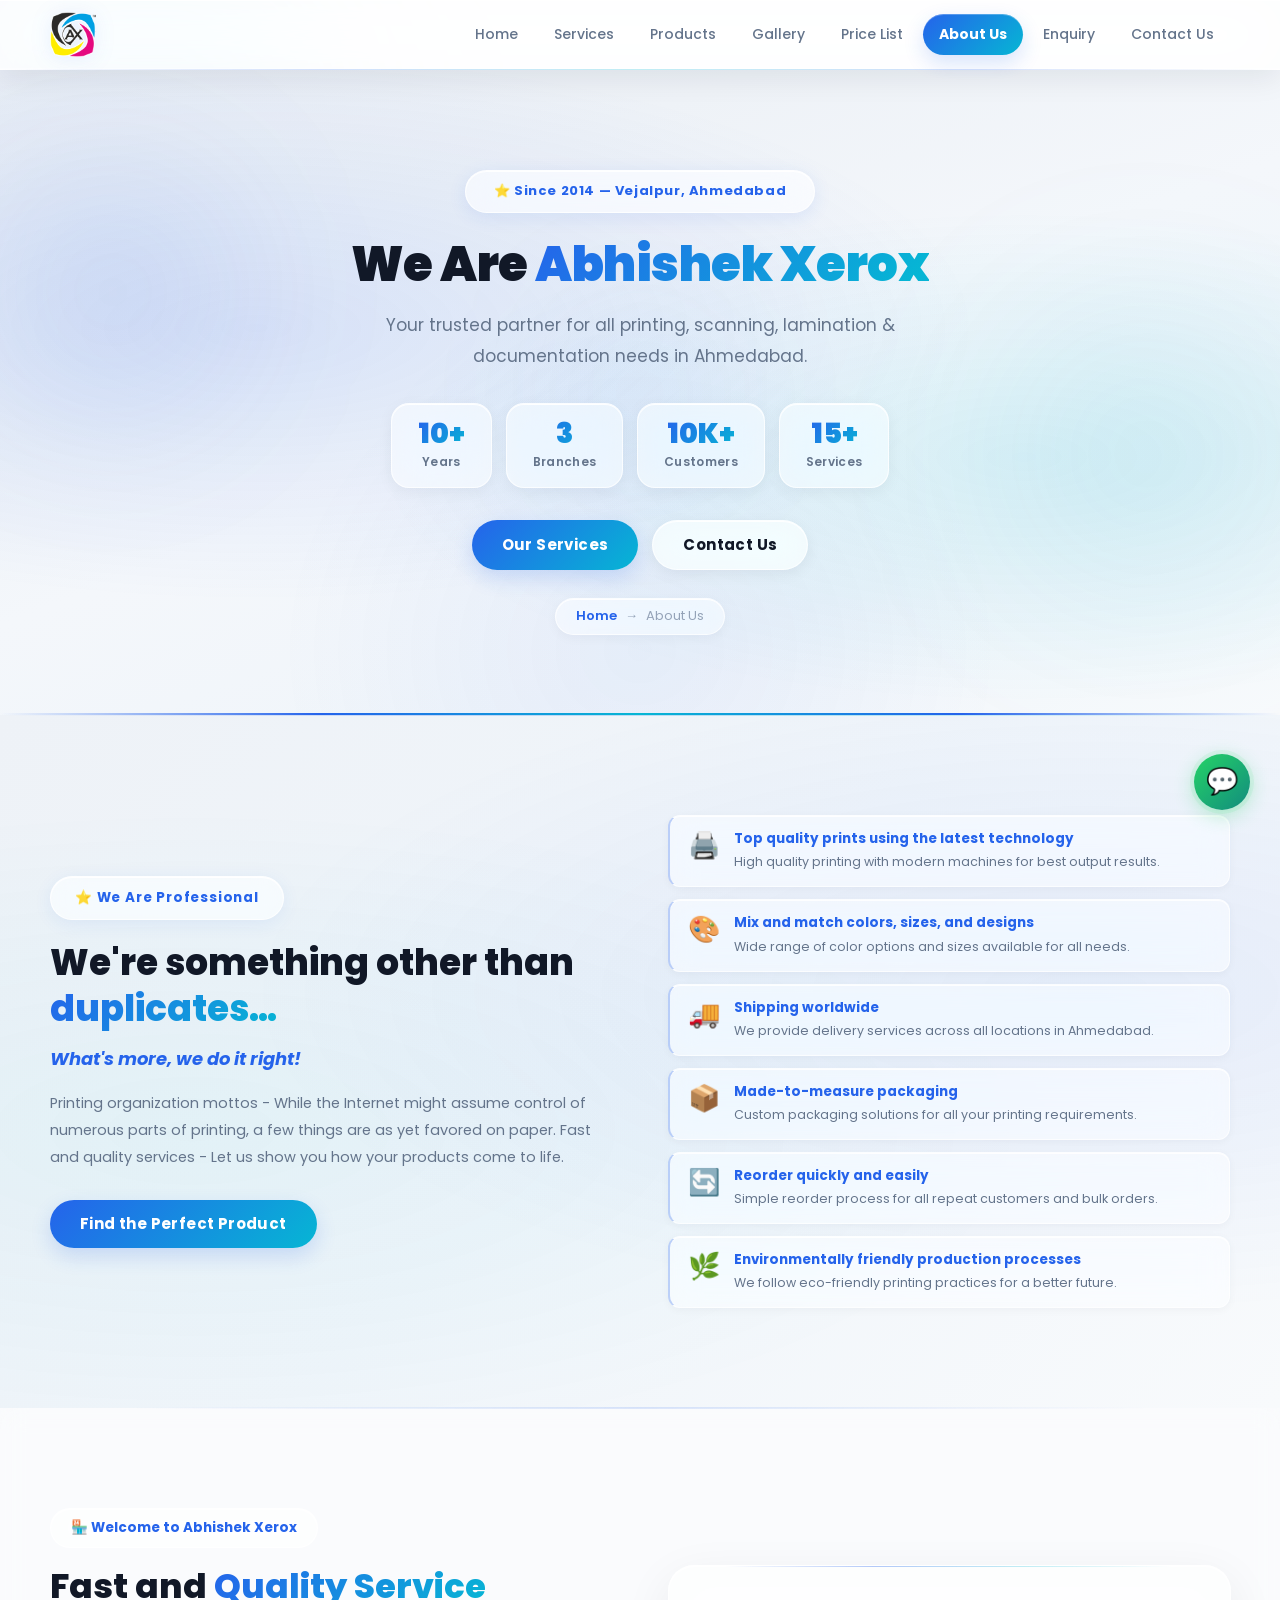
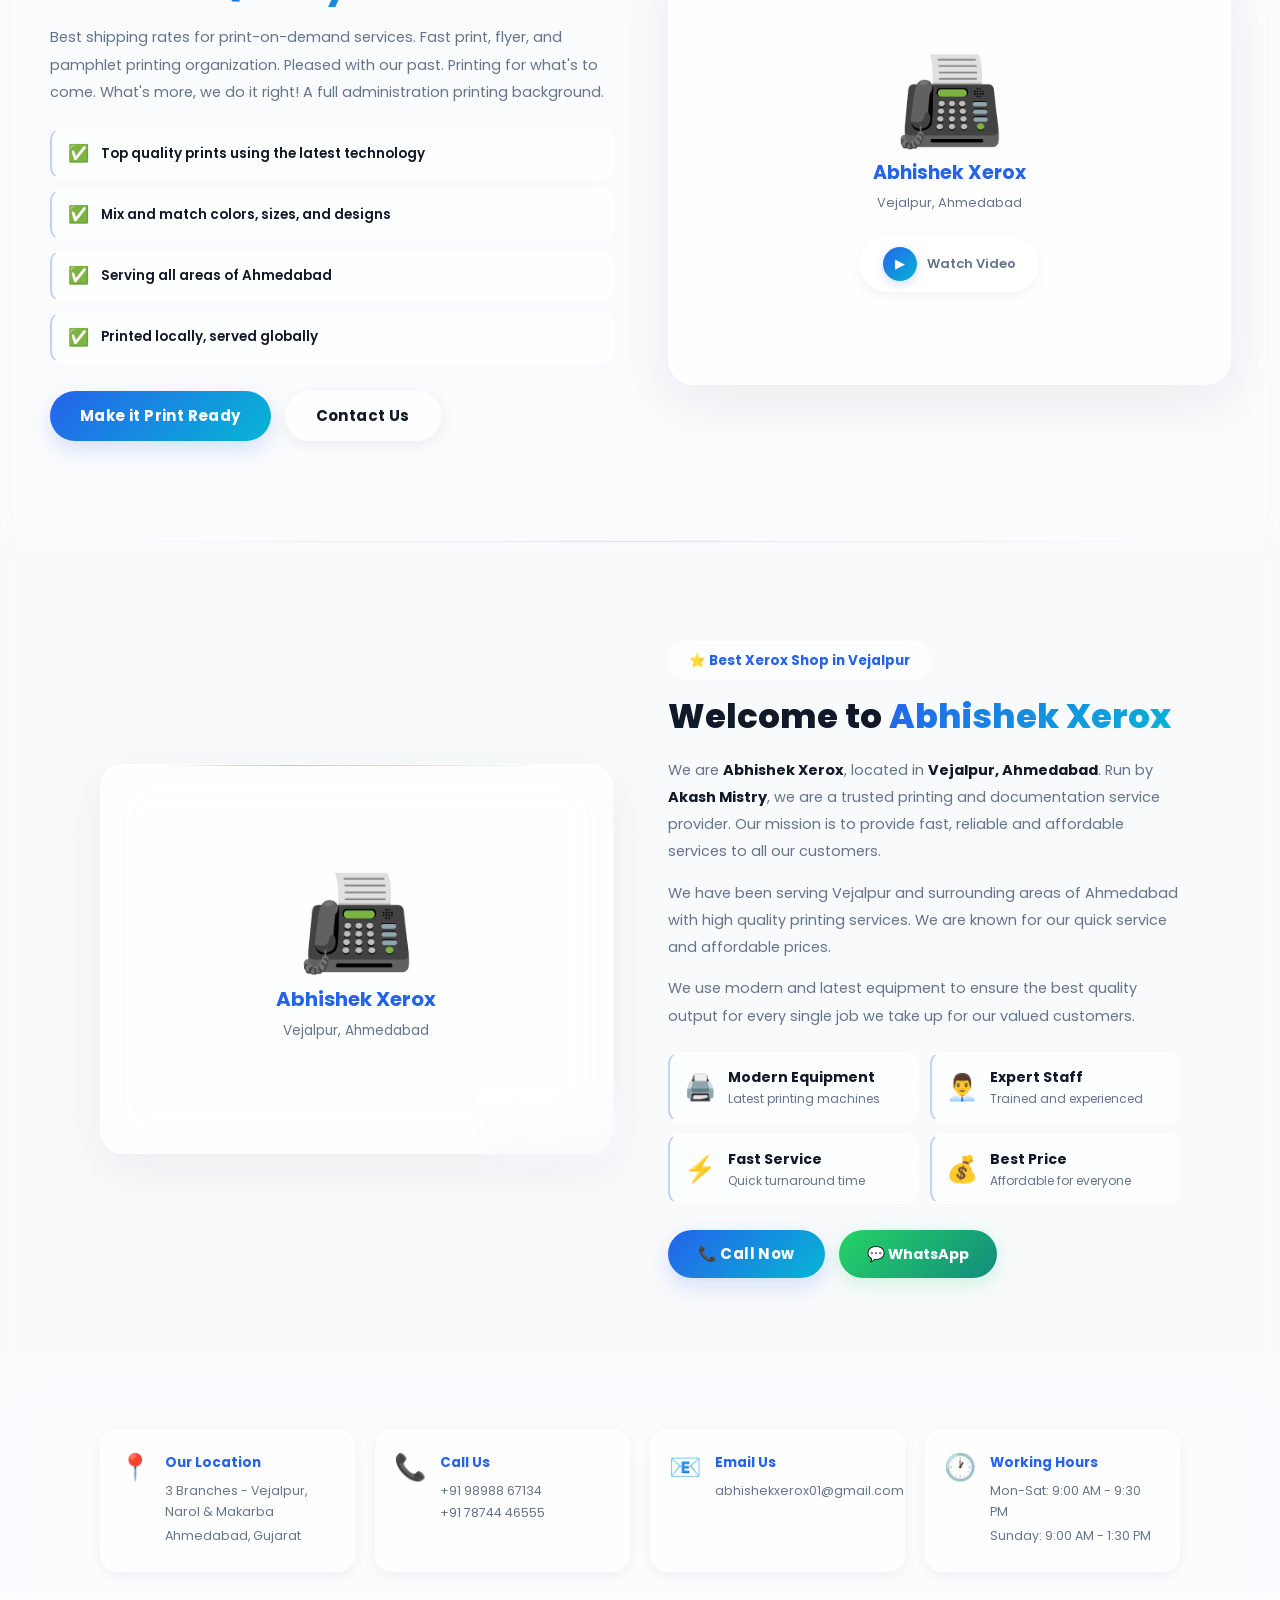
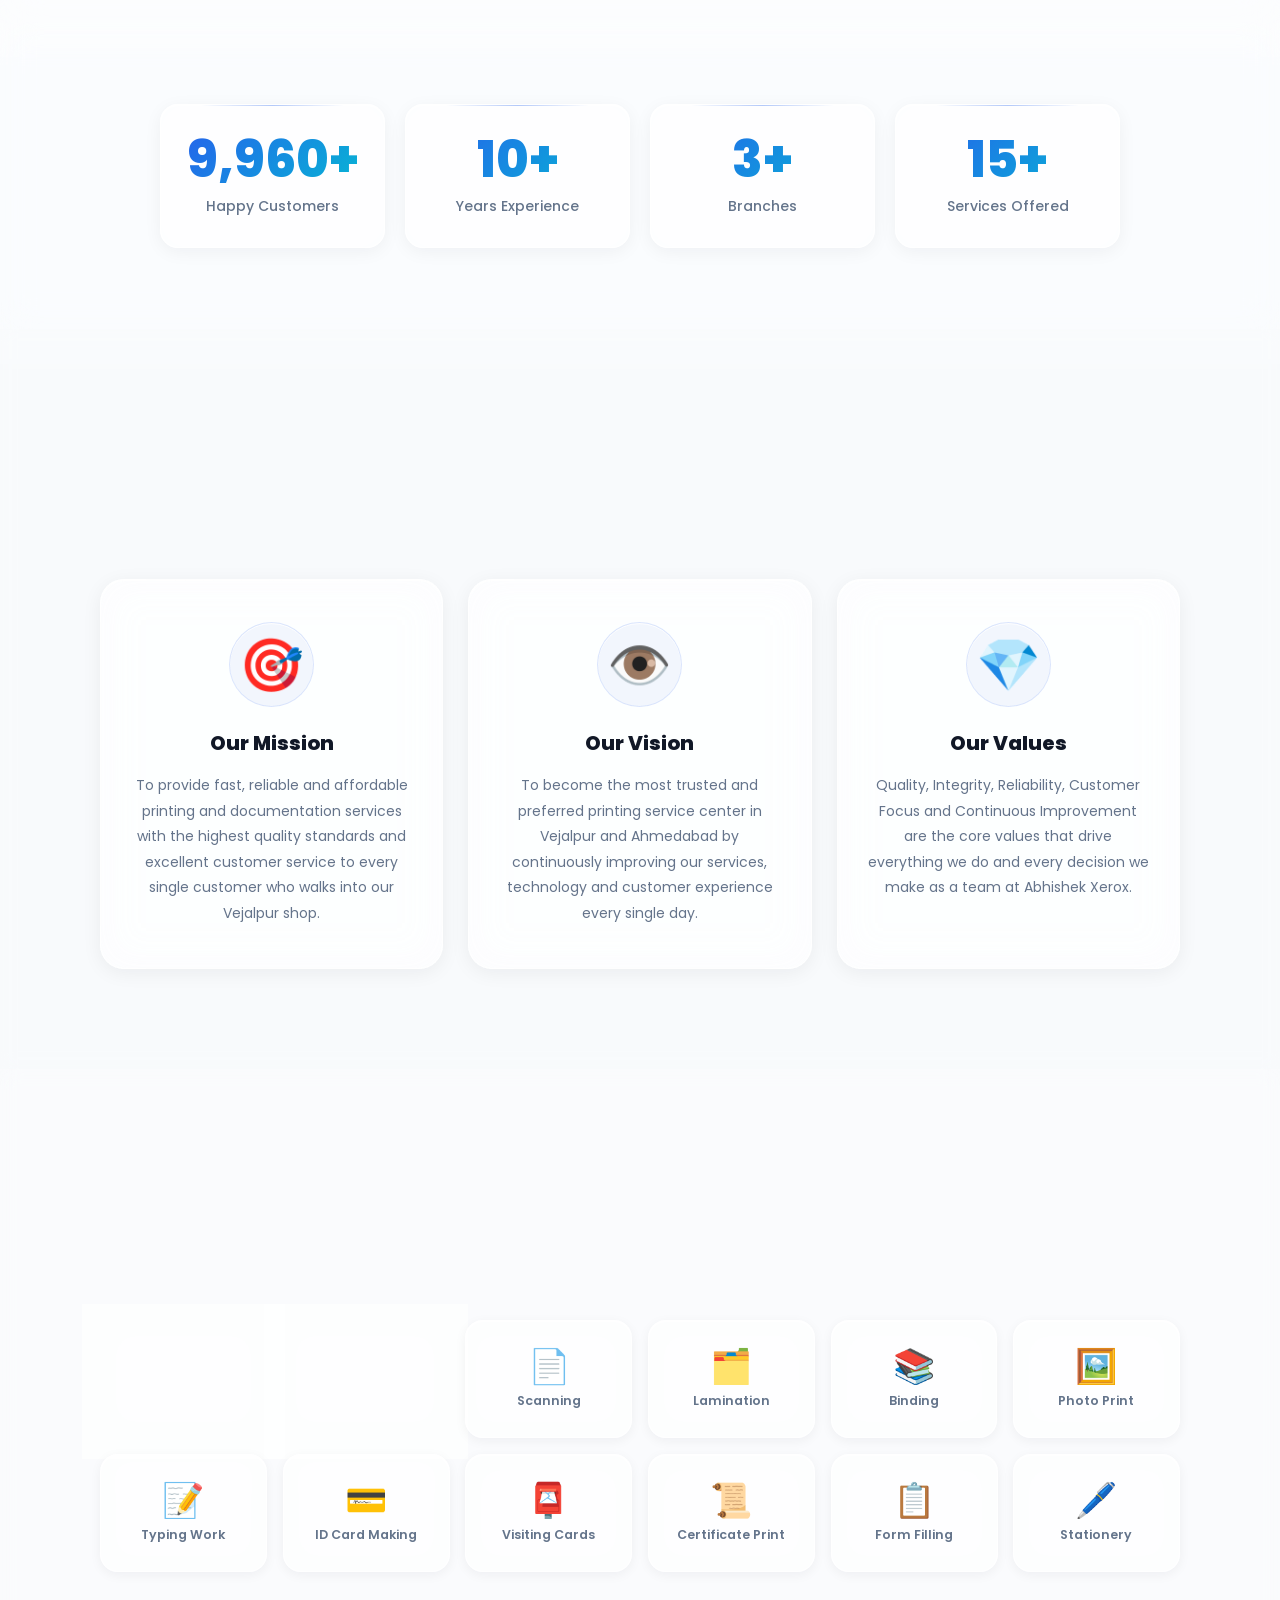
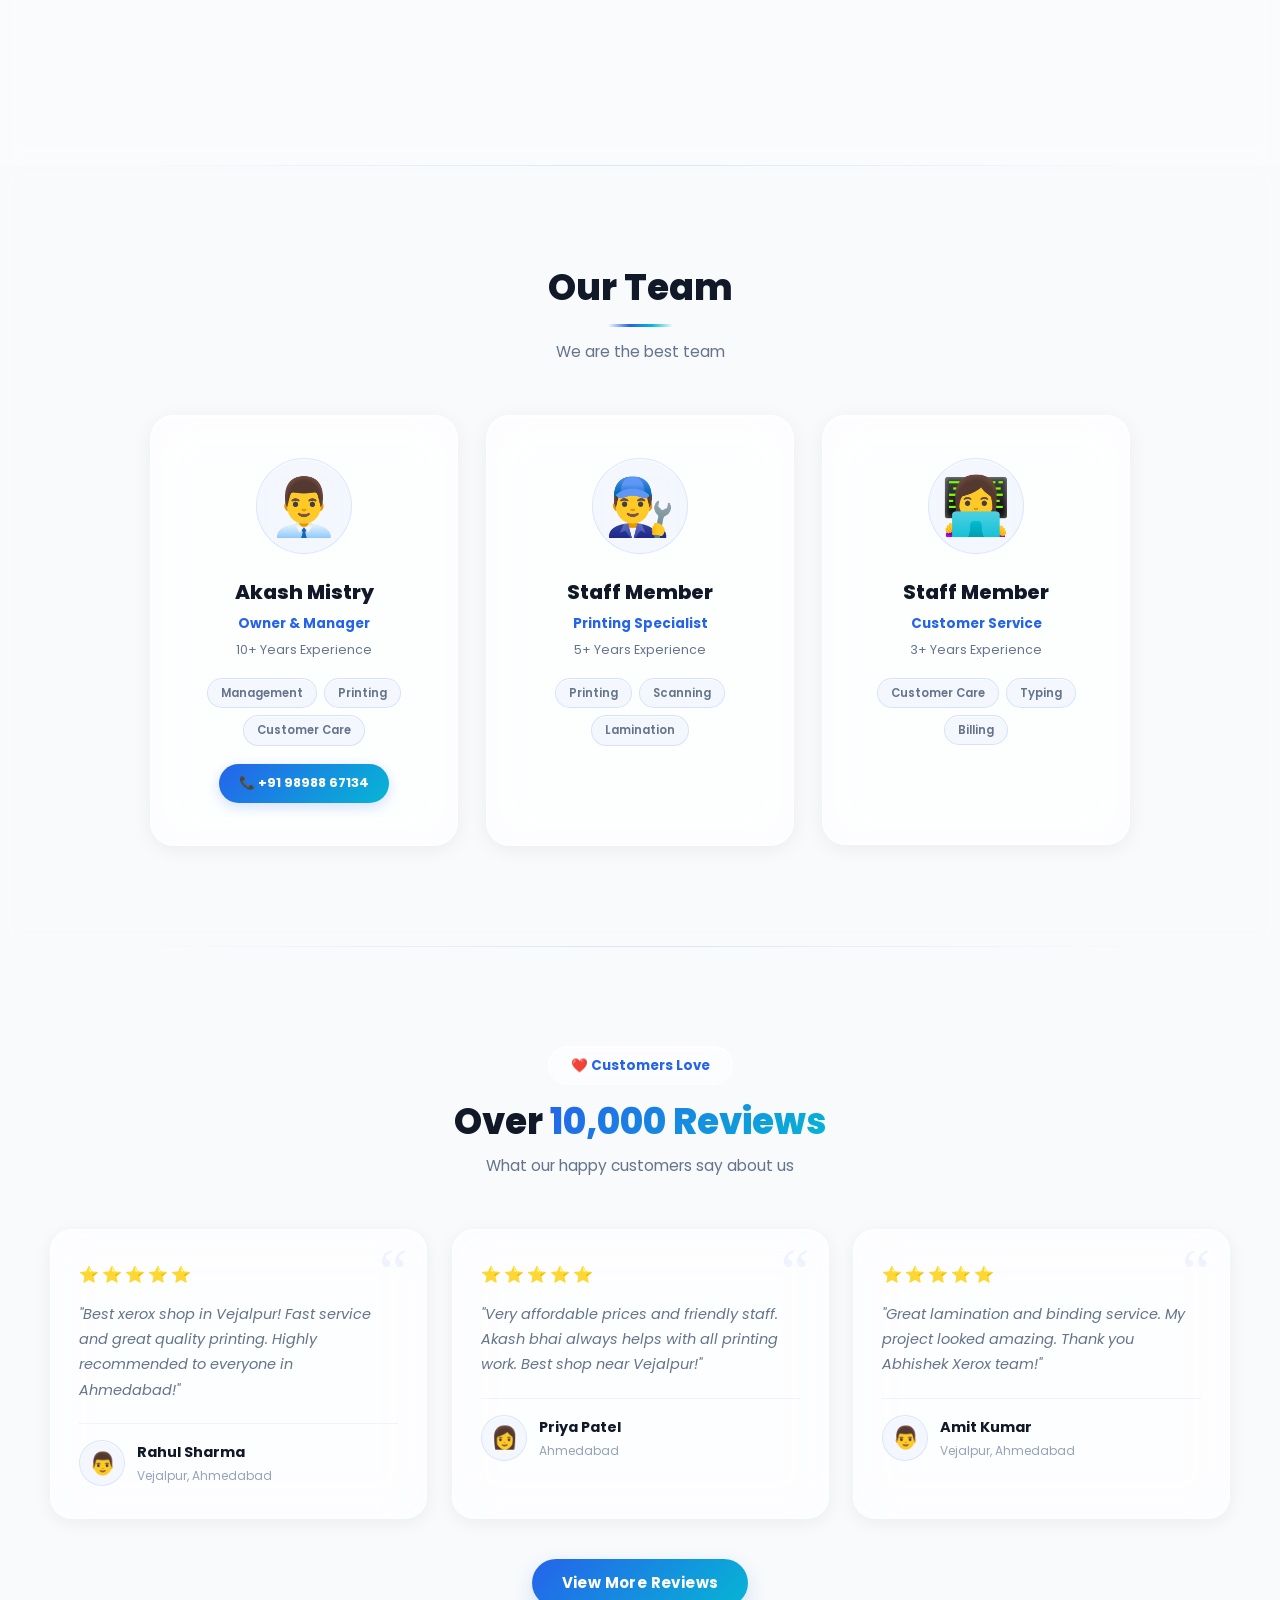
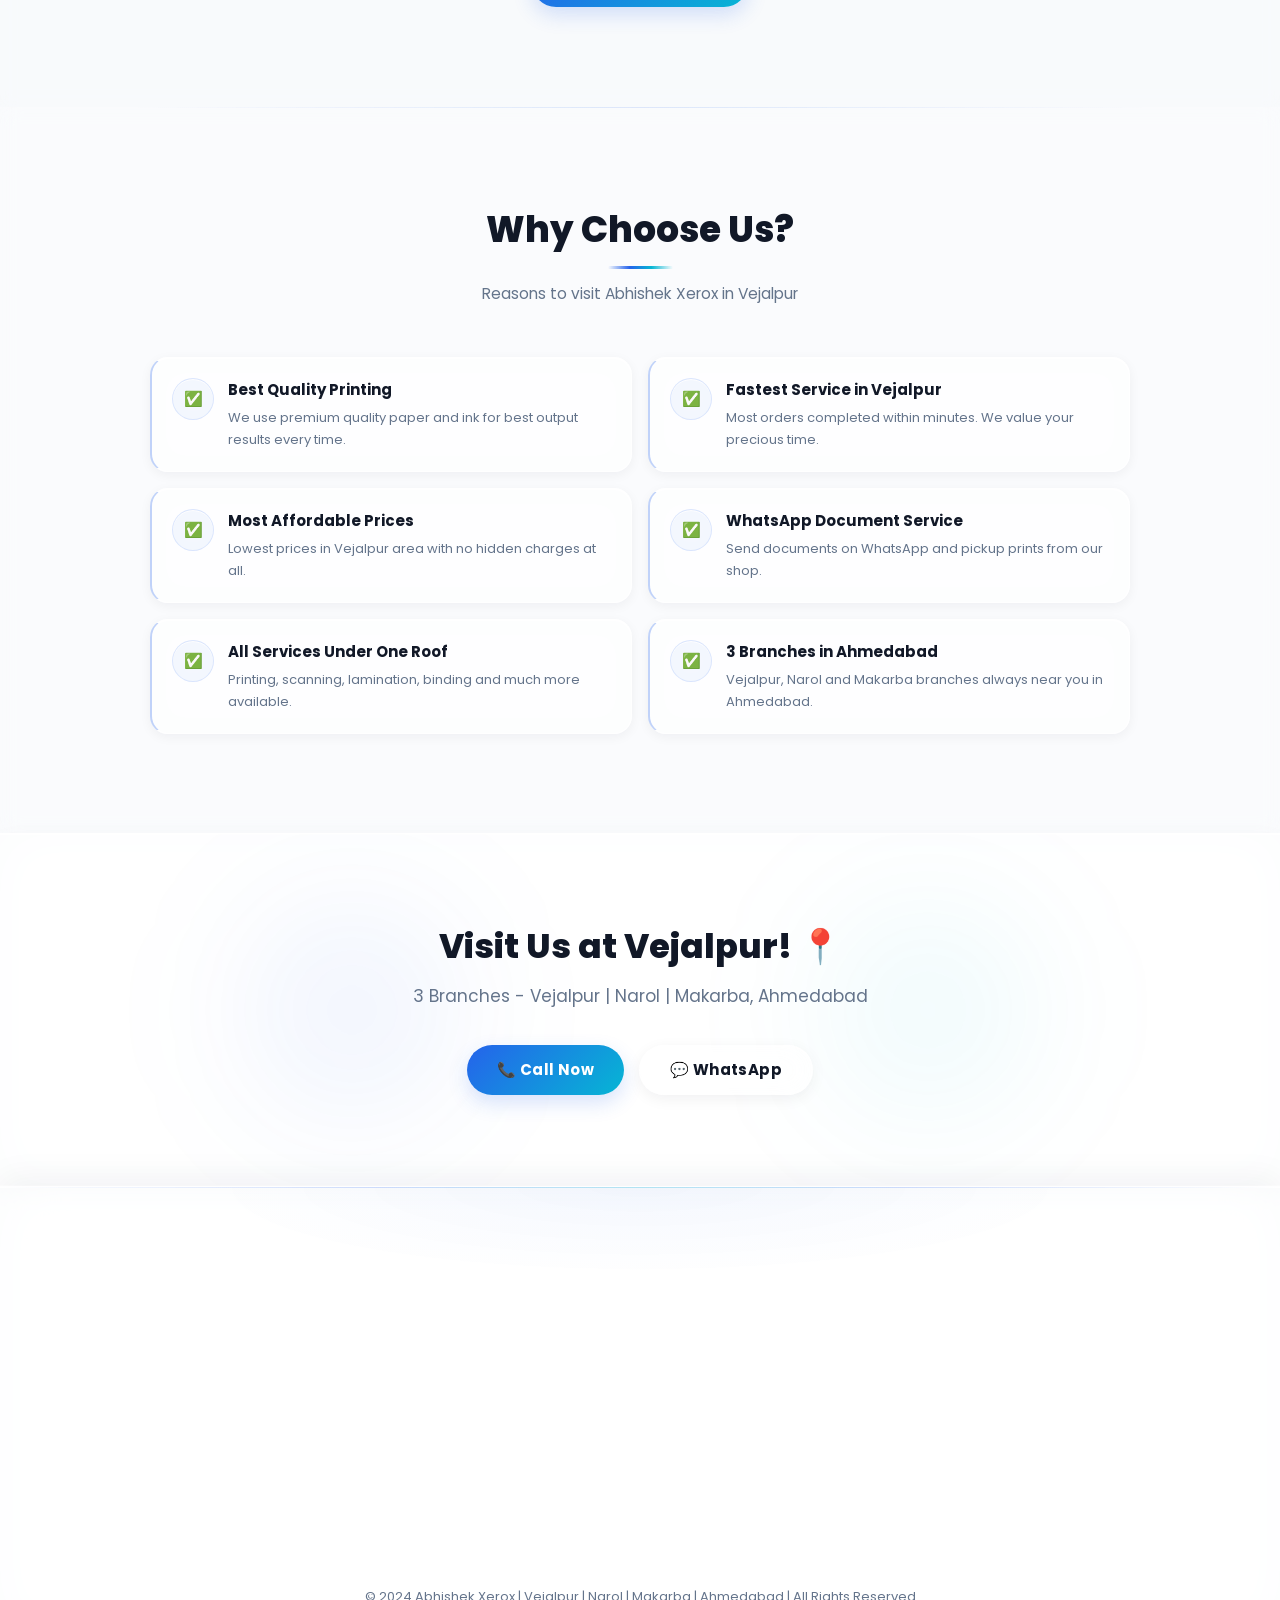
==== commit 8514faf5: "hero" ====
--- a/about.html
+++ b/about.html
@@ -88,17 +88,61 @@
     </nav>
 </header>
 
-    <!-- ========== PAGE BANNER ========== -->
-    <section class="page-banner" aria-label="About Us Banner">
-        <h2>About <span>Us</span></h2>
-        <p>Know More About Abhishek Xerox -
-            Vejalpur, Ahmedabad</p>
-        <nav class="breadcrumb" aria-label="Breadcrumb">
+    <!-- ========== ABOUT HERO - UNIQUE ========== -->
+<section class="about-hero" aria-label="About Us Hero">
+    <!-- Floating glass blobs -->
+    <div class="about-hero-blob blob-1" aria-hidden="true"></div>
+    <div class="about-hero-blob blob-2" aria-hidden="true"></div>
+    <div class="about-hero-blob blob-3" aria-hidden="true"></div>
+
+    <div class="about-hero-content">
+        <div class="about-hero-badge">
+            ⭐ Since 2014 — Vejalpur, Ahmedabad
+        </div>
+        <h1>We Are <span>Abhishek Xerox</span></h1>
+        <p>Your trusted partner for all printing,
+            scanning, lamination & documentation
+            needs in Ahmedabad.</p>
+
+        <div class="about-hero-stats">
+            <div class="about-hero-stat">
+                <h3>10+</h3>
+                <p>Years</p>
+            </div>
+            <div class="about-hero-stat">
+                <h3>3</h3>
+                <p>Branches</p>
+            </div>
+            <div class="about-hero-stat">
+                <h3>10K+</h3>
+                <p>Customers</p>
+            </div>
+            <div class="about-hero-stat">
+                <h3>15+</h3>
+                <p>Services</p>
+            </div>
+        </div>
+
+        <div class="about-hero-btns">
+            <a href="services.html" class="btn">
+                Our Services
+            </a>
+            <a href="contact.html" class="btn btn-dark">
+                Contact Us
+            </a>
+        </div>
+
+        <nav class="about-hero-breadcrumb"
+            aria-label="Breadcrumb">
             <a href="index.html">Home</a>
-            <span aria-hidden="true"> &rarr; </span>
+            <span aria-hidden="true">→</span>
             <span>About Us</span>
         </nav>
-    </section>
+    </div>
+
+    <!-- Bottom shimmer -->
+    <div class="about-hero-shimmer" aria-hidden="true"></div>
+</section>
 
     <!-- ========== PROFESSIONAL INTRO ========== -->
     <section class="pro-intro-section"
--- a/css/common.css
+++ b/css/common.css
@@ -1,8 +1,13 @@
 /* ========================================
    COMMON CSS - NAVBAR + FOOTER
    Abhishek Xerox - Vejalpur, Ahmedabad
-   Yellow Theme - Fully Responsive
-======================================== */
+   Liquid Glass Only Theme
+======================================== */
+
+/* ========================================
+   GOOGLE FONT
+======================================== */
+@import url('https://fonts.googleapis.com/css2?family=Poppins:wght@300;400;500;600;700;800;900&display=swap');
 
 /* ========================================
    RESET & BASE
@@ -18,16 +23,69 @@
 html {
     scroll-behavior: smooth;
     font-size: 16px;
+    /* ✅ overflow-x: hidden REMOVED from html
+       — prevents sticky navbar from breaking */
 }
 
 body {
-    font-family: 'Segoe UI', Tahoma, Geneva, Verdana, sans-serif;
-    background-color: #ffffff;
-    color: #333333;
-    overflow-x: hidden;
+    font-family: 'Poppins', 'Segoe UI', sans-serif;
+    background: var(--bg);
+    color: var(--text);
+    overflow-x: clip; /* ✅ clip instead of hidden — sticky safe */
     line-height: 1.6;
     -webkit-font-smoothing: antialiased;
     -moz-osx-font-smoothing: grayscale;
+    /* ✅ position: relative REMOVED — sticky safe */
+    min-height: 100vh;
+}
+
+/* ===== Liquid Background Blobs ===== */
+body::before {
+    content: "";
+    position: fixed;
+    top: -140px;
+    left: -110px;
+    width: 520px;
+    height: 520px;
+    background: radial-gradient(
+        circle,
+        rgba(37, 99, 235, 0.18),
+        transparent 62%
+    );
+    filter: blur(100px);
+    z-index: -1;
+    pointer-events: none;
+    animation: floatBlob1 18s ease-in-out infinite;
+}
+
+body::after {
+    content: "";
+    position: fixed;
+    bottom: -150px;
+    right: -120px;
+    width: 560px;
+    height: 560px;
+    background: radial-gradient(
+        circle,
+        rgba(6, 182, 212, 0.18),
+        transparent 62%
+    );
+    filter: blur(120px);
+    z-index: -1;
+    pointer-events: none;
+    animation: floatBlob2 22s ease-in-out infinite;
+}
+
+@keyframes floatBlob1 {
+    0%, 100% { transform: translate(0, 0) scale(1); }
+    33% { transform: translate(70px, 50px) scale(1.08); }
+    66% { transform: translate(-40px, 80px) scale(0.95); }
+}
+
+@keyframes floatBlob2 {
+    0%, 100% { transform: translate(0, 0) scale(1); }
+    33% { transform: translate(-70px, -50px) scale(1.1); }
+    66% { transform: translate(50px, -70px) scale(0.92); }
 }
 
 a {
@@ -52,60 +110,158 @@
 }
 
 /* ========================================
-   CSS VARIABLES - YELLOW THEME
+   SCROLLBAR - LIQUID
+======================================== */
+::-webkit-scrollbar {
+    width: 7px;
+}
+
+::-webkit-scrollbar-track {
+    background: var(--bg);
+}
+
+::-webkit-scrollbar-thumb {
+    background: linear-gradient(
+        180deg,
+        var(--primary),
+        var(--cyan)
+    );
+    border-radius: 10px;
+}
+
+::-webkit-scrollbar-thumb:hover {
+    background: linear-gradient(
+        180deg,
+        var(--cyan),
+        var(--primary)
+    );
+}
+
+/* Selection */
+::selection {
+    background: var(--primary);
+    color: #ffffff;
+}
+
+/* ========================================
+   CSS VARIABLES - LIQUID GLASS ONLY
 ======================================== */
 :root {
-    /* Colors */
-    --primary: #FFD700;
-    --primary-dark: #E6C200;
-    --primary-light: #FFF8DC;
-    --primary-ultra-light: #FFFDE7;
-
-    /* Dark Colors */
-    --dark: #1a1a1a;
-    --dark2: #2d2d2d;
-    --dark3: #3d3d3d;
-
-    /* Neutral Colors */
-    --white: #ffffff;
-    --light-bg: #FFFDE7;
-    --gray: #666666;
-    --gray-light: #999999;
-    --light-gray: #f5f5f5;
-    --text: #333333;
-    --text-light: #555555;
-    --border: #e0e0e0;
-
-    /* Brand Colors */
+    /* Core */
+    --bg: #F8FAFC;
+    --primary: #2563EB;
+    --primary-dark: #1D4ED8;
+    --primary-light: #60A5FA;
+    --cyan: #06B6D4;
+    --cyan-light: #67E8F9;
+
+    /* Glass Layers */
+    --glass: rgba(255, 255, 255, 0.60);
+    --glass-strong: rgba(255, 255, 255, 0.75);
+    --glass-soft: rgba(255, 255, 255, 0.40);
+    --glass-card: rgba(255, 255, 255, 0.55);
+    --glass-nav: rgba(255, 255, 255, 0.65);
+
+    /* Glass Borders */
+    --glass-border: rgba(255, 255, 255, 0.70);
+    --glass-border-soft: rgba(255, 255, 255, 0.45);
+    --glass-border-blue: rgba(37, 99, 235, 0.15);
+
+    /* Glass Highlights */
+    --glass-highlight: rgba(255, 255, 255, 0.90);
+    --glass-inner: inset 0 1px 0 rgba(255, 255, 255, 0.85);
+    --glass-inner-bottom: inset 0 -1px 0 rgba(255, 255, 255, 0.35);
+
+    /* Shadows */
+    --glass-shadow: 0 8px 30px rgba(15, 23, 42, 0.08);
+    --glass-shadow-lg: 0 18px 45px rgba(15, 23, 42, 0.10);
+    --glass-shadow-sm: 0 4px 15px rgba(15, 23, 42, 0.06);
+    --shadow-blue: 0 8px 20px rgba(37, 99, 235, 0.18);
+    --shadow-blue-lg: 0 12px 28px rgba(37, 99, 235, 0.24);
+    --shadow-cyan: 0 8px 20px rgba(6, 182, 212, 0.18);
+
+    /* Text */
+    --text: #111827;
+    --soft: #64748B;
+    --muted: #94A3B8;
+    --white: #FFFFFF;
+
+    /* Brand */
     --whatsapp: #25D366;
     --whatsapp-dark: #128C7E;
 
-    /* Shadows */
-    --shadow-sm: 0 2px 10px rgba(0, 0, 0, 0.08);
-    --shadow-md: 0 5px 20px rgba(0, 0, 0, 0.12);
-    --shadow-lg: 0 10px 40px rgba(0, 0, 0, 0.15);
-    --shadow-yellow: 0 5px 20px rgba(255, 215, 0, 0.3);
-    --shadow-yellow-lg: 0 8px 30px rgba(255, 215, 0, 0.4);
-
     /* Transitions */
-    --transition: all 0.3s ease;
-    --transition-fast: all 0.2s ease;
-    --transition-slow: all 0.5s ease;
-
-    /* Border Radius */
-    --radius-sm: 8px;
-    --radius-md: 12px;
-    --radius-lg: 20px;
-    --radius-xl: 30px;
-    --radius-full: 50%;
-
-    /* Spacing */
+    --transition: all 0.3s cubic-bezier(0.4, 0, 0.2, 1);
+    --transition-fast: all 0.2s cubic-bezier(0.4, 0, 0.2, 1);
+    --transition-slow: all 0.5s cubic-bezier(0.4, 0, 0.2, 1);
+    --transition-bounce: all 0.6s cubic-bezier(0.68, -0.55, 0.265, 1.55);
+
+    /* Radius */
+    --radius-sm: 12px;
+    --radius-md: 18px;
+    --radius-lg: 24px;
+    --radius-xl: 32px;
+    --radius-full: 999px;
+
+    /* Navbar */
     --navbar-height: 70px;
-    --navbar-height-mobile: 65px;
-}
-
-/* ========================================
-   NAVBAR
+    --navbar-height-mobile: 62px;
+}
+
+/* ========================================
+   LIQUID GLASS BASE HELPERS
+======================================== */
+.liquid-glass {
+    background: var(--glass);
+    backdrop-filter: blur(28px) saturate(180%) brightness(1.05);
+    -webkit-backdrop-filter: blur(28px) saturate(180%) brightness(1.05);
+    border: 1px solid var(--glass-border);
+    border-radius: var(--radius-lg);
+    box-shadow:
+        var(--glass-shadow),
+        var(--glass-inner),
+        var(--glass-inner-bottom);
+    position: relative;
+    overflow: hidden;
+}
+
+/* Liquid top reflection */
+.liquid-glass::before {
+    content: "";
+    position: absolute;
+    top: 0;
+    left: 14%;
+    right: 14%;
+    height: 1px;
+    background: linear-gradient(
+        90deg,
+        transparent,
+        rgba(255, 255, 255, 0.95),
+        transparent
+    );
+    pointer-events: none;
+    z-index: 1;
+}
+
+.liquid-glass-soft {
+    background: var(--glass-soft);
+    backdrop-filter: blur(22px) saturate(170%) brightness(1.03);
+    -webkit-backdrop-filter: blur(22px) saturate(170%) brightness(1.03);
+    border: 1px solid var(--glass-border-soft);
+    border-radius: var(--radius-md);
+    box-shadow:
+        var(--glass-shadow-sm),
+        inset 0 1px 0 rgba(255, 255, 255, 0.75);
+    position: relative;
+    overflow: hidden;
+}
+
+/* ========================================
+   HEADER - STICKY FIXED
+   ✅ position: sticky kaam kare mate:
+   1. html ma overflow-x: hidden nahi
+   2. body ma overflow-x: clip use karyu
+   3. body ma position: relative nahi
 ======================================== */
 header {
     position: sticky;
@@ -114,16 +270,54 @@
     width: 100%;
 }
 
+/* ========================================
+   NAVBAR - Liquid Glass
+======================================== */
 .navbar {
     display: flex;
     justify-content: space-between;
     align-items: center;
-    background-color: var(--dark);
+    background: var(--glass-nav);
+    backdrop-filter: blur(30px) saturate(200%) brightness(1.06);
+    -webkit-backdrop-filter: blur(30px) saturate(200%) brightness(1.06);
     padding: 0 50px;
     height: var(--navbar-height);
-    box-shadow: 0 2px 15px rgba(0, 0, 0, 0.3);
-    transition: box-shadow 0.3s ease;
-    position: relative;
+    border-bottom: 1px solid rgba(255, 255, 255, 0.65);
+    box-shadow:
+        var(--glass-shadow),
+        inset 0 1px 0 rgba(255, 255, 255, 0.92),
+        inset 0 -1px 0 rgba(255, 255, 255, 0.35);
+    transition: var(--transition);
+    position: relative;
+}
+
+/* Bottom liquid shimmer line */
+.navbar::after {
+    content: "";
+    position: absolute;
+    bottom: -1px;
+    left: 0;
+    right: 0;
+    height: 1px;
+    background: linear-gradient(
+        90deg,
+        transparent 0%,
+        rgba(37, 99, 235, 0.20) 25%,
+        rgba(6, 182, 212, 0.25) 50%,
+        rgba(37, 99, 235, 0.20) 75%,
+        transparent 100%
+    );
+}
+
+/* Navbar scrolled - stronger glass */
+.navbar.scrolled {
+    background: var(--glass-strong);
+    backdrop-filter: blur(35px) saturate(220%) brightness(1.08);
+    -webkit-backdrop-filter: blur(35px) saturate(220%) brightness(1.08);
+    box-shadow:
+        0 10px 35px rgba(15, 23, 42, 0.10),
+        inset 0 1px 0 rgba(255, 255, 255, 0.95),
+        inset 0 -1px 0 rgba(255, 255, 255, 0.40);
 }
 
 /* ========== LOGO ========== */
@@ -137,41 +331,34 @@
     text-decoration: none;
 }
 
-/* ✅ Image Logo */
 .logo-img {
-    height: 48px;
+    height: 46px;
     width: auto;
-    max-width: 180px;
+    max-width: 175px;
     object-fit: contain;
     display: block;
     transition: var(--transition);
-    filter: brightness(1);
+    filter: drop-shadow(0 2px 10px rgba(37, 99, 235, 0.10));
 }
 
 .logo-img:hover {
-    opacity: 0.88;
-    transform: scale(1.03);
-    filter: brightness(1.1)
-        drop-shadow(0 0 8px rgba(255, 215, 0, 0.5));
-}
-
-/* ✅ Text Logo (fallback) */
+    opacity: 0.92;
+    transform: scale(1.04);
+    filter: drop-shadow(0 6px 18px rgba(37, 99, 235, 0.20));
+}
+
+/* Text logo fallback */
 .logo h1 {
     color: var(--primary);
-    font-size: 22px;
+    font-size: 21px;
     font-weight: 800;
     letter-spacing: 0.5px;
-    cursor: pointer;
+    white-space: nowrap;
     transition: var(--transition);
-    white-space: nowrap;
 }
 
 .logo h1 span {
-    color: var(--white);
-}
-
-.logo h1:hover {
-    opacity: 0.9;
+    color: var(--text);
 }
 
 /* ========== NAV LINKS ========== */
@@ -182,22 +369,56 @@
 }
 
 .nav-links li a {
-    color: var(--white);
+    color: var(--soft);
     font-size: 14px;
     font-weight: 500;
-    padding: 8px 14px;
-    border-radius: 25px;
+    padding: 9px 16px;
+    border-radius: var(--radius-full);
     transition: var(--transition);
     display: block;
     white-space: nowrap;
     position: relative;
-}
-
-.nav-links li a:hover,
+    overflow: hidden;
+    text-decoration: none;
+}
+
+/* Hover liquid fill */
+.nav-links li a::before {
+    content: "";
+    position: absolute;
+    inset: 0;
+    background: rgba(37, 99, 235, 0.06);
+    border-radius: var(--radius-full);
+    transform: scale(0.75);
+    opacity: 0;
+    transition: var(--transition);
+}
+
+.nav-links li a:hover::before {
+    transform: scale(1);
+    opacity: 1;
+}
+
+.nav-links li a:hover {
+    color: var(--primary);
+}
+
+/* Active link - gradient pill */
 .nav-links li a.active {
-    background-color: var(--primary);
-    color: var(--dark);
+    background: linear-gradient(
+        135deg,
+        var(--primary) 0%,
+        var(--cyan) 100%
+    );
+    color: #ffffff;
     font-weight: 700;
+    box-shadow:
+        var(--shadow-blue),
+        inset 0 1px 0 rgba(255, 255, 255, 0.25);
+}
+
+.nav-links li a.active::before {
+    display: none;
 }
 
 /* ========== HAMBURGER ========== */
@@ -209,25 +430,73 @@
     padding: 8px 5px;
     z-index: 1001;
     flex-shrink: 0;
+    background: none;
+    border: none;
+    outline: none;
 }
 
 .hamburger span {
     width: 26px;
     height: 2.5px;
-    background-color: var(--primary);
+    background: linear-gradient(
+        90deg,
+        var(--primary),
+        var(--cyan)
+    );
     border-radius: 3px;
-    transition: 0.35s ease;
+    transition: 0.35s cubic-bezier(0.4, 0, 0.2, 1);
     display: block;
     transform-origin: center;
 }
 
 /* ========================================
-   FOOTER
+   FOOTER - LIQUID GLASS
 ======================================== */
 footer {
-    background-color: var(--dark);
-    color: var(--white);
-    padding: 60px 50px 25px;
+    background: rgba(255, 255, 255, 0.52);
+    backdrop-filter: blur(30px) saturate(180%) brightness(1.04);
+    -webkit-backdrop-filter: blur(30px) saturate(180%) brightness(1.04);
+    color: var(--text);
+    padding: 65px 50px 25px;
+    position: relative;
+    border-top: 1px solid rgba(255, 255, 255, 0.68);
+    box-shadow:
+        0 -8px 32px rgba(15, 23, 42, 0.05),
+        inset 0 1px 0 rgba(255, 255, 255, 0.88);
+}
+
+/* Top liquid shimmer */
+footer::before {
+    content: "";
+    position: absolute;
+    top: 0;
+    left: 0;
+    right: 0;
+    height: 1px;
+    background: linear-gradient(
+        90deg,
+        transparent 0%,
+        rgba(37, 99, 235, 0.22) 30%,
+        rgba(6, 182, 212, 0.28) 50%,
+        rgba(37, 99, 235, 0.22) 70%,
+        transparent 100%
+    );
+}
+
+/* Inner soft glow */
+footer::after {
+    content: "";
+    position: absolute;
+    top: 0;
+    left: 15%;
+    right: 15%;
+    height: 90px;
+    background: radial-gradient(
+        ellipse at top,
+        rgba(37, 99, 235, 0.05),
+        transparent 70%
+    );
+    pointer-events: none;
 }
 
 .footer-grid {
@@ -236,23 +505,48 @@
     gap: 35px;
     max-width: 1200px;
     margin: 0 auto 35px;
-}
-
-/* ✅ Footer Columns */
+    position: relative;
+    z-index: 1;
+}
+
+/* Footer Column Headings */
 .footer-col h3 {
     color: var(--primary);
-    font-size: 17px;
+    font-size: 16px;
     margin-bottom: 18px;
     font-weight: 700;
-    padding-bottom: 10px;
-    border-bottom: 2px solid var(--dark3);
-}
-
-.footer-col > p {
-    color: #aaaaaa;
+    padding-bottom: 12px;
+    position: relative;
+}
+
+/* Gradient underline */
+.footer-col h3::after {
+    content: "";
+    position: absolute;
+    bottom: 0;
+    left: 0;
+    width: 35px;
+    height: 2px;
+    background: linear-gradient(
+        90deg,
+        var(--primary),
+        var(--cyan),
+        transparent
+    );
+    border-radius: 10px;
+    transition: var(--transition);
+}
+
+.footer-col:hover h3::after {
+    width: 55px;
+}
+
+.footer-col > p,
+.footer-col p {
+    color: var(--soft);
     font-size: 13.5px;
     line-height: 1.85;
-    margin-bottom: 4px;
+    margin-bottom: 5px;
 }
 
 .footer-col ul li {
@@ -260,7 +554,7 @@
 }
 
 .footer-col ul li a {
-    color: #aaaaaa;
+    color: var(--soft);
     font-size: 13.5px;
     transition: var(--transition);
     display: inline-block;
@@ -273,7 +567,16 @@
     padding-left: 8px;
 }
 
-/* ✅ Footer Social Icons */
+/* Override inline styles from HTML */
+.footer-col a[style] {
+    color: var(--soft) !important;
+}
+
+.footer-col a[style]:hover {
+    color: var(--primary) !important;
+}
+
+/* Footer Social Icons - Liquid Glass */
 .footer-social {
     display: flex;
     gap: 10px;
@@ -282,33 +585,40 @@
 }
 
 .footer-social a {
-    font-size: 20px;
+    font-size: 19px;
     transition: var(--transition);
     display: inline-flex;
     align-items: center;
     justify-content: center;
-    width: 40px;
-    height: 40px;
-    background-color: var(--dark2);
-    border-radius: var(--radius-full);
-    border: 1px solid var(--dark3);
+    width: 42px;
+    height: 42px;
+    background: rgba(255, 255, 255, 0.50);
+    border-radius: 50%;
+    border: 1px solid rgba(255, 255, 255, 0.70);
     text-decoration: none;
     flex-shrink: 0;
+    backdrop-filter: blur(12px) saturate(160%);
+    -webkit-backdrop-filter: blur(12px) saturate(160%);
+    box-shadow:
+        var(--glass-shadow-sm),
+        inset 0 1px 0 rgba(255, 255, 255, 0.82);
 }
 
 .footer-social a:hover {
-    transform: scale(1.15) translateY(-3px);
-    background-color: var(--primary);
-    border-color: var(--primary);
-    box-shadow: var(--shadow-yellow);
-}
-
-/* ✅ Footer Bottom */
+    transform: scale(1.12) translateY(-4px);
+    background: rgba(37, 99, 235, 0.08);
+    border-color: rgba(37, 99, 235, 0.22);
+    box-shadow:
+        0 10px 22px rgba(37, 99, 235, 0.14),
+        inset 0 1px 0 rgba(255, 255, 255, 0.80);
+}
+
+/* Footer Bottom */
 .footer-bottom {
     text-align: center;
     padding-top: 22px;
-    border-top: 1px solid var(--dark3);
-    color: #888888;
+    border-top: 1px solid rgba(255, 255, 255, 0.50);
+    color: var(--soft);
     font-size: 13px;
     max-width: 1200px;
     margin: 0 auto;
@@ -317,75 +627,127 @@
     align-items: center;
     flex-wrap: wrap;
     gap: 8px;
-}
-
-/* ========================================
-   BUTTONS
-======================================== */
+    position: relative;
+    z-index: 1;
+}
+
+/* ========================================
+   BUTTONS - LIQUID GLASS STYLE
+======================================== */
+
+/* Primary - Liquid Gradient */
 .btn {
     display: inline-flex;
     align-items: center;
     justify-content: center;
     padding: 12px 30px;
-    background-color: var(--primary);
-    color: var(--dark);
-    border-radius: var(--radius-xl);
+    background: linear-gradient(
+        135deg,
+        var(--primary) 0%,
+        var(--cyan) 100%
+    );
+    color: #ffffff;
+    border-radius: var(--radius-full);
     font-size: 15px;
     font-weight: 700;
     transition: var(--transition);
-    border: 2px solid var(--primary);
+    border: none;
     cursor: pointer;
     text-decoration: none;
     white-space: nowrap;
-    letter-spacing: 0.3px;
+    letter-spacing: 0.4px;
     gap: 6px;
     font-family: inherit;
+    position: relative;
+    overflow: hidden;
+    box-shadow: var(--shadow-blue);
+}
+
+/* Shine sweep */
+.btn::before {
+    content: "";
+    position: absolute;
+    top: 0;
+    left: -100%;
+    width: 100%;
+    height: 100%;
+    background: linear-gradient(
+        120deg,
+        transparent 0%,
+        rgba(255, 255, 255, 0.32) 50%,
+        transparent 100%
+    );
+    transition: 0.6s ease;
+}
+
+.btn:hover::before {
+    left: 100%;
 }
 
 .btn:hover {
-    background-color: var(--primary-dark);
     transform: translateY(-3px);
-    box-shadow: var(--shadow-yellow-lg);
+    box-shadow: var(--shadow-blue-lg);
 }
 
 .btn:active {
     transform: translateY(-1px);
-    box-shadow: var(--shadow-yellow);
-}
-
-/* Dark Button */
+    box-shadow: var(--shadow-blue);
+}
+
+/* Secondary - Liquid Glass */
 .btn-dark {
-    background-color: transparent;
-    color: var(--white);
-    border: 2px solid var(--primary);
+    background: var(--glass);
+    backdrop-filter: blur(18px) saturate(180%) brightness(1.05);
+    -webkit-backdrop-filter: blur(18px) saturate(180%) brightness(1.05);
+    color: var(--text);
+    border: 1px solid var(--glass-border);
+    box-shadow:
+        var(--glass-shadow-sm),
+        inset 0 1px 0 rgba(255, 255, 255, 0.88);
 }
 
 .btn-dark:hover {
-    background-color: var(--primary);
-    color: var(--dark);
-}
-
-/* WhatsApp Button */
+    background: rgba(37, 99, 235, 0.07);
+    border-color: rgba(37, 99, 235, 0.22);
+    color: var(--primary);
+    box-shadow:
+        0 10px 24px rgba(37, 99, 235, 0.12),
+        inset 0 1px 0 rgba(255, 255, 255, 0.80);
+}
+
+/* WhatsApp */
 .btn-whatsapp {
-    background-color: var(--whatsapp);
-    color: var(--white);
-    border-color: var(--whatsapp);
+    background: linear-gradient(
+        135deg,
+        var(--whatsapp),
+        var(--whatsapp-dark)
+    );
+    color: #ffffff;
+    border: none;
+    box-shadow: 0 8px 20px rgba(37, 211, 102, 0.20);
+}
+
+.btn-whatsapp::before {
+    background: linear-gradient(
+        120deg,
+        transparent,
+        rgba(255, 255, 255, 0.25),
+        transparent
+    );
 }
 
 .btn-whatsapp:hover {
-    background-color: var(--whatsapp-dark);
-    border-color: var(--whatsapp-dark);
-    color: var(--white);
-    box-shadow: 0 8px 25px rgba(37, 211, 102, 0.4);
+    box-shadow: 0 12px 28px rgba(37, 211, 102, 0.28);
+    color: #ffffff;
     transform: translateY(-3px);
 }
 
-/* Outline Dark Button */
+/* Outline - Liquid Glass */
 .btn-outline-dark {
-    background-color: transparent;
-    color: var(--dark);
-    border: 2px solid var(--dark);
-    border-radius: var(--radius-xl);
+    background: rgba(255, 255, 255, 0.38);
+    color: var(--primary);
+    border: 1px solid rgba(37, 99, 235, 0.22);
+    border-radius: var(--radius-full);
     padding: 12px 30px;
     font-size: 15px;
     font-weight: 700;
@@ -396,13 +758,43 @@
     justify-content: center;
     white-space: nowrap;
     font-family: inherit;
+    position: relative;
+    overflow: hidden;
+    backdrop-filter: blur(16px) saturate(160%);
+    -webkit-backdrop-filter: blur(16px) saturate(160%);
+    box-shadow:
+        var(--glass-shadow-sm),
+        inset 0 1px 0 rgba(255, 255, 255, 0.80);
+}
+
+.btn-outline-dark::before {
+    content: "";
+    position: absolute;
+    top: 0;
+    left: -100%;
+    width: 100%;
+    height: 100%;
+    background: linear-gradient(
+        120deg,
+        transparent,
+        rgba(37, 99, 235, 0.08),
+        transparent
+    );
+    transition: 0.6s ease;
+}
+
+.btn-outline-dark:hover::before {
+    left: 100%;
 }
 
 .btn-outline-dark:hover {
-    background-color: var(--dark);
+    background: rgba(37, 99, 235, 0.07);
+    border-color: rgba(37, 99, 235, 0.30);
     color: var(--primary);
     transform: translateY(-3px);
-    box-shadow: 0 8px 25px rgba(0, 0, 0, 0.2);
+    box-shadow:
+        0 10px 22px rgba(37, 99, 235, 0.10),
+        inset 0 1px 0 rgba(255, 255, 255, 0.80);
 }
 
 /* ========================================
@@ -415,76 +807,101 @@
 .section-title {
     text-align: center;
     font-size: 36px;
-    color: var(--dark);
+    color: var(--text);
     margin-bottom: 12px;
     font-weight: 800;
     line-height: 1.25;
 }
 
+.section-title span {
+    background: linear-gradient(
+        135deg,
+        var(--primary),
+        var(--cyan)
+    );
+    -webkit-background-clip: text;
+    -webkit-text-fill-color: transparent;
+    background-clip: text;
+}
+
+/* Gradient underline */
 .section-title::after {
     content: '';
     display: block;
     width: 65px;
-    height: 4px;
-    background: linear-gradient(90deg, var(--primary), #FFA500);
-    margin: 12px auto 0;
-    border-radius: 2px;
+    height: 3px;
+    background: linear-gradient(
+        90deg,
+        transparent,
+        var(--primary),
+        var(--cyan),
+        transparent
+    );
+    margin: 14px auto 0;
+    border-radius: 10px;
 }
 
 .section-subtitle {
     text-align: center;
-    color: var(--gray);
+    color: var(--soft);
     font-size: 15.5px;
     margin-bottom: 50px;
     max-width: 580px;
     margin-left: auto;
     margin-right: auto;
-    line-height: 1.65;
+    line-height: 1.7;
     padding: 0 15px;
 }
 
 /* ========================================
-   PAGE BANNER
+   PAGE BANNER - LIQUID GLASS
 ======================================== */
 .page-banner {
-    background: linear-gradient(
-        135deg,
-        var(--dark) 0%,
-        var(--dark2) 100%
-    );
-    color: var(--white);
+    background: var(--glass-card);
+    backdrop-filter: blur(28px) saturate(180%) brightness(1.05);
+    -webkit-backdrop-filter: blur(28px) saturate(180%) brightness(1.05);
+    color: var(--text);
     text-align: center;
-    padding: 65px 20px;
-    border-bottom: 5px solid var(--primary);
+    padding: 75px 20px;
+    border-bottom: 1px solid var(--glass-border);
     position: relative;
     overflow: hidden;
-}
-
+    box-shadow:
+        0 8px 24px rgba(15, 23, 42, 0.05),
+        inset 0 1px 0 rgba(255, 255, 255, 0.85);
+}
+
+/* Center glow */
 .page-banner::before {
     content: '';
     position: absolute;
-    inset: 0;
+    top: 50%;
+    left: 50%;
+    transform: translate(-50%, -50%);
+    width: 620px;
+    height: 320px;
     background: radial-gradient(
         ellipse at center,
-        rgba(255, 215, 0, 0.06) 0%,
+        rgba(37, 99, 235, 0.08),
+        rgba(6, 182, 212, 0.05),
         transparent 65%
     );
     pointer-events: none;
 }
 
+/* Bottom shimmer */
 .page-banner::after {
     content: '';
     position: absolute;
-    bottom: -2px;
-    left: -5%;
-    right: -5%;
-    height: 5px;
+    bottom: 0;
+    left: 10%;
+    right: 10%;
+    height: 1px;
     background: linear-gradient(
         90deg,
         transparent,
         var(--primary),
-        #FFA500,
-        var(--primary),
+        var(--cyan),
         transparent
     );
 }
@@ -496,14 +913,22 @@
     position: relative;
     z-index: 1;
     line-height: 1.2;
+    color: var(--text);
 }
 
 .page-banner h2 span {
-    color: var(--primary);
+    background: linear-gradient(
+        135deg,
+        var(--primary),
+        var(--cyan)
+    );
+    -webkit-background-clip: text;
+    -webkit-text-fill-color: transparent;
+    background-clip: text;
 }
 
 .page-banner > p {
-    color: #cccccc;
+    color: var(--soft);
     font-size: 16px;
     position: relative;
     z-index: 1;
@@ -513,7 +938,7 @@
 .breadcrumb {
     margin-top: 12px;
     font-size: 13px;
-    color: #999999;
+    color: var(--muted);
     position: relative;
     z-index: 1;
     display: flex;
@@ -527,44 +952,65 @@
     color: var(--primary);
     font-weight: 600;
     text-decoration: none;
-    transition: color 0.3s ease;
+    transition: var(--transition);
 }
 
 .breadcrumb a:hover {
-    color: var(--white);
-}
-
-/* ========================================
-   CTA SECTION
+    color: var(--cyan);
+}
+
+/* ========================================
+   CTA SECTION - LIQUID GLASS
 ======================================== */
 .cta-section {
-    background: linear-gradient(
-        135deg,
-        var(--primary) 0%,
-        var(--primary-dark) 100%
-    );
+    background: var(--glass);
+    backdrop-filter: blur(28px) saturate(180%) brightness(1.05);
+    -webkit-backdrop-filter: blur(28px) saturate(180%) brightness(1.05);
+    border-top: 1px solid var(--glass-border);
+    border-bottom: 1px solid var(--glass-border);
     text-align: center;
-    padding: 80px 20px;
-    color: var(--dark);
+    padding: 90px 20px;
+    color: var(--text);
     position: relative;
     overflow: hidden;
-}
-
+    box-shadow:
+        0 8px 24px rgba(15, 23, 42, 0.04),
+        inset 0 1px 0 rgba(255, 255, 255, 0.82);
+}
+
+/* Left glow blob */
 .cta-section::before {
     content: '';
     position: absolute;
-    inset: 0;
-    background:
-        radial-gradient(
-            circle at 15% 50%,
-            rgba(255, 255, 255, 0.12) 0%,
-            transparent 50%
-        ),
-        radial-gradient(
-            circle at 85% 50%,
-            rgba(255, 255, 255, 0.08) 0%,
-            transparent 50%
-        );
+    top: 50%;
+    left: 15%;
+    transform: translateY(-50%);
+    width: 320px;
+    height: 320px;
+    background: radial-gradient(
+        circle,
+        rgba(37, 99, 235, 0.10),
+        transparent 68%
+    );
+    filter: blur(65px);
+    pointer-events: none;
+}
+
+/* Right glow blob */
+.cta-section::after {
+    content: '';
+    position: absolute;
+    top: 50%;
+    right: 15%;
+    transform: translateY(-50%);
+    width: 320px;
+    height: 320px;
+    background: radial-gradient(
+        circle,
+        rgba(6, 182, 212, 0.09),
+        transparent 68%
+    );
+    filter: blur(65px);
     pointer-events: none;
 }
 
@@ -575,12 +1021,24 @@
     position: relative;
     z-index: 1;
     line-height: 1.3;
+    color: var(--text);
+}
+
+.cta-section h2 span {
+    background: linear-gradient(
+        135deg,
+        var(--primary),
+        var(--cyan)
+    );
+    -webkit-background-clip: text;
+    -webkit-text-fill-color: transparent;
+    background-clip: text;
 }
 
 .cta-section > p {
     font-size: 17px;
-    margin-bottom: 30px;
-    color: rgba(26, 26, 26, 0.8);
+    margin-bottom: 35px;
+    color: var(--soft);
     position: relative;
     z-index: 1;
     max-width: 500px;
@@ -597,86 +1055,77 @@
     z-index: 1;
 }
 
-.cta-section .btn {
-    background-color: var(--dark);
-    color: var(--primary);
-    border-color: var(--dark);
-}
-
-.cta-section .btn:hover {
-    background-color: var(--white);
-    color: var(--dark);
-    border-color: var(--white);
-    box-shadow: 0 8px 25px rgba(0, 0, 0, 0.2);
-}
-
-.cta-section .btn-dark {
-    background-color: transparent;
-    color: var(--dark);
-    border-color: var(--dark);
-}
-
-.cta-section .btn-dark:hover {
-    background-color: var(--dark);
-    color: var(--primary);
-}
-
-/* ========================================
-   WHATSAPP FLOAT BUTTON
+/* ========================================
+   WHATSAPP FLOAT - LIQUID
 ======================================== */
 .whatsapp-float {
     position: fixed;
     bottom: 90px;
     right: 30px;
-    width: 54px;
-    height: 54px;
-    background-color: var(--whatsapp);
-    border-radius: var(--radius-full);
+    width: 56px;
+    height: 56px;
+    background: linear-gradient(
+        135deg,
+        var(--whatsapp),
+        var(--whatsapp-dark)
+    );
+    border-radius: 50%;
     display: flex;
     align-items: center;
     justify-content: center;
     font-size: 26px;
     text-decoration: none;
-    box-shadow: 0 5px 20px rgba(37, 211, 102, 0.45);
+    box-shadow:
+        0 5px 20px rgba(37, 211, 102, 0.32),
+        0 0 0 4px rgba(37, 211, 102, 0.08);
     z-index: 998;
     transition: var(--transition);
     animation: waPulse 2.5s ease-in-out infinite;
 }
 
 .whatsapp-float:hover {
-    transform: scale(1.12);
-    box-shadow: 0 8px 30px rgba(37, 211, 102, 0.65);
+    transform: scale(1.12) translateY(-3px);
+    box-shadow:
+        0 10px 35px rgba(37, 211, 102, 0.48),
+        0 0 0 6px rgba(37, 211, 102, 0.12);
     animation-play-state: paused;
 }
 
 @keyframes waPulse {
     0%, 100% {
-        box-shadow: 0 5px 20px rgba(37, 211, 102, 0.45);
+        box-shadow:
+            0 5px 20px rgba(37, 211, 102, 0.32),
+            0 0 0 0px rgba(37, 211, 102, 0.10);
     }
     50% {
-        box-shadow: 0 5px 35px rgba(37, 211, 102, 0.7),
-                    0 0 0 8px rgba(37, 211, 102, 0.1);
-    }
-}
-
-/* ========================================
-   SCROLL TOP BUTTON
+        box-shadow:
+            0 5px 35px rgba(37, 211, 102, 0.48),
+            0 0 0 10px rgba(37, 211, 102, 0.04);
+    }
+}
+
+/* ========================================
+   SCROLL TOP - LIQUID GLASS
 ======================================== */
 #scrollTop {
     display: none;
     position: fixed;
     bottom: 28px;
     right: 28px;
-    width: 46px;
-    height: 46px;
-    background: linear-gradient(135deg, var(--primary), #FFA500);
-    color: var(--dark);
-    border: none;
-    border-radius: var(--radius-full);
+    width: 48px;
+    height: 48px;
+    background: var(--glass-strong);
+    backdrop-filter: blur(18px) saturate(180%) brightness(1.05);
+    -webkit-backdrop-filter: blur(18px) saturate(180%) brightness(1.05);
+    color: var(--primary);
+    border: 1px solid var(--glass-border);
+    border-radius: 50%;
     font-size: 18px;
     font-weight: 800;
     cursor: pointer;
-    box-shadow: var(--shadow-yellow);
+    box-shadow:
+        var(--glass-shadow-sm),
+        inset 0 1px 0 rgba(255, 255, 255, 0.88);
     z-index: 999;
     transition: var(--transition);
     align-items: center;
@@ -685,29 +1134,37 @@
 }
 
 #scrollTop:hover {
-    background: var(--dark);
-    color: var(--primary);
-    transform: scale(1.1) translateY(-3px);
-    box-shadow: 0 8px 25px rgba(0, 0, 0, 0.3);
-}
-
-/* ========================================
-   SUCCESS / TOAST MESSAGE
+    background: rgba(37, 99, 235, 0.08);
+    border-color: rgba(37, 99, 235, 0.22);
+    color: var(--primary-dark);
+    transform: translateY(-4px);
+    box-shadow:
+        0 10px 24px rgba(37, 99, 235, 0.14),
+        inset 0 1px 0 rgba(255, 255, 255, 0.82);
+}
+
+/* ========================================
+   TOAST / SUCCESS MESSAGE - LIQUID GLASS
 ======================================== */
 .success-message,
 .success-popup {
     position: fixed;
     top: 85px;
     right: 20px;
-    background: var(--dark);
+    background: rgba(255, 255, 255, 0.85);
+    backdrop-filter: blur(22px) saturate(180%) brightness(1.05);
+    -webkit-backdrop-filter: blur(22px) saturate(180%) brightness(1.05);
     color: var(--primary);
     padding: 16px 22px;
     border-radius: var(--radius-md);
     font-size: 14px;
     font-weight: 600;
     z-index: 9999;
-    box-shadow: 0 5px 25px rgba(0, 0, 0, 0.25);
-    border-left: 4px solid var(--primary);
+    box-shadow:
+        0 10px 30px rgba(15, 23, 42, 0.08),
+        inset 0 1px 0 rgba(255, 255, 255, 0.88);
+    border: 1px solid rgba(255, 255, 255, 0.72);
+    border-left: 3px solid var(--primary);
     max-width: 360px;
     width: calc(100% - 40px);
     animation: slideInRight 0.4s ease forwards;
@@ -726,14 +1183,65 @@
 }
 
 /* ========================================
-   LOGO IMAGE - RESPONSIVE
+   ANIMATIONS
+======================================== */
+@keyframes fadeInUp {
+    from { opacity: 0; transform: translateY(35px); }
+    to   { opacity: 1; transform: translateY(0); }
+}
+
+@keyframes fadeInDown {
+    from { opacity: 0; transform: translateY(-35px); }
+    to   { opacity: 1; transform: translateY(0); }
+}
+
+@keyframes fadeIn {
+    from { opacity: 0; }
+    to   { opacity: 1; }
+}
+
+@keyframes scaleIn {
+    from { opacity: 0; transform: scale(0.85); }
+    to   { opacity: 1; transform: scale(1); }
+}
+
+/* ========================================
+   UTILITY CLASSES
+======================================== */
+.text-center { text-align: center; }
+.text-left   { text-align: left; }
+.text-right  { text-align: right; }
+
+.mt-10 { margin-top: 10px; }
+.mt-20 { margin-top: 20px; }
+.mt-30 { margin-top: 30px; }
+.mb-10 { margin-bottom: 10px; }
+.mb-20 { margin-bottom: 20px; }
+.mb-30 { margin-bottom: 30px; }
+
+.d-flex  { display: flex; }
+.d-none  { display: none; }
+.d-block { display: block; }
+.w-100   { width: 100%; }
+.h-100   { height: 100%; }
+
+/* ========================================
+   RESPONSIVE - 1200px
 ======================================== */
 @media (max-width: 1200px) {
     .navbar {
         padding: 0 35px;
     }
-}
-
+
+    .footer-grid {
+        grid-template-columns: 1.4fr 1fr 1fr 1fr;
+        gap: 28px;
+    }
+}
+
+/* ========================================
+   RESPONSIVE - 1024px
+======================================== */
 @media (max-width: 1024px) {
     .navbar {
         padding: 0 25px;
@@ -741,17 +1249,21 @@
 
     .nav-links li a {
         font-size: 13.5px;
-        padding: 7px 12px;
+        padding: 8px 13px;
     }
 
     .footer-grid {
         grid-template-columns: repeat(2, 1fr);
-        gap: 28px;
-    }
-}
-
-/* ========================================
-   RESPONSIVE - TABLET 768px
+        gap: 26px;
+    }
+
+    .section-title {
+        font-size: 30px;
+    }
+}
+
+/* ========================================
+   RESPONSIVE - 768px TABLET / MOBILE
 ======================================== */
 @media (max-width: 768px) {
 
@@ -768,15 +1280,20 @@
 
     /* Logo */
     .logo-img {
-        height: 42px;
-        max-width: 145px;
+        height: 40px;
+        max-width: 140px;
     }
 
     .logo h1 {
-        font-size: 19px;
-    }
-
-    /* Nav Links - Mobile Menu */
+        font-size: 18px;
+    }
+
+    /* Hamburger */
+    .hamburger {
+        display: flex;
+    }
+
+    /* Mobile Nav - Liquid Glass Dropdown */
     .nav-links {
         display: none;
         flex-direction: column;
@@ -784,25 +1301,31 @@
         top: var(--navbar-height-mobile);
         left: 0;
         right: 0;
-        background-color: var(--dark);
-        padding: 12px 16px 18px;
+        background: rgba(255, 255, 255, 0.90);
+        backdrop-filter: blur(32px) saturate(200%) brightness(1.06);
+        -webkit-backdrop-filter: blur(32px) saturate(200%) brightness(1.06);
+        padding: 14px 16px 20px;
         gap: 4px;
-        border-top: 3px solid var(--primary);
-        box-shadow: 0 12px 30px rgba(0, 0, 0, 0.35);
+        border-top: 1px solid rgba(255, 255, 255, 0.70);
+        border-bottom: 1px solid rgba(255, 255, 255, 0.55);
+        box-shadow:
+            0 18px 45px rgba(15, 23, 42, 0.08),
+            inset 0 1px 0 rgba(255, 255, 255, 0.90);
         max-height: calc(100vh - var(--navbar-height-mobile));
         overflow-y: auto;
         -webkit-overflow-scrolling: touch;
+        z-index: 999;
     }
 
     .nav-links.active {
         display: flex;
-        animation: slideDown 0.3s ease;
+        animation: slideDown 0.30s cubic-bezier(0.4, 0, 0.2, 1);
     }
 
     @keyframes slideDown {
         from {
             opacity: 0;
-            transform: translateY(-10px);
+            transform: translateY(-14px);
         }
         to {
             opacity: 1;
@@ -811,18 +1334,32 @@
     }
 
     .nav-links li a {
-        padding: 11px 18px;
+        padding: 12px 18px;
         border-radius: var(--radius-sm);
         font-size: 14.5px;
         width: 100%;
-    }
-
-    /* Hamburger */
-    .hamburger {
-        display: flex;
-    }
-
-    /* Section Titles */
+        color: var(--text);
+        border: 1px solid transparent;
+        transition: var(--transition);
+    }
+
+    .nav-links li a:hover {
+        background: rgba(37, 99, 235, 0.05);
+        border-color: rgba(37, 99, 235, 0.10);
+        color: var(--primary);
+    }
+
+    .nav-links li a.active {
+        background: linear-gradient(
+            135deg,
+            var(--primary),
+            var(--cyan)
+        );
+        color: #ffffff;
+        border-color: transparent;
+    }
+
+    /* Sections */
     .section-title {
         font-size: 26px;
     }
@@ -861,7 +1398,7 @@
 
     /* Page Banner */
     .page-banner {
-        padding: 45px 18px;
+        padding: 50px 18px;
     }
 
     .page-banner h2 {
@@ -874,7 +1411,7 @@
 
     /* CTA */
     .cta-section {
-        padding: 55px 18px;
+        padding: 65px 18px;
     }
 
     .cta-section h2 {
@@ -914,7 +1451,7 @@
         font-size: 16px;
     }
 
-    /* Toast message */
+    /* Toast */
     .success-message,
     .success-popup {
         top: 72px;
@@ -926,21 +1463,19 @@
 }
 
 /* ========================================
-   RESPONSIVE - MOBILE 480px
+   RESPONSIVE - 480px MOBILE
 ======================================== */
 @media (max-width: 480px) {
 
-    /* Logo */
     .logo-img {
-        height: 38px;
-        max-width: 125px;
+        height: 37px;
+        max-width: 122px;
     }
 
     .logo h1 {
-        font-size: 17px;
-    }
-
-    /* Section */
+        font-size: 16px;
+    }
+
     .section-title {
         font-size: 22px;
     }
@@ -950,29 +1485,25 @@
         margin-bottom: 28px;
     }
 
-    /* Page Banner */
     .page-banner {
-        padding: 40px 15px;
+        padding: 42px 15px;
     }
 
     .page-banner h2 {
         font-size: 24px;
     }
 
-    /* Footer */
     .footer-grid {
         grid-template-columns: 1fr;
         gap: 20px;
     }
 
-    /* Buttons */
     .btn,
     .btn-outline-dark {
         padding: 10px 20px;
         font-size: 13.5px;
     }
 
-    /* CTA */
     .cta-section h2 {
         font-size: 22px;
     }
@@ -981,27 +1512,27 @@
         font-size: 14px;
     }
 
-    /* WhatsApp */
     .whatsapp-float {
         bottom: 75px;
         right: 14px;
-        width: 47px;
-        height: 47px;
+        width: 48px;
+        height: 48px;
         font-size: 22px;
     }
 }
 
 /* ========================================
-   RESPONSIVE - SMALL MOBILE 360px
+   RESPONSIVE - 360px SMALL MOBILE
 ======================================== */
 @media (max-width: 360px) {
+
     .navbar {
         padding: 0 12px;
     }
 
     .logo-img {
-        height: 34px;
-        max-width: 110px;
+        height: 33px;
+        max-width: 108px;
     }
 
     .logo h1 {
@@ -1010,7 +1541,7 @@
 
     .nav-links li a {
         font-size: 14px;
-        padding: 10px 15px;
+        padding: 11px 15px;
     }
 
     .page-banner h2 {
@@ -1027,27 +1558,6 @@
         font-size: 13px;
     }
 }
-
-/* ========================================
-   UTILITY CLASSES
-======================================== */
-.text-center { text-align: center; }
-.text-left { text-align: left; }
-.text-right { text-align: right; }
-
-.mt-10 { margin-top: 10px; }
-.mt-20 { margin-top: 20px; }
-.mt-30 { margin-top: 30px; }
-.mb-10 { margin-bottom: 10px; }
-.mb-20 { margin-bottom: 20px; }
-.mb-30 { margin-bottom: 30px; }
-
-.d-flex { display: flex; }
-.d-none { display: none; }
-.d-block { display: block; }
-
-.w-100 { width: 100%; }
-.h-100 { height: 100%; }
 
 /* ========================================
    PRINT STYLES
@@ -1062,12 +1572,13 @@
     }
 
     body {
-        color: #000000;
+        color: #000;
+        background: #fff;
     }
 
     .page-banner {
         background: #f5f5f5 !important;
-        color: #000000 !important;
-        border: 2px solid #FFD700;
+        color: #000 !important;
+        border: 1px solid #2563EB;
     }
 }
--- a/css/about.css
+++ b/css/about.css
@@ -1,38 +1,568 @@
 /* ========================================
    ABOUT PAGE CSS - about.css
-   Abhishek Xerox - Yellow Theme
-   Fully Responsive & Optimized
+   Abhishek Xerox - Liquid Glass Only Theme
+   Blue + Cyan Palette - Fully Responsive
 ======================================== */
 
 /* ========================================
-   PROFESSIONAL INTRO
+   PROFESSIONAL INTRO - Liquid Glass
 ======================================== */
+
+/* ========================================
+   ABOUT HERO - UNIQUE PREMIUM SECTION
+   Different from common page-banner
+======================================== */
+.about-hero {
+    background:
+        radial-gradient(
+            ellipse at 20% 40%,
+            rgba(37, 99, 235, 0.12) 0%,
+            transparent 50%
+        ),
+        radial-gradient(
+            ellipse at 80% 60%,
+            rgba(6, 182, 212, 0.10) 0%,
+            transparent 45%
+        ),
+        radial-gradient(
+            ellipse at 50% 90%,
+            rgba(37, 99, 235, 0.06) 0%,
+            transparent 40%
+        ),
+        linear-gradient(
+            160deg,
+            #E8EDF5 0%,
+            #EEF2F7 25%,
+            #F4F7FB 50%,
+            #F0F5FA 75%,
+            #F8FAFC 100%
+        );
+    color: var(--text);
+    text-align: center;
+    padding: 100px 20px 80px;
+    position: relative;
+    overflow: hidden;
+    min-height: 420px;
+    display: flex;
+    flex-direction: column;
+    align-items: center;
+    justify-content: center;
+}
+
+/* ===== Floating Glass Blobs ===== */
+.about-hero-blob {
+    position: absolute;
+    border-radius: 50%;
+    pointer-events: none;
+    z-index: 0;
+}
+
+.about-hero-blob.blob-1 {
+    top: 5%;
+    left: -6%;
+    width: 380px;
+    height: 380px;
+    background: radial-gradient(
+        circle,
+        rgba(37, 99, 235, 0.14),
+        transparent 65%
+    );
+    filter: blur(75px);
+    animation: aboutBlob1 14s ease-in-out infinite;
+}
+
+.about-hero-blob.blob-2 {
+    bottom: 8%;
+    right: -6%;
+    width: 420px;
+    height: 420px;
+    background: radial-gradient(
+        circle,
+        rgba(6, 182, 212, 0.12),
+        transparent 65%
+    );
+    filter: blur(90px);
+    animation: aboutBlob2 18s ease-in-out infinite;
+}
+
+.about-hero-blob.blob-3 {
+    top: 50%;
+    left: 50%;
+    transform: translate(-50%, -50%);
+    width: 300px;
+    height: 300px;
+    background: radial-gradient(
+        circle,
+        rgba(37, 99, 235, 0.06),
+        transparent 70%
+    );
+    filter: blur(60px);
+    animation: aboutBlob3 12s ease-in-out infinite;
+}
+
+@keyframes aboutBlob1 {
+    0%, 100% { transform: translate(0, 0) scale(1); }
+    33% { transform: translate(50px, 35px) scale(1.08); }
+    66% { transform: translate(-30px, 50px) scale(0.94); }
+}
+
+@keyframes aboutBlob2 {
+    0%, 100% { transform: translate(0, 0) scale(1); }
+    33% { transform: translate(-45px, -30px) scale(1.10); }
+    66% { transform: translate(35px, -50px) scale(0.92); }
+}
+
+@keyframes aboutBlob3 {
+    0%, 100% { transform: translate(-50%, -50%) scale(1); }
+    50% { transform: translate(-45%, -55%) scale(1.15); }
+}
+
+/* ===== Hero Content ===== */
+.about-hero-content {
+    position: relative;
+    z-index: 1;
+    max-width: 780px;
+    width: 100%;
+    padding: 0 15px;
+}
+
+/* ===== Hero Badge - Liquid Glass Pill ===== */
+.about-hero-badge {
+    display: inline-block;
+    background: rgba(255, 255, 255, 0.62);
+    backdrop-filter: blur(18px) saturate(180%);
+    -webkit-backdrop-filter: blur(18px) saturate(180%);
+    color: var(--primary);
+    padding: 10px 28px;
+    border-radius: 999px;
+    font-size: 13px;
+    font-weight: 700;
+    margin-bottom: 24px;
+    letter-spacing: 0.6px;
+    border: 1px solid rgba(255, 255, 255, 0.75);
+    box-shadow:
+        0 4px 18px rgba(37, 99, 235, 0.10),
+        inset 0 1px 0 rgba(255, 255, 255, 0.90);
+    animation: aboutBadgeGlow 3s ease-in-out infinite;
+}
+
+@keyframes aboutBadgeGlow {
+    0%, 100% {
+        box-shadow:
+            0 4px 18px rgba(37, 99, 235, 0.10),
+            inset 0 1px 0 rgba(255, 255, 255, 0.90);
+    }
+    50% {
+        box-shadow:
+            0 6px 28px rgba(37, 99, 235, 0.18),
+            inset 0 1px 0 rgba(255, 255, 255, 0.90);
+    }
+}
+
+/* ===== Hero Title ===== */
+.about-hero-content h1 {
+    font-size: 48px;
+    font-weight: 900;
+    margin-bottom: 18px;
+    line-height: 1.15;
+    color: var(--text);
+    letter-spacing: -0.5px;
+}
+
+.about-hero-content h1 span {
+    background: linear-gradient(
+        135deg,
+        var(--primary) 0%,
+        var(--cyan) 50%,
+        var(--primary) 100%
+    );
+    -webkit-background-clip: text;
+    -webkit-text-fill-color: transparent;
+    background-clip: text;
+    background-size: 200% auto;
+    animation: aboutGradient 4s ease infinite;
+}
+
+@keyframes aboutGradient {
+    0%   { background-position: 0% center; }
+    50%  { background-position: 100% center; }
+    100% { background-position: 0% center; }
+}
+
+/* ===== Hero Description ===== */
+.about-hero-content > p {
+    font-size: 17px;
+    color: var(--soft);
+    max-width: 540px;
+    margin: 0 auto 32px;
+    line-height: 1.8;
+}
+
+/* ===== Hero Stats - Liquid Glass Cards ===== */
+.about-hero-stats {
+    display: flex;
+    justify-content: center;
+    gap: 14px;
+    flex-wrap: wrap;
+    margin-bottom: 32px;
+}
+
+.about-hero-stat {
+    background: rgba(255, 255, 255, 0.55);
+    backdrop-filter: blur(18px) saturate(180%);
+    -webkit-backdrop-filter: blur(18px) saturate(180%);
+    border: 1px solid rgba(255, 255, 255, 0.72);
+    border-radius: 18px;
+    padding: 16px 26px;
+    text-align: center;
+    min-width: 100px;
+    transition: var(--transition);
+    box-shadow:
+        0 4px 16px rgba(15, 23, 42, 0.05),
+        inset 0 1px 0 rgba(255, 255, 255, 0.90);
+    position: relative;
+    overflow: hidden;
+}
+
+/* Top reflection */
+.about-hero-stat::before {
+    content: "";
+    position: absolute;
+    top: 0;
+    left: 15%;
+    right: 15%;
+    height: 1px;
+    background: linear-gradient(
+        90deg,
+        transparent,
+        rgba(255, 255, 255, 0.98),
+        transparent
+    );
+    pointer-events: none;
+}
+
+/* Blue shimmer on hover */
+.about-hero-stat::after {
+    content: "";
+    position: absolute;
+    top: 0;
+    left: 10%;
+    right: 10%;
+    height: 1px;
+    background: linear-gradient(
+        90deg,
+        transparent,
+        rgba(37, 99, 235, 0.35),
+        transparent
+    );
+    opacity: 0;
+    transition: opacity 0.3s ease;
+}
+
+.about-hero-stat:hover::after {
+    opacity: 1;
+}
+
+.about-hero-stat:hover {
+    transform: translateY(-5px);
+    border-color: rgba(37, 99, 235, 0.18);
+    box-shadow:
+        0 12px 35px rgba(37, 99, 235, 0.10),
+        inset 0 1px 0 rgba(255, 255, 255, 0.95);
+}
+
+.about-hero-stat h3 {
+    font-size: 28px;
+    font-weight: 900;
+    line-height: 1;
+    margin-bottom: 4px;
+    background: linear-gradient(
+        135deg,
+        var(--primary),
+        var(--cyan)
+    );
+    -webkit-background-clip: text;
+    -webkit-text-fill-color: transparent;
+    background-clip: text;
+}
+
+.about-hero-stat p {
+    font-size: 12px;
+    color: var(--soft);
+    font-weight: 600;
+    margin: 0;
+    letter-spacing: 0.3px;
+}
+
+/* ===== Hero Buttons ===== */
+.about-hero-btns {
+    display: flex;
+    justify-content: center;
+    gap: 14px;
+    flex-wrap: wrap;
+    margin-bottom: 28px;
+}
+
+/* ===== Breadcrumb - Liquid Glass Pill ===== */
+.about-hero-breadcrumb {
+    display: inline-flex;
+    align-items: center;
+    justify-content: center;
+    gap: 8px;
+    font-size: 13px;
+    color: var(--muted);
+    background: rgba(255, 255, 255, 0.50);
+    backdrop-filter: blur(14px) saturate(180%);
+    -webkit-backdrop-filter: blur(14px) saturate(180%);
+    padding: 7px 20px;
+    border-radius: 999px;
+    border: 1px solid rgba(255, 255, 255, 0.68);
+    box-shadow:
+        0 3px 12px rgba(15, 23, 42, 0.04),
+        inset 0 1px 0 rgba(255, 255, 255, 0.88);
+}
+
+.about-hero-breadcrumb a {
+    color: var(--primary);
+    font-weight: 600;
+    text-decoration: none;
+    transition: var(--transition);
+}
+
+.about-hero-breadcrumb a:hover {
+    color: var(--cyan);
+}
+
+/* ===== Bottom Shimmer ===== */
+.about-hero-shimmer {
+    position: absolute;
+    bottom: 0;
+    left: 0;
+    right: 0;
+    height: 2px;
+    background: linear-gradient(
+        90deg,
+        transparent 0%,
+        var(--primary) 25%,
+        var(--cyan) 50%,
+        var(--primary) 75%,
+        transparent 100%
+    );
+    z-index: 1;
+    animation: shimmerMove 3s linear infinite;
+}
+
+@keyframes shimmerMove {
+    0%   { background-position: -200% center; }
+    100% { background-position: 200% center; }
+}
+
+/* ========================================
+   ABOUT HERO RESPONSIVE
+======================================== */
+@media (max-width: 1024px) {
+    .about-hero-content h1 {
+        font-size: 40px;
+    }
+
+    .about-hero-stats {
+        gap: 12px;
+    }
+
+    .about-hero-stat {
+        padding: 14px 22px;
+        min-width: 90px;
+    }
+
+    .about-hero-stat h3 {
+        font-size: 24px;
+    }
+}
+
+@media (max-width: 768px) {
+    .about-hero {
+        padding: 80px 18px 65px;
+        min-height: 360px;
+    }
+
+    .about-hero-content h1 {
+        font-size: 32px;
+        letter-spacing: 0;
+    }
+
+    .about-hero-content > p {
+        font-size: 15px;
+        margin-bottom: 26px;
+    }
+
+    .about-hero-badge {
+        font-size: 12px;
+        padding: 8px 22px;
+        margin-bottom: 20px;
+    }
+
+    .about-hero-stats {
+        gap: 10px;
+        margin-bottom: 26px;
+    }
+
+    .about-hero-stat {
+        padding: 12px 18px;
+        min-width: 80px;
+        border-radius: 14px;
+    }
+
+    .about-hero-stat h3 {
+        font-size: 22px;
+    }
+
+    .about-hero-stat p {
+        font-size: 11px;
+    }
+
+    .about-hero-btns {
+        gap: 12px;
+    }
+
+    .about-hero-blob.blob-1 {
+        width: 250px;
+        height: 250px;
+    }
+
+    .about-hero-blob.blob-2 {
+        width: 280px;
+        height: 280px;
+    }
+
+    .about-hero-blob.blob-3 {
+        width: 200px;
+        height: 200px;
+    }
+}
+
+@media (max-width: 480px) {
+    .about-hero {
+        padding: 70px 15px 55px;
+        min-height: 320px;
+    }
+
+    .about-hero-content h1 {
+        font-size: 27px;
+    }
+
+    .about-hero-content > p {
+        font-size: 14px;
+    }
+
+    .about-hero-badge {
+        font-size: 11px;
+        padding: 7px 18px;
+    }
+
+    .about-hero-stats {
+        gap: 8px;
+    }
+
+    .about-hero-stat {
+        padding: 10px 16px;
+        min-width: 72px;
+        border-radius: 12px;
+    }
+
+    .about-hero-stat h3 {
+        font-size: 20px;
+    }
+
+    .about-hero-stat p {
+        font-size: 10.5px;
+    }
+
+    .about-hero-btns {
+        flex-direction: column;
+        align-items: center;
+    }
+
+    .about-hero-btns .btn,
+    .about-hero-btns .btn-dark {
+        width: 100%;
+        max-width: 280px;
+        justify-content: center;
+    }
+
+    .about-hero-breadcrumb {
+        padding: 6px 16px;
+        font-size: 11.5px;
+    }
+}
+
+@media (max-width: 360px) {
+    .about-hero-content h1 {
+        font-size: 24px;
+    }
+
+    .about-hero-stat {
+        padding: 9px 14px;
+        min-width: 65px;
+    }
+
+    .about-hero-stat h3 {
+        font-size: 18px;
+    }
+}
+
 .pro-intro-section {
-    padding: 85px 50px;
-    background: linear-gradient(
-        135deg,
-        #1a1a1a 0%,
-        #2d2d2d 100%
-    );
-    position: relative;
-    overflow: hidden;
-}
-
-.pro-intro-section::before {
-    content: '';
-    position: absolute;
-    inset: 0;
+    padding: 100px 50px;
     background:
         radial-gradient(
             ellipse at 85% 40%,
-            rgba(255, 215, 0, 0.06) 0%,
+            rgba(37, 99, 235, 0.08) 0%,
             transparent 55%
         ),
         radial-gradient(
             ellipse at 15% 60%,
-            rgba(255, 215, 0, 0.03) 0%,
+            rgba(6, 182, 212, 0.06) 0%,
             transparent 55%
+        ),
+        linear-gradient(
+            135deg,
+            #EEF2F7 0%,
+            #F0F5FA 50%,
+            #F8FAFC 100%
         );
+    position: relative;
+    overflow: hidden;
+}
+
+.pro-intro-section::before {
+    content: '';
+    position: absolute;
+    top: 0;
+    left: 0;
+    right: 0;
+    height: 1px;
+    background: linear-gradient(
+        90deg,
+        transparent,
+        rgba(37, 99, 235, 0.22),
+        rgba(6, 182, 212, 0.25),
+        transparent
+    );
+    pointer-events: none;
+}
+
+.pro-intro-section::after {
+    content: '';
+    position: absolute;
+    bottom: 0;
+    left: 10%;
+    right: 10%;
+    height: 1px;
+    background: linear-gradient(
+        90deg,
+        transparent,
+        rgba(37, 99, 235, 0.15),
+        transparent
+    );
     pointer-events: none;
 }
 
@@ -47,70 +577,113 @@
     z-index: 1;
 }
 
-.pro-intro-content {
-    position: relative;
-}
-
+/* ===== Pro Badge - Liquid Glass ===== */
 .pro-badge {
     display: inline-block;
-    background: linear-gradient(135deg, #FFD700, #FFA500);
-    color: #1a1a1a;
-    padding: 7px 22px;
-    border-radius: 25px;
+    background: rgba(255, 255, 255, 0.62);
+    backdrop-filter: blur(14px) saturate(180%);
+    -webkit-backdrop-filter: blur(14px) saturate(180%);
+    color: var(--primary);
+    padding: 10px 24px;
+    border-radius: 999px;
     font-size: 13.5px;
     font-weight: 700;
     margin-bottom: 20px;
     letter-spacing: 0.8px;
+    border: 1px solid rgba(255, 255, 255, 0.75);
+    box-shadow:
+        0 4px 18px rgba(37, 99, 235, 0.08),
+        inset 0 1px 0 rgba(255, 255, 255, 0.90);
 }
 
 .pro-intro-content h2 {
     font-size: 36px;
-    color: #ffffff;
+    color: var(--text);
     font-weight: 800;
     margin-bottom: 12px;
     line-height: 1.3;
 }
 
 .pro-intro-content h2 span {
-    color: #FFD700;
+    background: linear-gradient(
+        135deg,
+        var(--primary),
+        var(--cyan)
+    );
+    -webkit-background-clip: text;
+    -webkit-text-fill-color: transparent;
+    background-clip: text;
 }
 
 .pro-tagline {
     font-size: 18px;
-    color: #FFD700;
+    color: var(--primary);
     font-weight: 700;
     font-style: italic;
     margin-bottom: 16px;
 }
 
 .pro-desc {
-    color: #cccccc;
+    color: var(--soft);
     font-size: 14.5px;
-    line-height: 1.82;
+    line-height: 1.88;
     margin-bottom: 28px;
 }
 
-/* Features */
+/* ===== Pro Features - Liquid Glass Items ===== */
 .pro-intro-features {
     display: flex;
     flex-direction: column;
-    gap: 15px;
+    gap: 12px;
 }
 
 .pro-feature {
     display: flex;
     align-items: flex-start;
     gap: 14px;
-    background-color: rgba(255, 215, 0, 0.05);
+    background: rgba(255, 255, 255, 0.50);
+    backdrop-filter: blur(14px) saturate(180%);
+    -webkit-backdrop-filter: blur(14px) saturate(180%);
     padding: 14px 18px;
-    border-radius: 12px;
-    border-left: 3px solid #FFD700;
-    transition: all 0.3s ease;
+    border-radius: var(--radius-sm);
+    border: 1px solid rgba(255, 255, 255, 0.68);
+    border-left: 2px solid rgba(37, 99, 235, 0.28);
+    transition: var(--transition);
+    position: relative;
+    overflow: hidden;
+    box-shadow:
+        0 2px 8px rgba(15, 23, 42, 0.04),
+        inset 0 1px 0 rgba(255, 255, 255, 0.85);
+}
+
+.pro-feature::before {
+    content: "";
+    position: absolute;
+    top: 0;
+    left: 0;
+    right: 0;
+    height: 1px;
+    background: linear-gradient(
+        90deg,
+        transparent,
+        rgba(37, 99, 235, 0.25),
+        transparent
+    );
+    opacity: 0;
+    transition: opacity 0.3s ease;
+}
+
+.pro-feature:hover::before {
+    opacity: 1;
 }
 
 .pro-feature:hover {
-    background-color: rgba(255, 215, 0, 0.1);
-    transform: translateX(5px);
+    background: rgba(37, 99, 235, 0.05);
+    border-left-color: var(--primary);
+    transform: translateX(6px);
+    box-shadow:
+        0 4px 18px rgba(37, 99, 235, 0.08),
+        inset 0 1px 0 rgba(255, 255, 255, 0.85);
 }
 
 .pro-feature > span {
@@ -118,10 +691,15 @@
     flex-shrink: 0;
     margin-top: 2px;
     line-height: 1;
+    transition: transform 0.30s ease;
+}
+
+.pro-feature:hover > span {
+    transform: scale(1.15);
 }
 
 .pro-feature h4 {
-    color: #FFD700;
+    color: var(--primary);
     font-size: 13.5px;
     font-weight: 700;
     margin-bottom: 4px;
@@ -129,18 +707,37 @@
 }
 
 .pro-feature p {
-    color: #aaaaaa;
+    color: var(--soft);
     font-size: 12.5px;
     line-height: 1.6;
     margin: 0;
 }
 
 /* ========================================
-   WELCOME SECTION
+   WELCOME SECTION - Liquid Glass
 ======================================== */
 .welcome-section {
-    padding: 85px 50px;
-    background-color: #ffffff;
+    padding: 100px 50px;
+    background: rgba(255, 255, 255, 0.28);
+    backdrop-filter: blur(12px);
+    -webkit-backdrop-filter: blur(12px);
+    position: relative;
+}
+
+.welcome-section::before {
+    content: "";
+    position: absolute;
+    top: 0;
+    left: 10%;
+    right: 10%;
+    height: 1px;
+    background: linear-gradient(
+        90deg,
+        transparent,
+        rgba(37, 99, 235, 0.15),
+        transparent
+    );
+    pointer-events: none;
 }
 
 .welcome-grid {
@@ -152,38 +749,49 @@
     align-items: center;
 }
 
+/* ===== Welcome Badge ===== */
 .welcome-badge {
     display: inline-block;
-    background-color: #FFFDE7;
-    color: #1a1a1a;
-    padding: 7px 18px;
-    border-radius: 25px;
+    background: rgba(255, 255, 255, 0.55);
+    backdrop-filter: blur(12px);
+    -webkit-backdrop-filter: blur(12px);
+    color: var(--primary);
+    padding: 8px 20px;
+    border-radius: 999px;
     font-size: 13.5px;
     font-weight: 700;
     margin-bottom: 16px;
-    border: 2px solid #FFD700;
+    border: 1px solid rgba(255, 255, 255, 0.72);
+    box-shadow: inset 0 1px 0 rgba(255, 255, 255, 0.90);
 }
 
 .welcome-content h2 {
     font-size: 34px;
-    color: #1a1a1a;
+    color: var(--text);
     font-weight: 800;
     margin-bottom: 16px;
     line-height: 1.3;
 }
 
 .welcome-content h2 span {
-    color: #FFD700;
+    background: linear-gradient(
+        135deg,
+        var(--primary),
+        var(--cyan)
+    );
+    -webkit-background-clip: text;
+    -webkit-text-fill-color: transparent;
+    background-clip: text;
 }
 
 .welcome-content > p {
-    color: #555555;
+    color: var(--soft);
     font-size: 14.5px;
-    line-height: 1.85;
+    line-height: 1.88;
     margin-bottom: 22px;
 }
 
-/* Features list */
+/* ===== Welcome Features ===== */
 .welcome-features {
     display: flex;
     flex-direction: column;
@@ -195,16 +803,22 @@
     display: flex;
     align-items: center;
     gap: 12px;
-    padding: 10px 14px;
-    background-color: #FFFDE7;
-    border-radius: 10px;
-    border-left: 3px solid #FFD700;
-    transition: all 0.3s ease;
+    padding: 11px 16px;
+    background: rgba(255, 255, 255, 0.50);
+    backdrop-filter: blur(12px);
+    -webkit-backdrop-filter: blur(12px);
+    border-radius: var(--radius-sm);
+    border: 1px solid rgba(255, 255, 255, 0.68);
+    border-left: 2px solid rgba(37, 99, 235, 0.28);
+    transition: var(--transition);
+    box-shadow: inset 0 1px 0 rgba(255, 255, 255, 0.85);
 }
 
 .welcome-feat:hover {
-    background-color: #FFD700;
-    transform: translateX(5px);
+    background: rgba(37, 99, 235, 0.05);
+    border-left-color: var(--primary);
+    transform: translateX(6px);
+    box-shadow: 0 3px 12px rgba(37, 99, 235, 0.08);
 }
 
 .welcome-feat span {
@@ -213,52 +827,91 @@
 }
 
 .welcome-feat p {
-    color: #333333;
+    color: var(--text);
     font-size: 13.5px;
     font-weight: 600;
     margin: 0;
 }
 
-/* Buttons */
 .welcome-btns {
     display: flex;
     gap: 14px;
     flex-wrap: wrap;
 }
 
-/* Image Box */
+/* ===== Welcome Image Box - Liquid Glass ===== */
 .welcome-img-box {
-    background: linear-gradient(
-        135deg,
-        #1a1a1a 0%,
-        #2d2d2d 100%
-    );
-    border-radius: 20px;
-    height: 410px;
+    background: rgba(255, 255, 255, 0.55);
+    backdrop-filter: blur(22px) saturate(180%) brightness(1.04);
+    -webkit-backdrop-filter: blur(22px) saturate(180%) brightness(1.04);
+    border: 1px solid rgba(255, 255, 255, 0.72);
+    border-radius: 26px;
+    height: 420px;
     display: flex;
     flex-direction: column;
     align-items: center;
     justify-content: center;
-    border: 3px solid #FFD700;
-    box-shadow: 0 14px 42px rgba(255, 215, 0, 0.2);
-    transition: transform 0.4s ease, box-shadow 0.4s ease;
+    box-shadow:
+        0 15px 50px rgba(15, 23, 42, 0.07),
+        inset 0 1px 0 rgba(255, 255, 255, 0.92);
+    transition: var(--transition-slow);
     position: relative;
     overflow: hidden;
     cursor: default;
     will-change: transform;
 }
 
+/* Top reflection */
+.welcome-img-box::before {
+    content: '';
+    position: absolute;
+    top: 0;
+    left: 12%;
+    right: 12%;
+    height: 1px;
+    background: linear-gradient(
+        90deg,
+        transparent,
+        rgba(255, 255, 255, 0.98),
+        transparent
+    );
+    pointer-events: none;
+}
+
+/* Blue shimmer top */
+.welcome-img-box::after {
+    content: '';
+    position: absolute;
+    top: 0;
+    left: 10%;
+    right: 10%;
+    height: 1px;
+    background: linear-gradient(
+        90deg,
+        transparent,
+        rgba(37, 99, 235, 0.35),
+        rgba(6, 182, 212, 0.25),
+        transparent
+    );
+    pointer-events: none;
+}
+
 .welcome-img-box:hover {
-    transform: translateY(-7px) scale(1.01);
-    box-shadow: 0 22px 55px rgba(255, 215, 0, 0.28);
+    transform: translateY(-8px) scale(1.015);
+    box-shadow:
+        0 25px 65px rgba(37, 99, 235, 0.10),
+        inset 0 1px 0 rgba(255, 255, 255, 0.95);
+    border-color: rgba(37, 99, 235, 0.18);
 }
 
 .welcome-img-box > span {
-    font-size: 88px;
+    font-size: 86px;
     display: block;
     margin-bottom: 14px;
     transition: transform 0.3s ease;
     line-height: 1;
+    position: relative;
+    z-index: 1;
 }
 
 .welcome-img-box:hover > span {
@@ -266,82 +919,116 @@
 }
 
 .welcome-img-box > p {
-    color: #FFD700;
+    color: var(--primary);
     font-size: 19px;
     font-weight: 700;
     margin-bottom: 5px;
+    position: relative;
+    z-index: 1;
 }
 
 .welcome-img-box > small {
-    color: #aaaaaa;
+    color: var(--soft);
     font-size: 13px;
-    margin-bottom: 20px;
-}
-
-/* Play button */
+    margin-bottom: 22px;
+    position: relative;
+    z-index: 1;
+}
+
+/* ===== Play Button - Liquid Glass ===== */
 .welcome-play {
     display: flex;
     align-items: center;
     gap: 10px;
-    background-color: rgba(255, 215, 0, 0.15);
-    padding: 10px 20px;
-    border-radius: 25px;
-    border: 2px solid rgba(255, 215, 0, 0.4);
-    transition: all 0.3s ease;
+    background: rgba(255, 255, 255, 0.50);
+    backdrop-filter: blur(14px);
+    -webkit-backdrop-filter: blur(14px);
+    padding: 10px 22px;
+    border-radius: 999px;
+    border: 1px solid rgba(255, 255, 255, 0.72);
+    transition: var(--transition);
     cursor: pointer;
     font-family: inherit;
     outline: none;
+    position: relative;
+    z-index: 1;
+    box-shadow:
+        0 3px 12px rgba(15, 23, 42, 0.05),
+        inset 0 1px 0 rgba(255, 255, 255, 0.90);
 }
 
 .welcome-play:hover,
 .welcome-play:focus-visible {
-    background-color: #FFD700;
-    border-color: #FFD700;
+    background: rgba(37, 99, 235, 0.08);
+    border-color: rgba(37, 99, 235, 0.22);
+    box-shadow: 0 6px 18px rgba(37, 99, 235, 0.10);
 }
 
 .welcome-play:focus-visible {
-    outline: 3px solid #FFD700;
+    outline: 2px solid rgba(37, 99, 235, 0.50);
     outline-offset: 3px;
 }
 
 .play-btn {
     width: 34px;
     height: 34px;
-    background-color: #FFD700;
+    background: linear-gradient(
+        135deg,
+        var(--primary),
+        var(--cyan)
+    );
     border-radius: 50%;
     display: flex;
     align-items: center;
     justify-content: center;
-    font-size: 13px;
-    color: #1a1a1a;
+    font-size: 12px;
+    color: #ffffff;
     font-weight: 700;
     flex-shrink: 0;
-    transition: all 0.3s ease;
+    transition: var(--transition);
+    box-shadow: 0 3px 10px rgba(37, 99, 235, 0.22);
 }
 
 .welcome-play span {
-    color: #ffffff;
+    color: var(--soft);
     font-size: 13px;
     font-weight: 600;
-}
-
-.welcome-play:hover span,
-.welcome-play:focus-visible span {
-    color: #1a1a1a;
-}
-
-.welcome-play:hover .play-btn,
-.welcome-play:focus-visible .play-btn {
-    background-color: #1a1a1a;
-    color: #FFD700;
+    transition: var(--transition);
+}
+
+.welcome-play:hover span {
+    color: var(--primary);
+}
+
+.welcome-play:hover .play-btn {
+    box-shadow: 0 0 16px rgba(37, 99, 235, 0.20);
 }
 
 /* ========================================
-   WHO WE ARE
+   WHO WE ARE - Liquid Glass
 ======================================== */
 .who-we-are {
-    padding: 85px 50px;
-    background-color: #f8f8f8;
+    padding: 100px 50px;
+    position: relative;
+    background: rgba(248, 250, 252, 0.45);
+    backdrop-filter: blur(8px);
+    -webkit-backdrop-filter: blur(8px);
+}
+
+.who-we-are::before {
+    content: "";
+    position: absolute;
+    top: 0;
+    left: 10%;
+    right: 10%;
+    height: 1px;
+    background: linear-gradient(
+        90deg,
+        transparent,
+        rgba(37, 99, 235, 0.14),
+        transparent
+    );
+    pointer-events: none;
 }
 
 .who-grid {
@@ -353,38 +1040,84 @@
     align-items: center;
 }
 
-/* Image */
+/* ===== Image Box - Liquid Glass ===== */
 .who-img {
     position: relative;
 }
 
 .img-box {
-    background: linear-gradient(135deg, #1a1a1a, #2d2d2d);
-    border-radius: 20px;
+    background: rgba(255, 255, 255, 0.55);
+    backdrop-filter: blur(22px) saturate(180%) brightness(1.04);
+    -webkit-backdrop-filter: blur(22px) saturate(180%) brightness(1.04);
+    border: 1px solid rgba(255, 255, 255, 0.72);
+    border-radius: 24px;
     height: 390px;
     display: flex;
     flex-direction: column;
     align-items: center;
     justify-content: center;
-    border: 3px solid #FFD700;
-    box-shadow: 0 14px 40px rgba(255, 215, 0, 0.2);
-    transition: transform 0.4s ease, box-shadow 0.4s ease;
+    box-shadow:
+        0 15px 50px rgba(15, 23, 42, 0.06),
+        inset 0 1px 0 rgba(255, 255, 255, 0.92);
+    transition: var(--transition-slow);
     overflow: hidden;
     position: relative;
     will-change: transform;
 }
 
+/* Top reflection */
+.img-box::before {
+    content: '';
+    position: absolute;
+    top: 0;
+    left: 12%;
+    right: 12%;
+    height: 1px;
+    background: linear-gradient(
+        90deg,
+        transparent,
+        rgba(255, 255, 255, 0.98),
+        transparent
+    );
+    pointer-events: none;
+    z-index: 1;
+}
+
+/* Blue shimmer */
+.img-box::after {
+    content: '';
+    position: absolute;
+    top: 0;
+    left: 10%;
+    right: 10%;
+    height: 1px;
+    background: linear-gradient(
+        90deg,
+        transparent,
+        rgba(37, 99, 235, 0.35),
+        rgba(6, 182, 212, 0.25),
+        transparent
+    );
+    pointer-events: none;
+    z-index: 2;
+}
+
 .img-box:hover {
-    transform: translateY(-5px) scale(1.01);
-    box-shadow: 0 22px 52px rgba(255, 215, 0, 0.28);
+    transform: translateY(-6px) scale(1.01);
+    box-shadow:
+        0 25px 60px rgba(37, 99, 235, 0.10),
+        inset 0 1px 0 rgba(255, 255, 255, 0.95);
+    border-color: rgba(37, 99, 235, 0.18);
 }
 
 .img-box > span {
-    font-size: 95px;
+    font-size: 92px;
     display: block;
     margin-bottom: 14px;
     transition: transform 0.3s ease;
     line-height: 1;
+    position: relative;
+    z-index: 3;
 }
 
 .img-box:hover > span {
@@ -392,34 +1125,49 @@
 }
 
 .img-box > p {
-    color: #FFD700;
-    font-size: 21px;
+    color: var(--primary);
+    font-size: 20px;
     font-weight: 700;
     margin-bottom: 5px;
+    position: relative;
+    z-index: 3;
 }
 
 .img-box > small {
-    color: #aaaaaa;
+    color: var(--soft);
     font-size: 13.5px;
-}
-
-/* Exp Badge */
+    position: relative;
+    z-index: 3;
+}
+
+/* ===== Experience Badge - Liquid Glass ===== */
 .exp-badge {
     position: absolute;
     bottom: -18px;
     right: -12px;
-    background: linear-gradient(135deg, #FFD700, #FFA500);
-    border-radius: 14px;
-    padding: 16px 20px;
+    background: rgba(255, 255, 255, 0.85);
+    backdrop-filter: blur(20px) saturate(180%);
+    -webkit-backdrop-filter: blur(20px) saturate(180%);
+    border: 1px solid rgba(255, 255, 255, 0.80);
+    border-radius: 18px;
+    padding: 16px 22px;
     text-align: center;
-    box-shadow: 0 10px 28px rgba(255, 215, 0, 0.4);
-    border: 3px solid #ffffff;
-    z-index: 1;
+    box-shadow:
+        0 10px 30px rgba(37, 99, 235, 0.10),
+        inset 0 1px 0 rgba(255, 255, 255, 0.95);
+    z-index: 4;
 }
 
 .exp-badge h3 {
     font-size: 32px;
-    color: #1a1a1a;
+    background: linear-gradient(
+        135deg,
+        var(--primary),
+        var(--cyan)
+    );
+    -webkit-background-clip: text;
+    -webkit-text-fill-color: transparent;
+    background-clip: text;
     font-weight: 900;
     line-height: 1;
     margin-bottom: 3px;
@@ -427,53 +1175,79 @@
 
 .exp-badge p {
     font-size: 11.5px;
-    color: #1a1a1a;
-    font-weight: 700;
+    color: var(--soft);
+    font-weight: 600;
     white-space: nowrap;
 }
 
-/* Content */
+/* ===== About Badge - Liquid Glass ===== */
 .about-badge {
     display: inline-block;
-    background-color: #FFD700;
-    color: #1a1a1a;
-    padding: 6px 18px;
-    border-radius: 20px;
+    background: rgba(255, 255, 255, 0.55);
+    backdrop-filter: blur(12px);
+    -webkit-backdrop-filter: blur(12px);
+    color: var(--primary);
+    padding: 8px 20px;
+    border-radius: 999px;
     font-size: 13.5px;
     font-weight: 700;
     margin-bottom: 14px;
-    animation: aboutPulse 2.5s ease-in-out infinite;
-}
-
-@keyframes aboutPulse {
-    0%, 100% { transform: scale(1); }
-    50% { transform: scale(1.04); }
+    border: 1px solid rgba(255, 255, 255, 0.72);
+    animation: badgeGlowPulse 2.5s ease-in-out infinite;
+    box-shadow: inset 0 1px 0 rgba(255, 255, 255, 0.90);
+}
+
+@keyframes badgeGlowPulse {
+    0%, 100% {
+        box-shadow:
+            0 0 15px rgba(37, 99, 235, 0.06),
+            inset 0 1px 0 rgba(255, 255, 255, 0.90);
+        border-color: rgba(255, 255, 255, 0.72);
+    }
+    50% {
+        box-shadow:
+            0 0 28px rgba(37, 99, 235, 0.14),
+            inset 0 1px 0 rgba(255, 255, 255, 0.90);
+        border-color: rgba(37, 99, 235, 0.22);
+    }
 }
 
 .who-content h2 {
     font-size: 34px;
-    color: #1a1a1a;
+    color: var(--text);
     margin-bottom: 18px;
     font-weight: 800;
     line-height: 1.3;
 }
 
 .who-content h2 span {
-    color: #FFD700;
+    background: linear-gradient(
+        135deg,
+        var(--primary),
+        var(--cyan)
+    );
+    -webkit-background-clip: text;
+    -webkit-text-fill-color: transparent;
+    background-clip: text;
 }
 
 .who-content p {
-    color: #555555;
+    color: var(--soft);
     font-size: 14.5px;
-    line-height: 1.85;
+    line-height: 1.88;
     margin-bottom: 14px;
 }
 
-/* Highlights */
+.who-content strong {
+    color: var(--text);
+    font-weight: 700;
+}
+
+/* ===== Highlights - Liquid Glass Items ===== */
 .about-highlights {
     display: grid;
     grid-template-columns: 1fr 1fr;
-    gap: 13px;
+    gap: 12px;
     margin-top: 22px;
     margin-bottom: 26px;
 }
@@ -482,104 +1256,221 @@
     display: flex;
     align-items: center;
     gap: 12px;
-    background-color: #FFFDE7;
-    padding: 13px;
-    border-radius: 11px;
-    border-left: 3px solid #FFD700;
-    transition: all 0.3s ease;
+    background: rgba(255, 255, 255, 0.50);
+    backdrop-filter: blur(12px);
+    -webkit-backdrop-filter: blur(12px);
+    padding: 13px 14px;
+    border-radius: var(--radius-sm);
+    border: 1px solid rgba(255, 255, 255, 0.68);
+    border-left: 2px solid rgba(37, 99, 235, 0.28);
+    transition: var(--transition);
     cursor: default;
+    box-shadow: inset 0 1px 0 rgba(255, 255, 255, 0.85);
 }
 
 .highlight-item:hover {
-    background-color: #FFD700;
-    transform: translateX(5px);
-    box-shadow: 0 3px 14px rgba(255, 215, 0, 0.25);
+    background: rgba(37, 99, 235, 0.05);
+    border-left-color: var(--primary);
+    transform: translateX(6px);
+    box-shadow: 0 3px 14px rgba(37, 99, 235, 0.08);
 }
 
 .highlight-item > span {
     font-size: 26px;
     flex-shrink: 0;
     line-height: 1;
+    transition: transform 0.3s ease;
+}
+
+.highlight-item:hover > span {
+    transform: scale(1.12);
 }
 
 .highlight-item h4 {
     font-size: 14px;
-    color: #1a1a1a;
+    color: var(--text);
     font-weight: 700;
     margin-bottom: 3px;
 }
 
 .highlight-item > div > p {
     font-size: 12px;
-    color: #666666;
+    color: var(--soft);
     margin: 0;
     line-height: 1.4;
 }
 
-/* Contact Buttons */
 .about-contact-btns {
     display: flex;
     gap: 14px;
     flex-wrap: wrap;
 }
 
+/* WhatsApp Button */
 .btn-whatsapp {
     display: inline-flex;
     align-items: center;
-    gap: 5px;
+    gap: 6px;
     padding: 12px 28px;
-    background-color: #25D366;
+    background: linear-gradient(
+        135deg,
+        var(--whatsapp),
+        var(--whatsapp-dark)
+    );
     color: #ffffff;
-    border-radius: 30px;
+    border-radius: 999px;
     font-size: 14.5px;
     font-weight: 700;
     text-decoration: none;
-    transition: all 0.3s ease;
-    border: 2px solid #25D366;
+    transition: var(--transition);
+    border: none;
     white-space: nowrap;
-}
+    position: relative;
+    overflow: hidden;
+    box-shadow: 0 5px 18px rgba(37, 211, 102, 0.22);
+}
+
+.btn-whatsapp::before {
+    content: "";
+    position: absolute;
+    top: 0;
+    left: -100%;
+    width: 100%;
+    height: 100%;
+    background: linear-gradient(
+        120deg,
+        transparent,
+        rgba(255, 255, 255, 0.22),
+        transparent
+    );
+    transition: 0.6s ease;
+}
+
+.btn-whatsapp:hover::before { left: 100%; }
 
 .btn-whatsapp:hover {
-    background-color: #128C7E;
-    border-color: #128C7E;
     transform: translateY(-3px);
-    box-shadow: 0 8px 24px rgba(37, 211, 102, 0.35);
+    box-shadow: 0 8px 26px rgba(37, 211, 102, 0.35);
+    color: #ffffff;
 }
 
 /* ========================================
-   SHOP INFO
+   SHOP INFO - Liquid Glass Cards
 ======================================== */
 .shop-info-section {
-    padding: 42px 50px;
-    background-color: #1a1a1a;
-    border-top: 4px solid #FFD700;
-    border-bottom: 4px solid #FFD700;
+    padding: 50px 50px;
+    background: rgba(255, 255, 255, 0.38);
+    backdrop-filter: blur(20px) saturate(180%);
+    -webkit-backdrop-filter: blur(20px) saturate(180%);
+    border-top: 1px solid rgba(255, 255, 255, 0.65);
+    border-bottom: 1px solid rgba(255, 255, 255, 0.65);
+    position: relative;
+    box-shadow:
+        0 4px 20px rgba(15, 23, 42, 0.04),
+        inset 0 1px 0 rgba(255, 255, 255, 0.85);
+}
+
+.shop-info-section::before {
+    content: "";
+    position: absolute;
+    top: 0;
+    left: 0;
+    right: 0;
+    height: 1px;
+    background: linear-gradient(
+        90deg,
+        transparent,
+        rgba(37, 99, 235, 0.22),
+        rgba(6, 182, 212, 0.25),
+        transparent
+    );
+}
+
+.shop-info-section::after {
+    content: "";
+    position: absolute;
+    bottom: 0;
+    left: 0;
+    right: 0;
+    height: 1px;
+    background: linear-gradient(
+        90deg,
+        transparent,
+        rgba(37, 99, 235, 0.15),
+        transparent
+    );
 }
 
 .shop-info-grid {
     display: grid;
     grid-template-columns: repeat(4, 1fr);
-    gap: 22px;
+    gap: 20px;
     max-width: 1080px;
     margin: 0 auto;
 }
 
+/* ===== Shop Info Item - Liquid Glass ===== */
 .shop-info-item {
     display: flex;
     align-items: flex-start;
     gap: 14px;
-    padding: 18px;
-    background-color: #2d2d2d;
-    border-radius: 13px;
-    border: 1px solid transparent;
-    transition: all 0.3s ease;
+    padding: 22px 18px;
+    background: rgba(255, 255, 255, 0.55);
+    backdrop-filter: blur(18px) saturate(180%) brightness(1.04);
+    -webkit-backdrop-filter: blur(18px) saturate(180%) brightness(1.04);
+    border-radius: var(--radius-md);
+    border: 1px solid rgba(255, 255, 255, 0.70);
+    transition: var(--transition);
     will-change: transform;
+    position: relative;
+    overflow: hidden;
+    box-shadow:
+        0 4px 14px rgba(15, 23, 42, 0.05),
+        inset 0 1px 0 rgba(255, 255, 255, 0.88);
+}
+
+.shop-info-item::before {
+    content: "";
+    position: absolute;
+    top: 0;
+    left: 12%;
+    right: 12%;
+    height: 1px;
+    background: linear-gradient(
+        90deg,
+        transparent,
+        rgba(255, 255, 255, 0.95),
+        transparent
+    );
+}
+
+.shop-info-item::after {
+    content: "";
+    position: absolute;
+    top: 0;
+    left: 10%;
+    right: 10%;
+    height: 1px;
+    background: linear-gradient(
+        90deg,
+        transparent,
+        rgba(37, 99, 235, 0.30),
+        transparent
+    );
+    opacity: 0;
+    transition: opacity 0.3s ease;
+}
+
+.shop-info-item:hover::after {
+    opacity: 1;
 }
 
 .shop-info-item:hover {
-    border-color: #FFD700;
-    transform: translateY(-4px);
-    box-shadow: 0 10px 24px rgba(255, 215, 0, 0.1);
+    border-color: rgba(37, 99, 235, 0.18);
+    transform: translateY(-5px);
+    box-shadow:
+        0 14px 35px rgba(37, 99, 235, 0.08),
+        inset 0 1px 0 rgba(255, 255, 255, 0.92);
 }
 
 .shop-info-item > span {
@@ -587,24 +1478,29 @@
     flex-shrink: 0;
     margin-top: 2px;
     line-height: 1;
+    transition: transform 0.3s ease;
+}
+
+.shop-info-item:hover > span {
+    transform: scale(1.12);
 }
 
 .shop-info-item h4 {
-    color: #FFD700;
+    color: var(--primary);
     font-size: 13.5px;
     font-weight: 700;
-    margin-bottom: 5px;
+    margin-bottom: 6px;
 }
 
 .shop-info-item p {
-    color: #aaaaaa;
+    color: var(--soft);
     font-size: 12.5px;
-    line-height: 1.65;
+    line-height: 1.68;
     margin: 0 0 3px;
 }
 
 .shop-info-item a {
-    color: #aaaaaa;
+    color: var(--soft);
     font-size: 12.5px;
     text-decoration: none;
     display: block;
@@ -613,74 +1509,156 @@
 }
 
 .shop-info-item a:hover {
-    color: #FFD700;
+    color: var(--primary);
 }
 
 /* ========================================
-   STATS
+   STATS - Liquid Glass Counters
 ======================================== */
 .about-stats {
-    background-color: #1a1a1a;
-    padding: 75px 50px;
-    background-image:
-        radial-gradient(
-            ellipse at 15% 50%,
-            rgba(255, 215, 0, 0.04) 0%,
-            transparent 50%
-        ),
-        radial-gradient(
-            ellipse at 85% 50%,
-            rgba(255, 215, 0, 0.04) 0%,
-            transparent 50%
-        );
+    padding: 80px 50px;
+    position: relative;
+    background: rgba(255, 255, 255, 0.35);
+    backdrop-filter: blur(18px) saturate(180%);
+    -webkit-backdrop-filter: blur(18px) saturate(180%);
+    border-top: 1px solid rgba(255, 255, 255, 0.60);
+    border-bottom: 1px solid rgba(255, 255, 255, 0.60);
+    overflow: hidden;
+    box-shadow:
+        0 4px 20px rgba(15, 23, 42, 0.04),
+        inset 0 1px 0 rgba(255, 255, 255, 0.82);
+}
+
+.about-stats::before {
+    content: '';
+    position: absolute;
+    top: 50%;
+    left: 10%;
+    transform: translateY(-50%);
+    width: 380px;
+    height: 380px;
+    background: radial-gradient(
+        circle,
+        rgba(37, 99, 235, 0.06),
+        transparent 65%
+    );
+    filter: blur(55px);
+    pointer-events: none;
+}
+
+.about-stats::after {
+    content: '';
+    position: absolute;
+    top: 50%;
+    right: 10%;
+    transform: translateY(-50%);
+    width: 380px;
+    height: 380px;
+    background: radial-gradient(
+        circle,
+        rgba(6, 182, 212, 0.06),
+        transparent 65%
+    );
+    filter: blur(55px);
+    pointer-events: none;
 }
 
 .about-stats .stats-grid {
     display: grid;
     grid-template-columns: repeat(4, 1fr);
-    gap: 25px;
+    gap: 20px;
     max-width: 960px;
     margin: 0 auto;
     text-align: center;
-}
-
+    position: relative;
+    z-index: 1;
+}
+
+/* ===== Stat Item - Liquid Glass ===== */
 .about-stats .stat-item {
-    padding: 22px 18px;
-    border-right: 1px solid rgba(255, 215, 0, 0.14);
-    transition: transform 0.3s ease;
-    border-radius: 10px;
+    padding: 30px 18px;
+    background: rgba(255, 255, 255, 0.60);
+    backdrop-filter: blur(18px) saturate(180%) brightness(1.04);
+    -webkit-backdrop-filter: blur(18px) saturate(180%) brightness(1.04);
+    border: 1px solid rgba(255, 255, 255, 0.72);
+    border-radius: var(--radius-md);
+    transition: var(--transition);
+    position: relative;
+    overflow: hidden;
+    box-shadow:
+        0 4px 18px rgba(15, 23, 42, 0.05),
+        inset 0 1px 0 rgba(255, 255, 255, 0.90);
+}
+
+.about-stats .stat-item::before {
+    content: "";
+    position: absolute;
+    top: 0;
+    left: 18%;
+    right: 18%;
+    height: 1px;
+    background: linear-gradient(
+        90deg,
+        transparent,
+        rgba(37, 99, 235, 0.35),
+        transparent
+    );
 }
 
 .about-stats .stat-item:hover {
-    transform: scale(1.07);
-    background-color: rgba(255, 215, 0, 0.03);
-}
-
-.about-stats .stat-item:last-child {
-    border-right: none;
+    transform: translateY(-8px) scale(1.03);
+    border-color: rgba(37, 99, 235, 0.18);
+    box-shadow:
+        0 16px 40px rgba(37, 99, 235, 0.10),
+        inset 0 1px 0 rgba(255, 255, 255, 0.92);
 }
 
 .about-stats .stat-item h3 {
     font-size: 50px;
-    color: #FFD700;
+    background: linear-gradient(
+        135deg,
+        var(--primary),
+        var(--cyan)
+    );
+    -webkit-background-clip: text;
+    -webkit-text-fill-color: transparent;
+    background-clip: text;
     font-weight: 800;
     line-height: 1;
     margin-bottom: 10px;
-    text-shadow: 0 0 22px rgba(255, 215, 0, 0.32);
 }
 
 .about-stats .stat-item p {
-    color: #cccccc;
+    color: var(--soft);
     font-size: 14px;
     font-weight: 500;
 }
 
 /* ========================================
-   MISSION VISION
+   MISSION VISION - Liquid Glass Cards
 ======================================== */
 .mission-vision {
-    padding: 85px 50px;
-    background-color: #FFFDE7;
+    padding: 100px 50px;
+    position: relative;
+    background: rgba(248, 250, 252, 0.45);
+    backdrop-filter: blur(8px);
+    -webkit-backdrop-filter: blur(8px);
+}
+
+.mission-vision::before {
+    content: "";
+    position: absolute;
+    top: 0;
+    left: 10%;
+    right: 10%;
+    height: 1px;
+    background: linear-gradient(
+        90deg,
+        transparent,
+        rgba(37, 99, 235, 0.14),
+        transparent
+    );
+    pointer-events: none;
 }
 
 .mv-grid {
@@ -691,112 +1669,200 @@
     margin: 0 auto;
 }
 
+/* ===== MV Card - Liquid Glass ===== */
 .mv-card {
-    background-color: #ffffff;
-    border-radius: 20px;
-    padding: 40px 28px;
+    background: rgba(255, 255, 255, 0.55);
+    backdrop-filter: blur(20px) saturate(180%) brightness(1.04);
+    -webkit-backdrop-filter: blur(20px) saturate(180%) brightness(1.04);
+    border: 1px solid rgba(255, 255, 255, 0.70);
+    border-radius: 24px;
+    padding: 42px 30px;
     text-align: center;
-    transition: transform 0.35s ease,
-                box-shadow 0.35s ease,
-                border-color 0.35s ease;
-    border: 2px solid transparent;
-    box-shadow: 0 4px 18px rgba(0, 0, 0, 0.06);
+    transition: var(--transition-slow);
     position: relative;
     overflow: hidden;
     will-change: transform;
-}
-
+    box-shadow:
+        0 4px 20px rgba(15, 23, 42, 0.06),
+        inset 0 1px 0 rgba(255, 255, 255, 0.88);
+}
+
+/* Top white reflection */
 .mv-card::before {
     content: '';
     position: absolute;
     top: 0;
-    left: 0;
-    right: 0;
-    height: 5px;
-    background: linear-gradient(90deg, #FFD700, #FFA500);
+    left: 12%;
+    right: 12%;
+    height: 1px;
+    background: linear-gradient(
+        90deg,
+        transparent,
+        rgba(255, 255, 255, 0.98),
+        transparent
+    );
+}
+
+/* Blue shimmer on hover */
+.mv-card::after {
+    content: '';
+    position: absolute;
+    top: 0;
+    left: 10%;
+    right: 10%;
+    height: 1px;
+    background: linear-gradient(
+        90deg,
+        transparent,
+        rgba(37, 99, 235, 0.40),
+        transparent
+    );
+    opacity: 0;
+    transition: opacity 0.35s ease;
+    z-index: 1;
+}
+
+.mv-card:hover::after {
+    opacity: 1;
 }
 
 .mv-card:hover {
-    transform: translateY(-10px);
-    border-color: #FFD700;
-    box-shadow: 0 18px 48px rgba(255, 215, 0, 0.2);
+    transform: translateY(-12px);
+    border-color: rgba(37, 99, 235, 0.18);
+    box-shadow:
+        0 20px 55px rgba(37, 99, 235, 0.10),
+        inset 0 1px 0 rgba(255, 255, 255, 0.92);
 }
 
 .mv-icon {
-    font-size: 55px;
+    font-size: 52px;
     margin-bottom: 20px;
-    display: block;
-    transition: transform 0.35s ease;
-    line-height: 1;
+    display: inline-flex;
+    align-items: center;
+    justify-content: center;
+    width: 85px;
+    height: 85px;
+    border-radius: 50%;
+    background: rgba(37, 99, 235, 0.05);
+    border: 1px solid rgba(37, 99, 235, 0.12);
+    transition: var(--transition);
+    box-shadow: inset 0 1px 0 rgba(255, 255, 255, 0.80);
 }
 
 .mv-card:hover .mv-icon {
-    transform: scale(1.22) rotate(5deg);
+    background: rgba(37, 99, 235, 0.10);
+    border-color: rgba(37, 99, 235, 0.22);
+    transform: scale(1.16) rotate(5deg);
+    box-shadow: 0 0 25px rgba(37, 99, 235, 0.10);
 }
 
 .mv-card h3 {
-    font-size: 21px;
-    color: #1a1a1a;
+    font-size: 20px;
+    color: var(--text);
     margin-bottom: 14px;
     font-weight: 800;
+    transition: color 0.30s ease;
+}
+
+.mv-card:hover h3 {
+    color: var(--primary);
 }
 
 .mv-card p {
-    color: #666666;
+    color: var(--soft);
     font-size: 14px;
-    line-height: 1.8;
+    line-height: 1.82;
 }
 
 /* ========================================
-   WHAT WE OFFER
+   WHAT WE OFFER - Liquid Glass Items
 ======================================== */
 .what-we-offer {
-    padding: 85px 50px;
-    background-color: #1a1a1a;
-}
-
-.what-we-offer .section-title {
-    color: #FFD700;
-}
-
-.what-we-offer .section-subtitle {
-    color: #aaaaaa;
-}
-
-.what-we-offer .section-title::after {
-    background: linear-gradient(90deg, #FFD700, #FFA500);
+    padding: 100px 50px;
+    position: relative;
+    background: rgba(255, 255, 255, 0.28);
+    backdrop-filter: blur(10px);
+    -webkit-backdrop-filter: blur(10px);
+}
+
+.what-we-offer::before {
+    content: "";
+    position: absolute;
+    top: 0;
+    left: 10%;
+    right: 10%;
+    height: 1px;
+    background: linear-gradient(
+        90deg,
+        transparent,
+        rgba(37, 99, 235, 0.14),
+        transparent
+    );
+    pointer-events: none;
 }
 
 .offer-grid {
     display: grid;
     grid-template-columns: repeat(6, 1fr);
-    gap: 18px;
+    gap: 16px;
     max-width: 1080px;
-    margin: 0 auto 42px;
-}
-
+    margin: 0 auto 45px;
+}
+
+/* ===== Offer Item - Liquid Glass ===== */
 .offer-item {
-    background-color: #2d2d2d;
-    border-radius: 14px;
-    padding: 26px 12px;
+    background: rgba(255, 255, 255, 0.55);
+    backdrop-filter: blur(16px) saturate(180%) brightness(1.04);
+    -webkit-backdrop-filter: blur(16px) saturate(180%) brightness(1.04);
+    border: 1px solid rgba(255, 255, 255, 0.70);
+    border-radius: var(--radius-md);
+    padding: 28px 12px;
     text-align: center;
-    transition: all 0.35s ease;
-    border: 2px solid transparent;
+    transition: var(--transition);
     cursor: pointer;
     outline: none;
     will-change: transform;
+    position: relative;
+    overflow: hidden;
+    box-shadow:
+        0 3px 12px rgba(15, 23, 42, 0.05),
+        inset 0 1px 0 rgba(255, 255, 255, 0.88);
+}
+
+.offer-item::before {
+    content: "";
+    position: absolute;
+    top: 0;
+    left: 10%;
+    right: 10%;
+    height: 1px;
+    background: linear-gradient(
+        90deg,
+        transparent,
+        rgba(37, 99, 235, 0.35),
+        transparent
+    );
+    opacity: 0;
+    transition: opacity 0.3s ease;
+}
+
+.offer-item:hover::before,
+.offer-item:focus-visible::before {
+    opacity: 1;
 }
 
 .offer-item:hover,
 .offer-item:focus-visible {
-    background-color: #FFD700;
-    border-color: #FFD700;
-    transform: translateY(-5px);
-    box-shadow: 0 10px 28px rgba(255, 215, 0, 0.3);
+    background: rgba(37, 99, 235, 0.06);
+    border-color: rgba(37, 99, 235, 0.18);
+    transform: translateY(-6px);
+    box-shadow:
+        0 14px 35px rgba(37, 99, 235, 0.10),
+        inset 0 1px 0 rgba(255, 255, 255, 0.90);
 }
 
 .offer-item:focus-visible {
-    outline: 3px solid #FFD700;
+    outline: 2px solid rgba(37, 99, 235, 0.45);
     outline-offset: 2px;
 }
 
@@ -804,17 +1870,17 @@
     font-size: 34px;
     display: block;
     margin-bottom: 10px;
-    transition: transform 0.35s ease;
+    transition: var(--transition);
     line-height: 1;
 }
 
 .offer-item:hover span,
 .offer-item:focus-visible span {
-    transform: scale(1.22) rotate(5deg);
+    transform: scale(1.20) rotate(5deg);
 }
 
 .offer-item p {
-    color: #aaaaaa;
+    color: var(--soft);
     font-size: 12.5px;
     font-weight: 600;
     transition: color 0.3s ease;
@@ -824,7 +1890,7 @@
 
 .offer-item:hover p,
 .offer-item:focus-visible p {
-    color: #1a1a1a;
+    color: var(--primary);
 }
 
 .offer-btn {
@@ -832,11 +1898,30 @@
 }
 
 /* ========================================
-   TEAM SECTION
+   TEAM SECTION - Liquid Glass Cards
 ======================================== */
 .team-section {
-    padding: 85px 50px;
-    background-color: #ffffff;
+    padding: 100px 50px;
+    position: relative;
+    background: rgba(248, 250, 252, 0.45);
+    backdrop-filter: blur(8px);
+    -webkit-backdrop-filter: blur(8px);
+}
+
+.team-section::before {
+    content: "";
+    position: absolute;
+    top: 0;
+    left: 10%;
+    right: 10%;
+    height: 1px;
+    background: linear-gradient(
+        90deg,
+        transparent,
+        rgba(37, 99, 235, 0.14),
+        transparent
+    );
+    pointer-events: none;
 }
 
 .team-grid {
@@ -847,175 +1932,275 @@
     margin: 0 auto;
 }
 
+/* ===== Team Card - Liquid Glass ===== */
 .team-card {
-    background-color: #FFFDE7;
-    border-radius: 20px;
-    padding: 40px 26px;
+    background: rgba(255, 255, 255, 0.55);
+    backdrop-filter: blur(20px) saturate(180%) brightness(1.04);
+    -webkit-backdrop-filter: blur(20px) saturate(180%) brightness(1.04);
+    border: 1px solid rgba(255, 255, 255, 0.70);
+    border-radius: 24px;
+    padding: 42px 28px;
     text-align: center;
-    transition: transform 0.35s ease,
-                box-shadow 0.35s ease,
-                border-color 0.35s ease;
-    border: 2px solid transparent;
-    box-shadow: 0 4px 18px rgba(0, 0, 0, 0.06);
+    transition: var(--transition-slow);
     position: relative;
     overflow: hidden;
     will-change: transform;
-}
-
+    box-shadow:
+        0 4px 20px rgba(15, 23, 42, 0.06),
+        inset 0 1px 0 rgba(255, 255, 255, 0.88);
+}
+
+/* Top white reflection */
 .team-card::before {
     content: '';
     position: absolute;
     top: 0;
+    left: 12%;
+    right: 12%;
+    height: 1px;
+    background: linear-gradient(
+        90deg,
+        transparent,
+        rgba(255, 255, 255, 0.98),
+        transparent
+    );
+}
+
+/* Blue shimmer animated in */
+.team-card::after {
+    content: '';
+    position: absolute;
+    top: 0;
     left: 0;
     right: 0;
-    height: 4px;
-    background: linear-gradient(90deg, #FFD700, #FFA500);
+    height: 1px;
+    background: linear-gradient(
+        90deg,
+        transparent,
+        rgba(37, 99, 235, 0.40),
+        rgba(6, 182, 212, 0.30),
+        transparent
+    );
     transform: scaleX(0);
-    transition: transform 0.35s ease;
+    transition: transform 0.40s ease;
     transform-origin: left;
-}
-
-.team-card:hover::before {
+    z-index: 1;
+}
+
+.team-card:hover::after {
     transform: scaleX(1);
 }
 
 .team-card:hover {
-    transform: translateY(-10px);
-    border-color: #FFD700;
-    box-shadow: 0 18px 48px rgba(255, 215, 0, 0.2);
-}
-
+    transform: translateY(-12px);
+    border-color: rgba(37, 99, 235, 0.18);
+    box-shadow:
+        0 22px 55px rgba(37, 99, 235, 0.10),
+        inset 0 1px 0 rgba(255, 255, 255, 0.92);
+}
+
+/* ===== Team Icon - Liquid Glass Circle ===== */
 .team-icon {
-    font-size: 58px;
-    background-color: #ffffff;
+    font-size: 56px;
+    background: rgba(37, 99, 235, 0.05);
     width: 96px;
     height: 96px;
     border-radius: 50%;
     display: flex;
     align-items: center;
     justify-content: center;
-    margin: 0 auto 20px;
-    border: 3px solid #FFD700;
-    box-shadow: 0 5px 14px rgba(255, 215, 0, 0.2);
-    transition: all 0.35s ease;
+    margin: 0 auto 22px;
+    border: 1px solid rgba(37, 99, 235, 0.12);
+    box-shadow: inset 0 1px 0 rgba(255, 255, 255, 0.85);
+    transition: var(--transition);
+    backdrop-filter: blur(10px);
+    -webkit-backdrop-filter: blur(10px);
 }
 
 .team-card:hover .team-icon {
-    background-color: #FFD700;
-    transform: scale(1.1);
-    box-shadow: 0 8px 26px rgba(255, 215, 0, 0.35);
+    background: rgba(37, 99, 235, 0.10);
+    border-color: rgba(37, 99, 235, 0.22);
+    transform: scale(1.10);
+    box-shadow: 0 8px 28px rgba(37, 99, 235, 0.12);
 }
 
 .team-card h3 {
-    font-size: 21px;
-    color: #1a1a1a;
+    font-size: 20px;
+    color: var(--text);
     font-weight: 800;
     margin-bottom: 5px;
+    transition: color 0.3s ease;
+}
+
+.team-card:hover h3 {
+    color: var(--primary);
 }
 
 .team-role {
-    color: #FFD700 !important;
+    color: var(--primary) !important;
     font-size: 13.5px !important;
     font-weight: 700 !important;
     margin-bottom: 5px !important;
 }
 
 .team-exp {
-    color: #666666 !important;
+    color: var(--soft) !important;
     font-size: 12.5px !important;
-    margin-bottom: 16px !important;
-}
-
+    margin-bottom: 18px !important;
+}
+
+/* ===== Team Skills - Liquid Glass Tags ===== */
 .team-skills {
     display: flex;
     flex-wrap: wrap;
     gap: 7px;
     justify-content: center;
-    margin-bottom: 16px;
+    margin-bottom: 18px;
 }
 
 .team-skills span {
-    background-color: #ffffff;
-    color: #1a1a1a;
+    background: rgba(37, 99, 235, 0.05);
+    color: var(--soft);
     font-size: 11.5px;
     font-weight: 600;
-    padding: 4px 12px;
-    border-radius: 18px;
-    border: 1px solid #FFD700;
-    transition: background-color 0.3s ease;
+    padding: 5px 13px;
+    border-radius: 999px;
+    border: 1px solid rgba(37, 99, 235, 0.14);
+    transition: var(--transition);
+    backdrop-filter: blur(8px);
+    -webkit-backdrop-filter: blur(8px);
+    box-shadow: inset 0 1px 0 rgba(255, 255, 255, 0.80);
 }
 
 .team-skills span:hover {
-    background-color: #FFD700;
-}
-
+    background: rgba(37, 99, 235, 0.10);
+    color: var(--primary);
+    border-color: rgba(37, 99, 235, 0.22);
+}
+
+/* Team Contact */
 .team-contact {
     display: inline-flex;
     align-items: center;
-    color: #1a1a1a;
+    color: #ffffff;
     font-size: 13px;
     font-weight: 700;
     text-decoration: none;
-    background-color: #FFD700;
-    padding: 7px 18px;
-    border-radius: 20px;
-    transition: all 0.3s ease;
+    background: linear-gradient(
+        135deg,
+        var(--primary),
+        var(--cyan)
+    );
+    padding: 9px 20px;
+    border-radius: 999px;
+    transition: var(--transition);
     white-space: nowrap;
-}
+    box-shadow: 0 4px 14px rgba(37, 99, 235, 0.20);
+    position: relative;
+    overflow: hidden;
+}
+
+.team-contact::before {
+    content: "";
+    position: absolute;
+    top: 0;
+    left: -100%;
+    width: 100%;
+    height: 100%;
+    background: linear-gradient(
+        120deg,
+        transparent,
+        rgba(255, 255, 255, 0.28),
+        transparent
+    );
+    transition: 0.6s ease;
+}
+
+.team-contact:hover::before { left: 100%; }
 
 .team-contact:hover {
-    background-color: #1a1a1a;
-    color: #FFD700;
     transform: scale(1.04);
+    box-shadow: 0 8px 22px rgba(37, 99, 235, 0.26);
 }
 
 /* ========================================
-   CUSTOMER LOVE
+   CUSTOMER LOVE - Liquid Glass
 ======================================== */
 .customer-love-section {
-    padding: 85px 50px;
-    background-color: #FFFDE7;
+    padding: 100px 50px;
+    position: relative;
+    background: rgba(248, 250, 252, 0.40);
+    backdrop-filter: blur(8px);
+    -webkit-backdrop-filter: blur(8px);
+}
+
+.customer-love-section::before {
+    content: "";
+    position: absolute;
+    top: 0;
+    left: 10%;
+    right: 10%;
+    height: 1px;
+    background: linear-gradient(
+        90deg,
+        transparent,
+        rgba(37, 99, 235, 0.14),
+        transparent
+    );
+    pointer-events: none;
 }
 
 .customer-love-header {
     text-align: center;
-    margin-bottom: 48px;
-}
-
+    margin-bottom: 50px;
+}
+
+/* Love Badge */
 .love-badge {
     display: inline-block;
-    background: linear-gradient(135deg, #FFD700, #FFA500);
-    color: #1a1a1a;
-    padding: 7px 20px;
-    border-radius: 25px;
+    background: rgba(255, 255, 255, 0.55);
+    backdrop-filter: blur(12px);
+    -webkit-backdrop-filter: blur(12px);
+    color: var(--primary);
+    padding: 8px 22px;
+    border-radius: 999px;
     font-size: 13.5px;
     font-weight: 700;
     margin-bottom: 14px;
+    border: 1px solid rgba(255, 255, 255, 0.72);
+    box-shadow: inset 0 1px 0 rgba(255, 255, 255, 0.90);
 }
 
 .customer-love-header h2 {
     font-size: 36px;
-    color: #1a1a1a;
+    color: var(--text);
     font-weight: 800;
     margin-bottom: 10px;
     line-height: 1.25;
 }
 
 .customer-love-header h2 span {
-    color: #FFD700;
+    background: linear-gradient(
+        135deg,
+        var(--primary),
+        var(--cyan)
+    );
+    -webkit-background-clip: text;
+    -webkit-text-fill-color: transparent;
+    background-clip: text;
 }
 
 .customer-love-header p {
-    color: #666666;
+    color: var(--soft);
     font-size: 15.5px;
 }
 
 .love-btn {
     text-align: center;
-    margin-top: 38px;
-}
-
-/* Testimonials */
+    margin-top: 40px;
+}
+
+/* Testimonials Grid */
 .testimonials-grid {
     display: grid;
     grid-template-columns: repeat(3, 1fr);
@@ -1024,49 +2209,77 @@
     margin: 0 auto;
 }
 
+/* Liquid Glass Testimonial Card */
 .testimonial-card {
-    background-color: #ffffff;
-    border-radius: 16px;
-    padding: 30px 26px;
-    border-top: 5px solid #FFD700;
-    transition: transform 0.35s ease,
-                box-shadow 0.35s ease;
-    box-shadow: 0 3px 14px rgba(0, 0, 0, 0.06);
+    background: rgba(255, 255, 255, 0.55);
+    backdrop-filter: blur(20px) saturate(180%) brightness(1.04);
+    -webkit-backdrop-filter: blur(20px) saturate(180%) brightness(1.04);
+    border: 1px solid rgba(255, 255, 255, 0.70);
+    border-radius: 22px;
+    padding: 32px 28px;
+    transition: var(--transition-slow);
+    box-shadow:
+        0 4px 18px rgba(15, 23, 42, 0.06),
+        inset 0 1px 0 rgba(255, 255, 255, 0.88);
     position: relative;
     overflow: hidden;
     will-change: transform;
 }
 
+/* Top reflection */
 .testimonial-card::before {
+    content: '';
+    position: absolute;
+    top: 0;
+    left: 12%;
+    right: 12%;
+    height: 1px;
+    background: linear-gradient(
+        90deg,
+        transparent,
+        rgba(255, 255, 255, 0.98),
+        transparent
+    );
+}
+
+/* Blue shimmer + quote mark */
+.testimonial-card::after {
     content: '\201C';
     position: absolute;
-    top: 8px;
-    right: 16px;
+    top: 10px;
+    right: 18px;
     font-size: 65px;
-    color: rgba(255, 215, 0, 0.14);
+    color: rgba(37, 99, 235, 0.07);
     font-family: Georgia, serif;
     line-height: 1;
     pointer-events: none;
+    transition: color 0.35s ease;
+}
+
+.testimonial-card:hover::after {
+    color: rgba(37, 99, 235, 0.14);
 }
 
 .testimonial-card:hover {
-    transform: translateY(-7px);
-    box-shadow: 0 14px 38px rgba(255, 215, 0, 0.2);
-    border-top-color: #FFA500;
+    transform: translateY(-10px);
+    border-color: rgba(37, 99, 235, 0.18);
+    box-shadow:
+        0 20px 50px rgba(37, 99, 235, 0.10),
+        inset 0 1px 0 rgba(255, 255, 255, 0.92);
 }
 
 .stars {
-    font-size: 17px;
-    margin-bottom: 13px;
+    font-size: 16px;
+    margin-bottom: 14px;
     display: block;
-    letter-spacing: 2px;
+    letter-spacing: 3px;
 }
 
 .testimonial-card > p {
-    color: #555555;
+    color: var(--soft);
     font-style: italic;
-    line-height: 1.72;
-    margin-bottom: 18px;
+    line-height: 1.75;
+    margin-bottom: 20px;
     font-size: 14.5px;
     position: relative;
     z-index: 1;
@@ -1076,105 +2289,173 @@
     display: flex;
     align-items: center;
     gap: 12px;
-    padding-top: 14px;
-    border-top: 1px solid #f0f0f0;
+    padding-top: 16px;
+    border-top: 1px solid rgba(37, 99, 235, 0.07);
 }
 
 .author-icon {
-    font-size: 24px;
-    background-color: #FFFDE7;
-    width: 44px;
-    height: 44px;
+    font-size: 22px;
+    background: rgba(37, 99, 235, 0.05);
+    width: 46px;
+    height: 46px;
     border-radius: 50%;
     display: flex;
     align-items: center;
     justify-content: center;
-    border: 2px solid #FFD700;
+    border: 1px solid rgba(37, 99, 235, 0.12);
     flex-shrink: 0;
-    transition: background-color 0.3s ease;
+    transition: var(--transition);
+    backdrop-filter: blur(8px);
+    -webkit-backdrop-filter: blur(8px);
+    box-shadow: inset 0 1px 0 rgba(255, 255, 255, 0.80);
 }
 
 .testimonial-card:hover .author-icon {
-    background-color: #FFD700;
+    background: rgba(37, 99, 235, 0.10);
+    border-color: rgba(37, 99, 235, 0.22);
+    box-shadow: 0 0 14px rgba(37, 99, 235, 0.08);
 }
 
 .author h4 {
-    color: #1a1a1a;
+    color: var(--text);
     font-weight: 700;
     font-size: 14.5px;
     margin-bottom: 2px;
 }
 
 .author small {
-    color: #999999;
+    color: var(--muted);
     font-size: 12px;
     display: block;
 }
 
 /* ========================================
-   WHY CHOOSE US
+   WHY CHOOSE US - Liquid Glass List
 ======================================== */
 .about-why {
-    padding: 85px 50px;
-    background-color: #ffffff;
+    padding: 100px 50px;
+    position: relative;
+    background: rgba(255, 255, 255, 0.28);
+    backdrop-filter: blur(10px);
+    -webkit-backdrop-filter: blur(10px);
+}
+
+.about-why::before {
+    content: "";
+    position: absolute;
+    top: 0;
+    left: 10%;
+    right: 10%;
+    height: 1px;
+    background: linear-gradient(
+        90deg,
+        transparent,
+        rgba(37, 99, 235, 0.14),
+        transparent
+    );
+    pointer-events: none;
 }
 
 .why-list {
     display: grid;
     grid-template-columns: repeat(2, 1fr);
-    gap: 18px;
+    gap: 16px;
     max-width: 980px;
     margin: 0 auto;
 }
 
+/* ===== Why List Item - Liquid Glass ===== */
 .why-list-item {
     display: flex;
     align-items: flex-start;
     gap: 14px;
     padding: 20px;
-    background-color: #FFFDE7;
-    border-radius: 13px;
-    border-left: 4px solid #FFD700;
-    transition: all 0.3s ease;
+    background: rgba(255, 255, 255, 0.55);
+    backdrop-filter: blur(16px) saturate(180%) brightness(1.04);
+    -webkit-backdrop-filter: blur(16px) saturate(180%) brightness(1.04);
+    border-radius: var(--radius-md);
+    border: 1px solid rgba(255, 255, 255, 0.70);
+    border-left: 2px solid rgba(37, 99, 235, 0.28);
+    transition: var(--transition);
     will-change: transform;
+    position: relative;
+    overflow: hidden;
+    box-shadow:
+        0 3px 12px rgba(15, 23, 42, 0.05),
+        inset 0 1px 0 rgba(255, 255, 255, 0.88);
+}
+
+.why-list-item::before {
+    content: "";
+    position: absolute;
+    top: 0;
+    left: 12%;
+    right: 12%;
+    height: 1px;
+    background: linear-gradient(
+        90deg,
+        transparent,
+        rgba(37, 99, 235, 0.28),
+        transparent
+    );
+    opacity: 0;
+    transition: opacity 0.3s ease;
+}
+
+.why-list-item:hover::before {
+    opacity: 1;
 }
 
 .why-list-item:hover {
-    background-color: #FFD700;
-    transform: translateX(5px);
-    box-shadow: 0 5px 18px rgba(255, 215, 0, 0.25);
-}
-
+    background: rgba(37, 99, 235, 0.05);
+    border-left-color: var(--primary);
+    border-color: rgba(37, 99, 235, 0.18);
+    transform: translateX(6px);
+    box-shadow:
+        0 8px 24px rgba(37, 99, 235, 0.08),
+        inset 0 1px 0 rgba(255, 255, 255, 0.90);
+}
+
+/* ===== Why Check - Liquid Glass Circle ===== */
 .why-check {
-    width: 40px;
-    height: 40px;
-    background-color: #ffffff;
+    width: 42px;
+    height: 42px;
+    background: rgba(37, 99, 235, 0.05);
+    backdrop-filter: blur(10px);
+    -webkit-backdrop-filter: blur(10px);
     border-radius: 50%;
     display: flex;
     align-items: center;
     justify-content: center;
-    border: 2px solid #FFD700;
+    border: 1px solid rgba(37, 99, 235, 0.12);
     font-size: 15px;
     flex-shrink: 0;
-    transition: all 0.3s ease;
+    transition: var(--transition);
+    box-shadow: inset 0 1px 0 rgba(255, 255, 255, 0.80);
 }
 
 .why-list-item:hover .why-check {
-    background-color: #1a1a1a;
-    border-color: #1a1a1a;
+    background: rgba(37, 99, 235, 0.10);
+    border-color: rgba(37, 99, 235, 0.22);
+    box-shadow: 0 0 14px rgba(37, 99, 235, 0.10);
 }
 
 .why-list-item h4 {
-    font-size: 15.5px;
-    color: #1a1a1a;
+    font-size: 15px;
+    color: var(--text);
     font-weight: 700;
     margin-bottom: 5px;
+    transition: color 0.3s ease;
+}
+
+.why-list-item:hover h4 {
+    color: var(--primary);
 }
 
 .why-list-item p {
-    color: #666666;
+    color: var(--soft);
     font-size: 13px;
-    line-height: 1.65;
+    line-height: 1.68;
     margin: 0;
 }
 
@@ -1190,20 +2471,15 @@
     .team-section,
     .customer-love-section,
     .about-why {
-        padding: 70px 40px;
-    }
-
-    .shop-info-section {
-        padding: 38px 40px;
-    }
-
-    .about-stats {
-        padding: 65px 40px;
-    }
+        padding: 75px 40px;
+    }
+
+    .shop-info-section { padding: 42px 40px; }
+    .about-stats       { padding: 65px 40px; }
 }
 
 /* ========================================
-   RESPONSIVE - 1024px (Tablet Landscape)
+   RESPONSIVE - 1024px
 ======================================== */
 @media (max-width: 1024px) {
     .pro-intro-grid,
@@ -1213,67 +2489,28 @@
         gap: 38px;
     }
 
-    .pro-intro-content h2 {
-        font-size: 32px;
-    }
-
-    .welcome-content h2 {
-        font-size: 30px;
-    }
-
-    .welcome-img-box {
-        height: 320px;
-    }
-
-    .who-content h2 {
-        font-size: 30px;
-    }
-
-    .img-box {
-        height: 320px;
-    }
-
-    .offer-grid {
-        grid-template-columns: repeat(4, 1fr);
-    }
-
-    .mv-grid {
-        grid-template-columns: repeat(2, 1fr);
-    }
-
-    .shop-info-grid {
-        grid-template-columns: repeat(2, 1fr);
-    }
+    .pro-intro-content h2 { font-size: 32px; }
+    .welcome-content h2   { font-size: 30px; }
+    .who-content h2       { font-size: 30px; }
+
+    .welcome-img-box { height: 320px; }
+    .img-box         { height: 320px; }
+
+    .offer-grid { grid-template-columns: repeat(4, 1fr); }
+    .mv-grid    { grid-template-columns: repeat(2, 1fr); }
+    .shop-info-grid { grid-template-columns: repeat(2, 1fr); }
 
     .about-stats .stats-grid {
         grid-template-columns: repeat(2, 1fr);
-        gap: 0;
-    }
-
-    .about-stats .stat-item {
-        border-right: none;
-        border-bottom: 1px solid rgba(255, 215, 0, 0.14);
-    }
-
-    .about-stats .stat-item:nth-child(odd) {
-        border-right: 1px solid rgba(255, 215, 0, 0.14);
-    }
-
-    .about-stats .stat-item:nth-last-child(-n+2) {
-        border-bottom: none;
-    }
-
-    .testimonials-grid {
-        grid-template-columns: repeat(2, 1fr);
-    }
-
-    .why-list {
-        grid-template-columns: 1fr;
-    }
+        gap: 14px;
+    }
+
+    .testimonials-grid { grid-template-columns: repeat(2, 1fr); }
+    .why-list          { grid-template-columns: 1fr; }
 }
 
 /* ========================================
-   RESPONSIVE - 768px (Tablet Portrait)
+   RESPONSIVE - 768px
 ======================================== */
 @media (max-width: 768px) {
     .pro-intro-section,
@@ -1284,57 +2521,24 @@
     .team-section,
     .customer-love-section,
     .about-why {
-        padding: 55px 18px;
-    }
-
-    .shop-info-section {
-        padding: 32px 18px;
-    }
-
-    .about-stats {
-        padding: 55px 18px;
-    }
-
-    .pro-intro-content h2 {
-        font-size: 26px;
-    }
-
-    .pro-tagline {
-        font-size: 16px;
-    }
-
-    .welcome-content h2 {
-        font-size: 26px;
-    }
-
-    .welcome-img-box {
-        height: 280px;
-    }
-
-    .welcome-img-box > span {
-        font-size: 70px;
-    }
-
-    .who-content h2 {
-        font-size: 26px;
-    }
-
-    .img-box {
-        height: 280px;
-    }
-
-    .img-box > span {
-        font-size: 78px;
-    }
-
-    .exp-badge {
-        bottom: -14px;
-        right: 8px;
-    }
-
-    .about-highlights {
-        grid-template-columns: 1fr;
-    }
+        padding: 60px 18px;
+    }
+
+    .shop-info-section { padding: 35px 18px; }
+    .about-stats       { padding: 60px 18px; }
+
+    .pro-intro-content h2 { font-size: 26px; }
+    .pro-tagline          { font-size: 16px; }
+    .welcome-content h2   { font-size: 26px; }
+    .welcome-img-box      { height: 280px; }
+    .welcome-img-box > span { font-size: 68px; }
+    .who-content h2       { font-size: 26px; }
+    .img-box              { height: 280px; }
+    .img-box > span       { font-size: 76px; }
+
+    .exp-badge { bottom: -14px; right: 8px; }
+
+    .about-highlights     { grid-template-columns: 1fr; }
 
     .about-contact-btns,
     .welcome-btns {
@@ -1343,46 +2547,25 @@
 
     .about-contact-btns .btn,
     .about-contact-btns .btn-whatsapp,
-    .welcome-btns .btn {
+    .welcome-btns .btn,
+    .welcome-btns .btn-dark {
         width: 100%;
         justify-content: center;
         text-align: center;
     }
 
-    .mv-grid {
-        grid-template-columns: 1fr;
-    }
-
-    .offer-grid {
-        grid-template-columns: repeat(3, 1fr);
-        gap: 14px;
-    }
-
-    .team-grid {
-        grid-template-columns: 1fr;
-        max-width: 400px;
-    }
-
-    .testimonials-grid {
-        grid-template-columns: 1fr;
-    }
-
-    .why-list {
-        grid-template-columns: 1fr;
-    }
-
-    .shop-info-grid {
-        grid-template-columns: 1fr;
-        gap: 14px;
-    }
-
-    .customer-love-header h2 {
-        font-size: 26px;
-    }
+    .mv-grid            { grid-template-columns: 1fr; }
+    .offer-grid         { grid-template-columns: repeat(3, 1fr); gap: 12px; }
+    .team-grid          { grid-template-columns: 1fr; max-width: 420px; margin: 0 auto; }
+    .testimonials-grid  { grid-template-columns: 1fr; }
+    .why-list           { grid-template-columns: 1fr; }
+    .shop-info-grid     { grid-template-columns: 1fr; gap: 14px; }
+
+    .customer-love-header h2 { font-size: 26px; }
 }
 
 /* ========================================
-   RESPONSIVE - 480px (Mobile)
+   RESPONSIVE - 480px
 ======================================== */
 @media (max-width: 480px) {
     .pro-intro-section,
@@ -1393,86 +2576,32 @@
     .team-section,
     .customer-love-section,
     .about-why {
-        padding: 45px 15px;
-    }
-
-    .pro-intro-content h2 {
-        font-size: 22px;
-    }
-
-    .welcome-content h2 {
-        font-size: 22px;
-    }
-
-    .welcome-img-box {
-        height: 250px;
-    }
-
-    .welcome-img-box > span {
-        font-size: 60px;
-    }
-
-    .who-content h2 {
-        font-size: 22px;
-    }
-
-    .img-box {
-        height: 250px;
-    }
-
-    .img-box > span {
-        font-size: 65px;
-    }
-
-    .offer-grid {
-        grid-template-columns: repeat(2, 1fr);
-        gap: 12px;
-    }
-
-    .about-stats .stats-grid {
-        grid-template-columns: repeat(2, 1fr);
-    }
-
-    .about-stats .stat-item h3 {
-        font-size: 38px;
-    }
-
-    .customer-love-header h2 {
-        font-size: 22px;
-    }
+        padding: 48px 15px;
+    }
+
+    .pro-intro-content h2   { font-size: 22px; }
+    .welcome-content h2     { font-size: 22px; }
+    .welcome-img-box        { height: 250px; }
+    .welcome-img-box > span { font-size: 58px; }
+    .who-content h2         { font-size: 22px; }
+    .img-box                { height: 250px; }
+    .img-box > span         { font-size: 63px; }
+
+    .offer-grid { grid-template-columns: repeat(2, 1fr); gap: 10px; }
+    .about-stats .stats-grid { grid-template-columns: repeat(2, 1fr); }
+    .about-stats .stat-item h3 { font-size: 38px; }
+    .customer-love-header h2   { font-size: 22px; }
 }
 
 /* ========================================
    RESPONSIVE - 360px
 ======================================== */
 @media (max-width: 360px) {
-    .pro-intro-content h2 {
-        font-size: 20px;
-    }
-
-    .img-box {
-        height: 225px;
-    }
-
-    .img-box > span {
-        font-size: 56px;
-    }
-
-    .welcome-img-box {
-        height: 225px;
-    }
-
-    .offer-item span {
-        font-size: 28px;
-    }
-
-    .offer-item p {
-        font-size: 11.5px;
-    }
-
-    .team-icon {
-        width: 82px;
-        height: 82px;
-        font-size: 48px;
-    }
+    .pro-intro-content h2 { font-size: 20px; }
+    .img-box              { height: 225px; }
+    .img-box > span       { font-size: 54px; }
+    .welcome-img-box      { height: 225px; }
+    .offer-item span      { font-size: 28px; }
+    .offer-item p         { font-size: 11.5px; }
+    .team-icon            { width: 82px; height: 82px; font-size: 46px; }
 }
